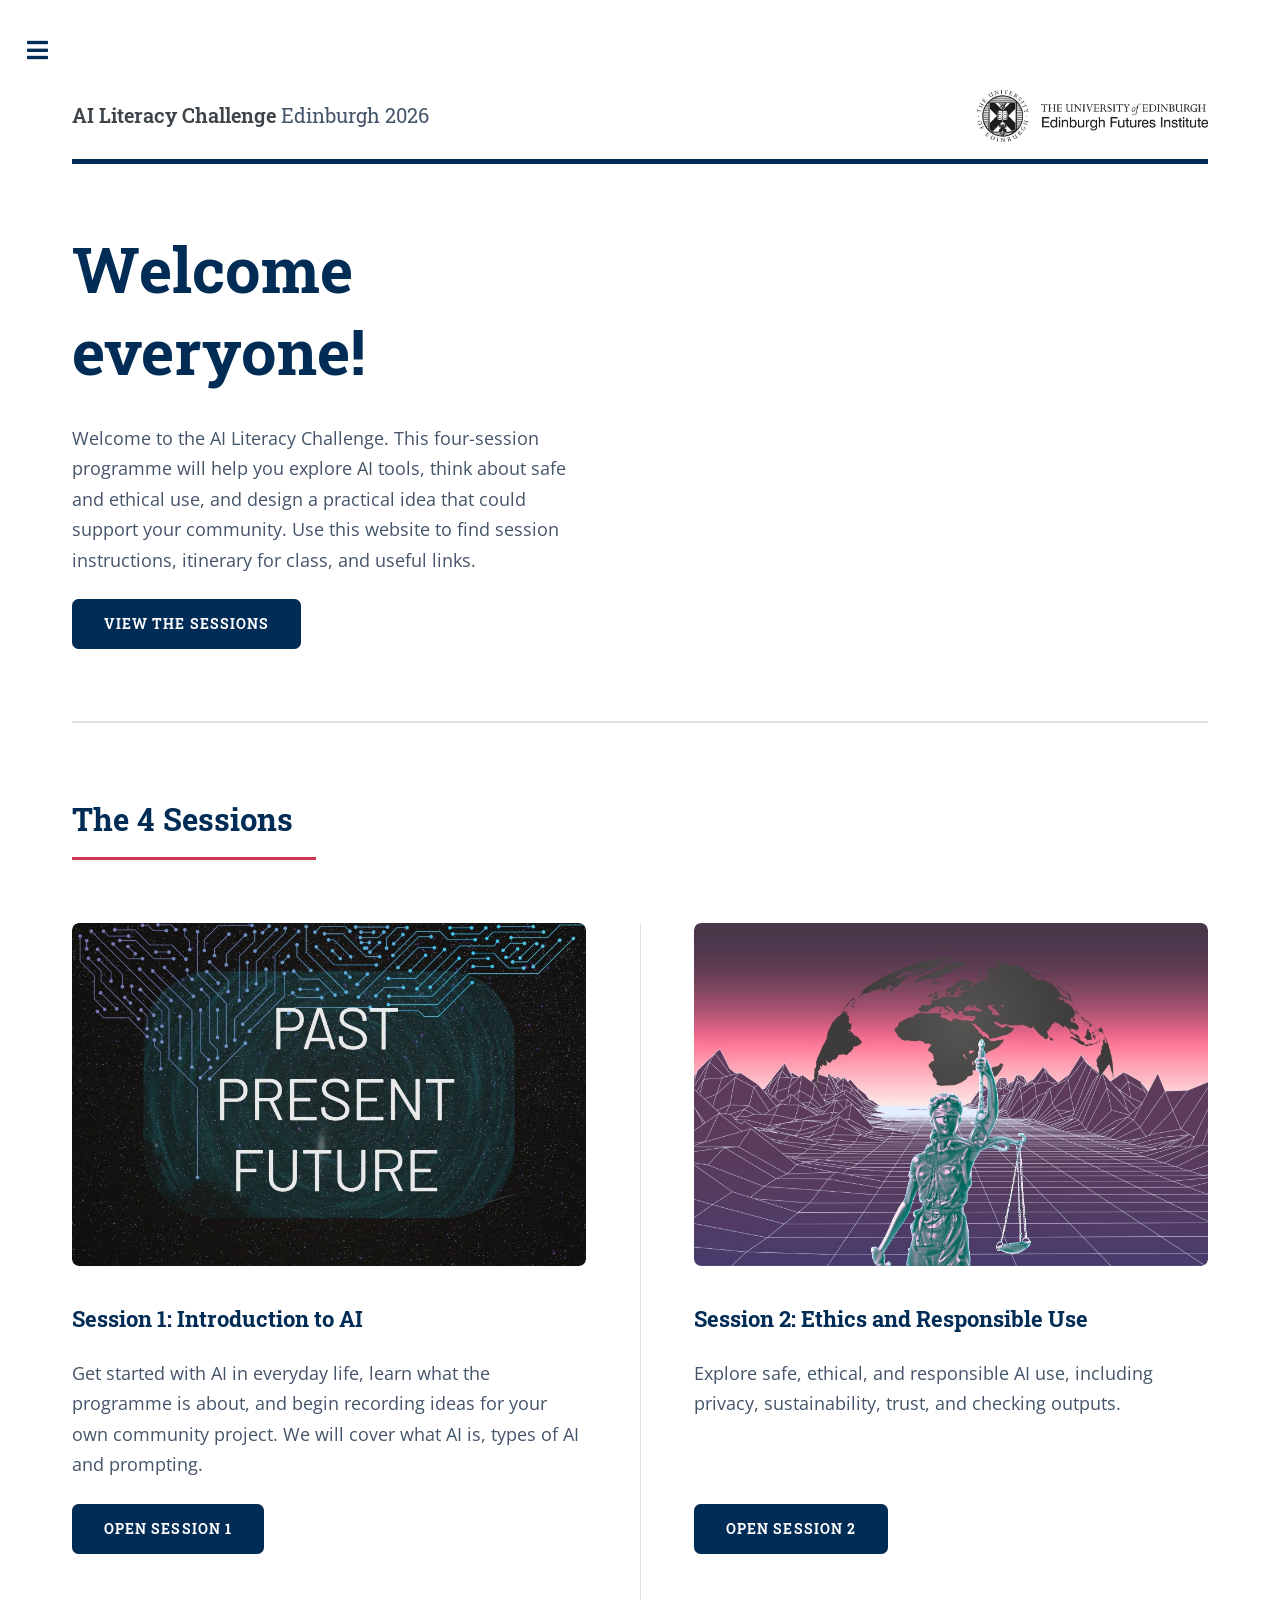
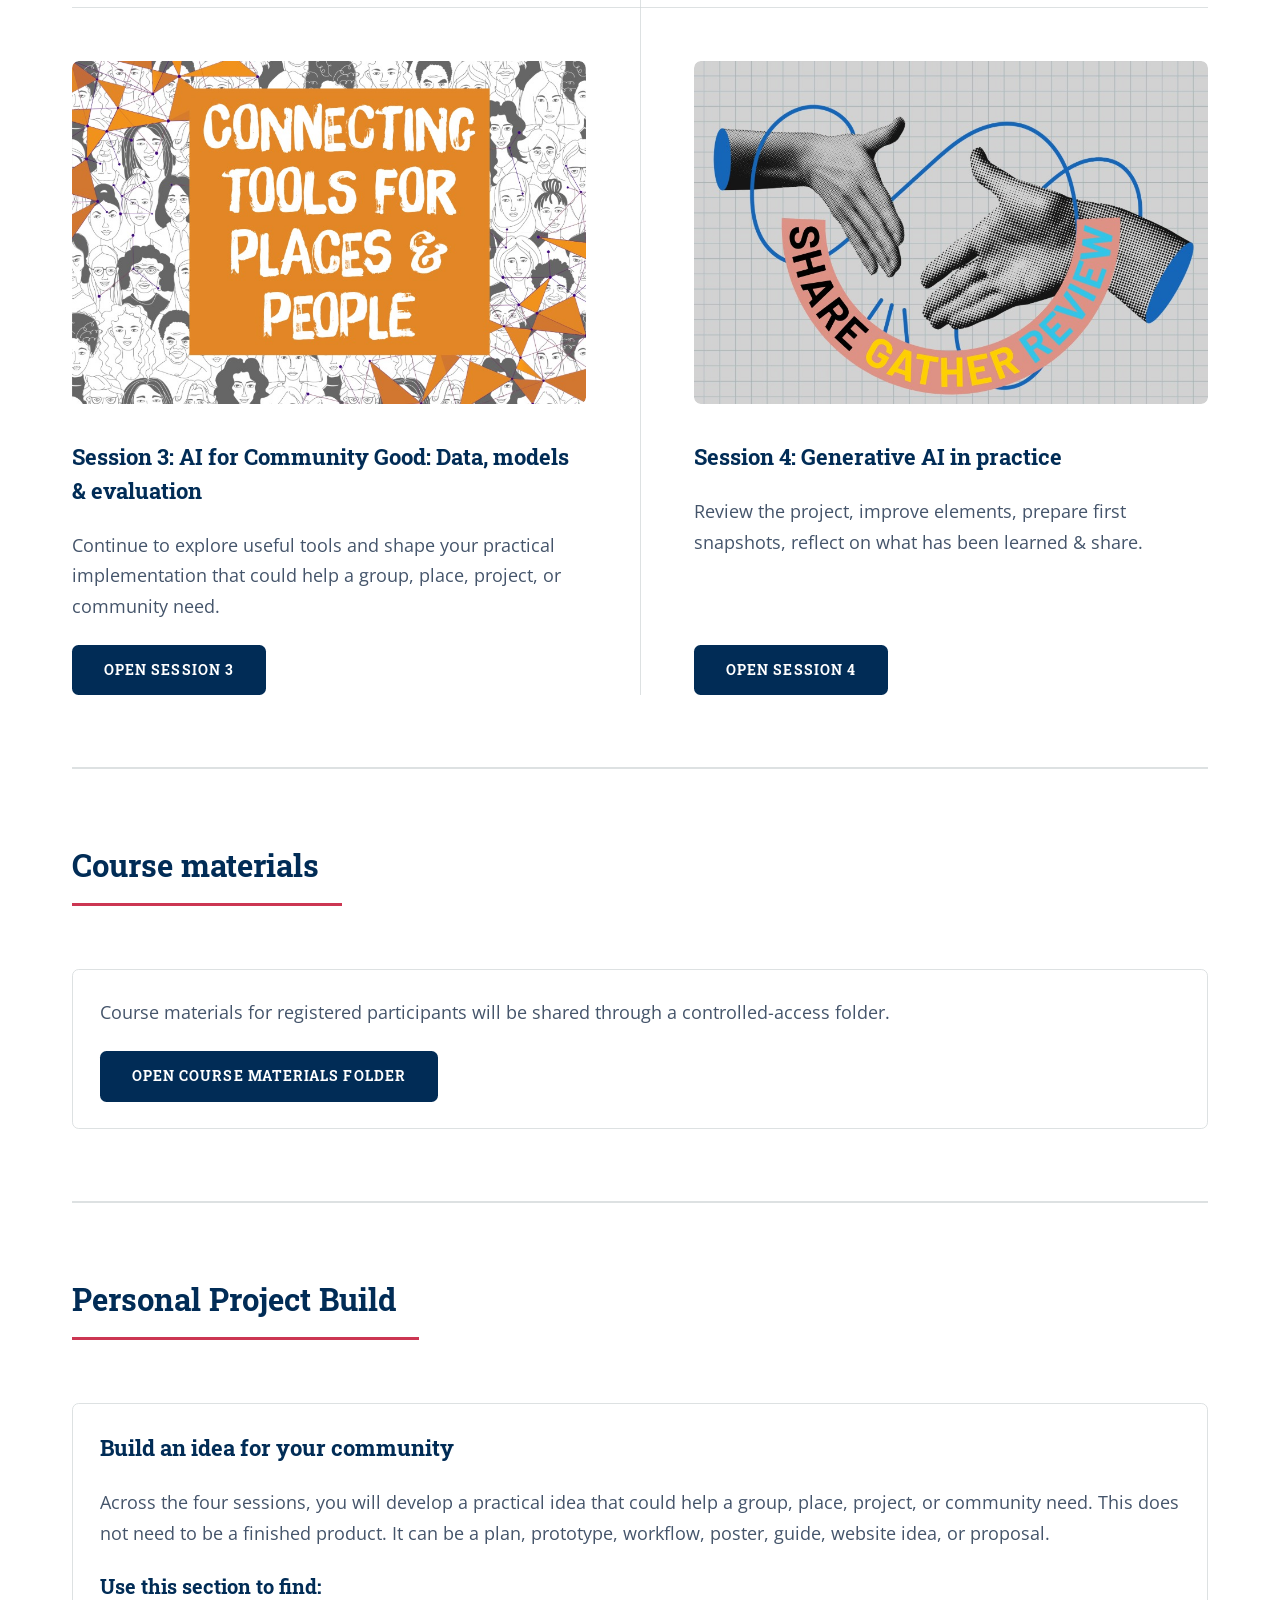
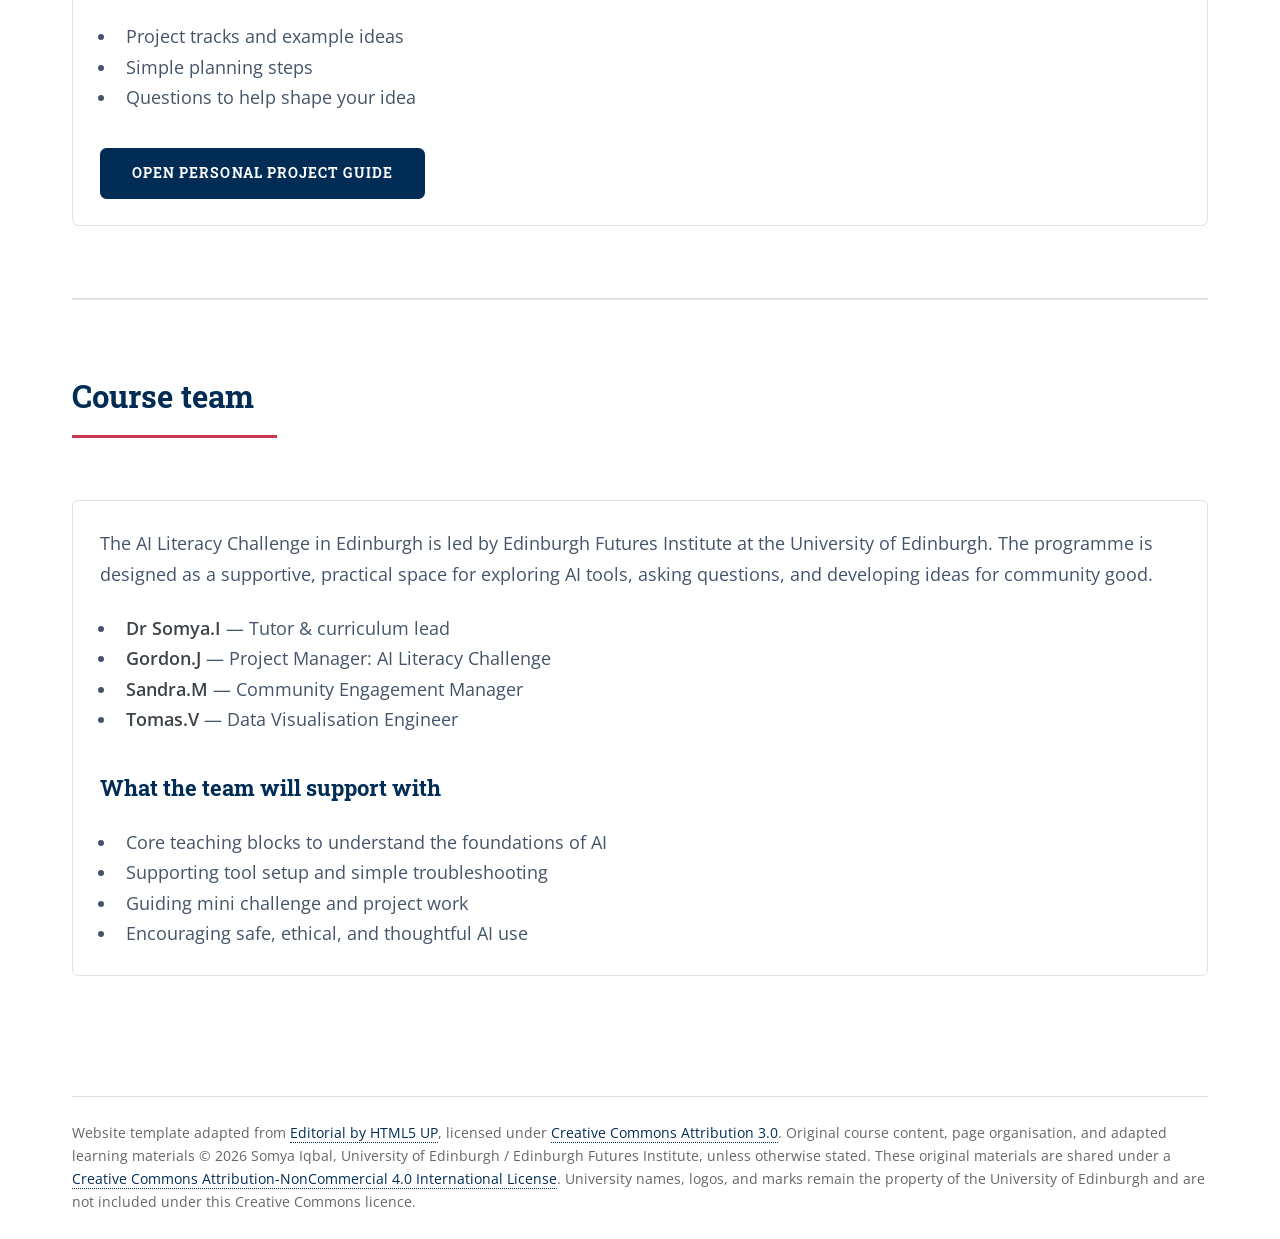
==== index.html @ 382ac235 "Uploading core site files and associated md Locally tested html files with further edits to make in " ====
<!doctype html>
<html>

<head>
  <title>AI Literacy Challenge - Edinburgh University 2026</title>
  <meta charset="utf-8" />
  <meta name="viewport" content="width=device-width, initial-scale=1, user-scalable=no" />
  <link rel="stylesheet" href="assets/css/main.css" />
</head>

<body class="is-preload">
  <!-- Wrapper -->
  <div id="wrapper">
    <!-- Main -->
    <div id="main">
      <div class="inner">
        <!-- Header -->
        <header id="header">
          <a href="index.html" class="logo">
            <strong>AI Literacy Challenge</strong> Edinburgh 2026
          </a>

          <a href="index.html" class="site-logo">
            <img src="images/efi-logo-linear-black.jpg" alt="Edinburgh Futures Institute logo" />
          </a>
        </header>
        <!-- START: Homepage welcome banner -->
        <section id="banner">
          <div class="content">
            <header>
              <h1>Welcome everyone!</h1>

            </header>
            <p>
              Welcome to the AI Literacy Challenge. This four-session
              programme will help you explore AI tools, think about safe and
              ethical use, and design a practical idea that could support your
              community. Use this website to find session instructions, itinerary for class,
              and useful links.
            </p>


            <ul class="actions">
              <li>
                <a href="#sessions" class="button big">View the sessions</a>
              </li>
            </ul>
          </div>

          <span class="image object">
            <video autoplay muted loop playsinline>
              <source src="images/homepage-animation.mp4" type="video/mp4">
              Your browser does not support the video tag.
            </video>
          </span>
        </section>
        <!-- END: Homepage welcome banner -->

        <!-- Section -->
        <section>
          <header class="major">
            <h2 id="sessions">The 4 Sessions</h2>
          </header>
          <div class="posts session-grid">
            <article>
              <a href="session-1.html" class="image"><img src="images/session-1.jpg" alt="Session 1 illustration" /></a>
              <h3>Session 1: Introduction to AI</h3>
              <p>
                Get started with AI in everyday life, learn what the programme
                is about, and begin recording ideas for your own community
                project. We will cover what AI is, types of AI and prompting.
              </p>
              <ul class="actions">
                <li>
                  <a href="session-1.html" class="button">Open Session 1</a>
                </li>
              </ul>
            </article>

            <article>
              <a href="session-2.html" class="image"><img src="images/session-2.jpeg"
                  alt="Session 2 illustration" /></a>
              <h3>Session 2: Ethics and Responsible Use</h3>
              <p>
                Explore safe, ethical, and responsible AI use, including
                privacy, sustainability, trust, and checking outputs.
              </p>
              <ul class="actions">
                <li>
                  <a href="session-2.html" class="button">Open Session 2</a>
                </li>
              </ul>
            </article>

            <article>
              <a href="session-3.html" class="image"><img src="images/session-3.jpeg"
                  alt="Session 3 illustration" /></a>
              <h3>Session 3: AI for Community Good: Data, models & evaluation</h3>
              <p>
                Continue to explore useful tools and shape your practical implementation that
                could help a group, place, project, or community need.
              </p>
              <ul class="actions">
                <li>
                  <a href="session-3.html" class="button">Open Session 3</a>
                </li>
              </ul>
            </article>

            <article>
              <a href="session-4.html" class="image"><img src="images/session-4.jpeg"
                  alt="Session 4 illustration" /></a>
              <h3>Session 4: Generative AI in practice</h3>
              <p>
                Review the project, improve elements, prepare first
                snapshots, reflect on what has been learned & share.
              </p>
              <ul class="actions">
                <li>
                  <a href="session-4.html" class="button">Open Session 4</a>
                </li>
              </ul>
            </article>
          </div>
        </section>

        <!--A button for course materials drive-->
        <!-- START: Course materials section -->
        <section id="course-materials">
          <header class="major">
            <h2>Course materials</h2>
          </header>

          <div class="box">
            <p>
              Course materials for registered participants will be shared through a
              controlled-access folder.
            </p>

            <ul class="actions">
              <li>
                <a href="#" class="button big" target="_blank" rel="noopener noreferrer">
                  Open course materials folder
                </a>
              </li>
            </ul>
          </div>
        </section>
        <!-- Course materials section -->

        <!-- START: Personal project build section -->
        <section id="personal-project">
          <header class="major">
            <h2>Personal Project Build</h2>
          </header>

          <div class="box">
            <h3>Build an idea for your community</h3>

            <p>
              Across the four sessions, you will develop a practical idea that could help
              a group, place, project, or community need. This does not need to be a finished
              product. It can be a plan, prototype, workflow, poster, guide, website idea,
              or proposal.
            </p>

            <h4>Use this section to find:</h4>

            <ul>
              <li>Project tracks and example ideas</li>
              <li>Simple planning steps</li>
              <li>Questions to help shape your idea</li>
            </ul>

            <ul class="actions">
              <li><a href="personal-project.html" class="button">Open Personal Project Guide</a></li>
            </ul>
          </div>
        </section>
        <!-- Personal project build section -->

        <!-- Course team section -->
        <section id="course-team">
          <header class="major">
            <h2>Course team</h2>
          </header>

          <div class="box">
            <p>
              The AI Literacy Challenge in Edinburgh is led by Edinburgh Futures Institute
              at the University of Edinburgh. The programme is designed as a supportive,
              practical space for exploring AI tools, asking questions, and developing ideas
              for community good.
            </p>


            <ul>
              <li><strong>Dr Somya.I</strong> — Tutor & curriculum lead</li>
              <li><strong>Gordon.J</strong> — Project Manager: AI Literacy Challenge</li>
              <li><strong>Sandra.M</strong> — Community Engagement Manager</li>
              <li><strong>Tomas.V</strong> — Data Visualisation Engineer</li>
            </ul>

            <h3>What the team will support with</h3>
            <ul>
              <li>Core teaching blocks to understand the foundations of AI</li>
              <li>Supporting tool setup and simple troubleshooting</li>
              <li>Guiding mini challenge and project work</li>
              <li>Encouraging safe, ethical, and thoughtful AI use</li>
            </ul>
          </div>
        </section>
        <!--Course team section -->

        <!-- Licence and attributions -->
        <p class="attributions">
          Website template adapted from
          <a href="https://html5up.net/editorial">Editorial by HTML5 UP</a>,
          licensed under
          <a href="https://creativecommons.org/licenses/by/3.0/">Creative Commons Attribution 3.0</a>.
          Original course content, page organisation, and adapted learning materials © 2026
          Somya Iqbal, University of Edinburgh / Edinburgh Futures Institute, unless otherwise stated.
          These original materials are shared under a
          <a href="https://creativecommons.org/licenses/by-nc/4.0/">Creative Commons Attribution-NonCommercial 4.0
            International License</a>.
          University names, logos, and marks remain the property of the University of Edinburgh and are not included
          under
          this Creative Commons licence.
        </p>
      </div>
    </div>
    <!-- Sidebar -->
    <div id="sidebar">
      <div class="inner">

        <!--MENU-->
        <nav id="menu">
          <header class="major">
            <h2>Menu</h2>
          </header>

          <ul>
            <li><a href="index.html">Home</a></li>

            <li>
              <span class="opener">Sessions</span>
              <ul>
                <li><a href="session-1.html">Session 1: Introduction to AI</a></li>
                <li><a href="session-2.html">Session 2: Ethics and Responsible Use</a></li>
                <li><a href="session-3.html">Session 3: AI for Community Good</a></li>
                <li><a href="session-4.html">Session 4: Review and Share</a></li>
              </ul>
            </li>

            <li><a href="personal-project.html">Personal Project Build</a></li>
            <li><a href="mini-challenge.html">Mini Challenge</a></li>
            <li><a href="tool-guides.html">Setup Guides & Tools</a></li>
            <li><a href="further_resources.html">Further Resources</a></li>
          </ul>
        </nav>


        <!-- Section -->

        <!--Programme at a glance sidebar section -->
        <section>
          <header class="major">
            <h2>Programme at a glance</h2>
          </header>

          <div class="mini-posts">
            <article>
              <h3>4 sessions</h3>
              <p>Each session is 2 hours long and includes teaching, discussion, hands-on tasks, and project-building
                time.</p>
            </article>

            <article>
              <h3>Practical activities</h3>
              <p>You will try simple AI-supported tasks, mini challenges, and guided design activities.</p>
            </article>

            <article>
              <h3>Community project</h3>
              <p>The course supports you to develop a practical idea that could help a group, place, project, or
                community need.</p>
            </article>
          </div>
        </section>
        <p class="copyright">
          Website adapted from
          <a href="https://html5up.net/editorial">Editorial by HTML5 UP</a>,
          licensed under
          <a href="https://creativecommons.org/licenses/by/3.0/">CC BY 3.0</a>.
          Original course content © 2026 Somya Iqbal, University of Edinburgh / Edinburgh Futures Institute,
          shared under
          <a href="https://creativecommons.org/licenses/by-nc/4.0/">CC BY-NC 4.0</a>,
          unless otherwise stated. University logos and marks are not included under this licence.
        </p>
      </div>
    </div>
  </div>

  <!-- Scripts -->
  <script src="assets/js/jquery.min.js"></script>
  <script src="assets/js/browser.min.js"></script>
  <script src="assets/js/breakpoints.min.js"></script>
  <script src="assets/js/util.js"></script>
  <script src="assets/js/main.js"></script>
</body>

</html>
---- assets/css/main.css ----
@import url(fontawesome-all.min.css);
@import url("https://fonts.googleapis.com/css?family=Open+Sans:400,600,400italic,600italic|Roboto+Slab:400,700");
/*
	Editorial by HTML5 UP
	html5up.net | @ajlkn
	Free for personal and commercial use under the CCA 3.0 license (html5up.net/license)
*/
html, body, div, span, applet, object,
iframe, h1, h2, h3, h4, h5, h6, p, blockquote,
pre, a, abbr, acronym, address, big, cite,
code, del, dfn, em, img, ins, kbd, q, s, samp,
small, strike, strong, sub, sup, tt, var, b,
u, i, center, dl, dt, dd, ol, ul, li, fieldset,
form, label, legend, table, caption, tbody,
tfoot, thead, tr, th, td, article, aside,
canvas, details, embed, figure, figcaption,
footer, header, hgroup, menu, nav, output, ruby,
section, summary, time, mark, audio, video {
  margin: 0;
  padding: 0;
  border: 0;
  font-size: 100%;
  font: inherit;
  vertical-align: baseline; }

article, aside, details, figcaption, figure,
footer, header, hgroup, menu, nav, section {
  display: block; }

body {
  line-height: 1; }

ol, ul {
  list-style: none; }

blockquote, q {
  quotes: none; }
  blockquote:before, blockquote:after, q:before, q:after {
    content: '';
    content: none; }

table {
  border-collapse: collapse;
  border-spacing: 0; }

body {
  -webkit-text-size-adjust: none; }

mark {
  background-color: transparent;
  color: inherit; }

input::-moz-focus-inner {
  border: 0;
  padding: 0; }

input, select, textarea {
  -moz-appearance: none;
  -webkit-appearance: none;
  -ms-appearance: none;
  appearance: none; }

/* Basic */
@-ms-viewport {
  width: device-width; }

body {
  -ms-overflow-style: scrollbar; }

@media screen and (max-width: 480px) {
  html, body {
    min-width: 320px; } }

html {
  box-sizing: border-box; }

*, *:before, *:after {
  box-sizing: inherit; }

body {
  background: #ffffff; }
  body.is-preload *, body.is-preload *:before, body.is-preload *:after, body.is-resizing *, body.is-resizing *:before, body.is-resizing *:after {
    -moz-animation: none !important;
    -webkit-animation: none !important;
    -ms-animation: none !important;
    animation: none !important;
    -moz-transition: none !important;
    -webkit-transition: none !important;
    -ms-transition: none !important;
    transition: none !important; }

/* Type */
body, input, select, textarea {
  color: #7f888f;
  font-family: "Open Sans", sans-serif;
  font-size: 13pt;
  font-weight: 400;
  line-height: 1.65; }
  @media screen and (max-width: 1680px) {
    body, input, select, textarea {
      font-size: 11pt; } }
  @media screen and (max-width: 1280px) {
    body, input, select, textarea {
      font-size: 10pt; } }
  @media screen and (max-width: 360px) {
    body, input, select, textarea {
      font-size: 9pt; } }

a {
  -moz-transition: color 0.2s ease-in-out, border-bottom-color 0.2s ease-in-out;
  -webkit-transition: color 0.2s ease-in-out, border-bottom-color 0.2s ease-in-out;
  -ms-transition: color 0.2s ease-in-out, border-bottom-color 0.2s ease-in-out;
  transition: color 0.2s ease-in-out, border-bottom-color 0.2s ease-in-out;
  border-bottom: dotted 1px;
  color: #f56a6a;
  text-decoration: none; }
  a:hover {
    border-bottom-color: #f56a6a;
    color: #f56a6a !important; }
    a:hover strong {
      color: inherit; }

strong, b {
  color: #3d4449;
  font-weight: 600; }

em, i {
  font-style: italic; }

p {
  margin: 0 0 2em 0; }

h1, h2, h3, h4, h5, h6 {
  color: #3d4449;
  font-family: "Roboto Slab", serif;
  font-weight: 700;
  line-height: 1.5;
  margin: 0 0 1em 0; }
  h1 a, h2 a, h3 a, h4 a, h5 a, h6 a {
    color: inherit;
    text-decoration: none;
    border-bottom: 0; }

h1 {
  font-size: 4em;
  margin: 0 0 0.5em 0;
  line-height: 1.3; }

h2 {
  font-size: 1.75em; }

h3 {
  font-size: 1.25em; }

h4 {
  font-size: 1.1em; }

h5 {
  font-size: 0.9em; }

h6 {
  font-size: 0.7em; }

@media screen and (max-width: 1680px) {
  h1 {
    font-size: 3.5em; } }

@media screen and (max-width: 980px) {
  h1 {
    font-size: 3.25em; } }

@media screen and (max-width: 736px) {
  h1 {
    font-size: 2em;
    line-height: 1.4; }
  h2 {
    font-size: 1.5em; } }

sub {
  font-size: 0.8em;
  position: relative;
  top: 0.5em; }

sup {
  font-size: 0.8em;
  position: relative;
  top: -0.5em; }

blockquote {
  border-left: solid 3px rgba(210, 215, 217, 0.75);
  font-style: italic;
  margin: 0 0 2em 0;
  padding: 0.5em 0 0.5em 2em; }

code {
  background: rgba(230, 235, 237, 0.25);
  border-radius: 0.375em;
  border: solid 1px rgba(210, 215, 217, 0.75);
  font-family: "Courier New", monospace;
  font-size: 0.9em;
  margin: 0 0.25em;
  padding: 0.25em 0.65em; }

pre {
  -webkit-overflow-scrolling: touch;
  font-family: "Courier New", monospace;
  font-size: 0.9em;
  margin: 0 0 2em 0; }
  pre code {
    display: block;
    line-height: 1.75;
    padding: 1em 1.5em;
    overflow-x: auto; }

hr {
  border: 0;
  border-bottom: solid 1px rgba(210, 215, 217, 0.75);
  margin: 2em 0; }
  hr.major {
    margin: 3em 0; }

.align-left {
  text-align: left; }

.align-center {
  text-align: center; }

.align-right {
  text-align: right; }

/* Row */
.row {
  display: flex;
  flex-wrap: wrap;
  box-sizing: border-box;
  align-items: stretch; }
  .row > * {
    box-sizing: border-box; }
  .row.gtr-uniform > * > :last-child {
    margin-bottom: 0; }
  .row.aln-left {
    justify-content: flex-start; }
  .row.aln-center {
    justify-content: center; }
  .row.aln-right {
    justify-content: flex-end; }
  .row.aln-top {
    align-items: flex-start; }
  .row.aln-middle {
    align-items: center; }
  .row.aln-bottom {
    align-items: flex-end; }
  .row > .imp {
    order: -1; }
  .row > .col-1 {
    width: 8.33333%; }
  .row > .off-1 {
    margin-left: 8.33333%; }
  .row > .col-2 {
    width: 16.66667%; }
  .row > .off-2 {
    margin-left: 16.66667%; }
  .row > .col-3 {
    width: 25%; }
  .row > .off-3 {
    margin-left: 25%; }
  .row > .col-4 {
    width: 33.33333%; }
  .row > .off-4 {
    margin-left: 33.33333%; }
  .row > .col-5 {
    width: 41.66667%; }
  .row > .off-5 {
    margin-left: 41.66667%; }
  .row > .col-6 {
    width: 50%; }
  .row > .off-6 {
    margin-left: 50%; }
  .row > .col-7 {
    width: 58.33333%; }
  .row > .off-7 {
    margin-left: 58.33333%; }
  .row > .col-8 {
    width: 66.66667%; }
  .row > .off-8 {
    margin-left: 66.66667%; }
  .row > .col-9 {
    width: 75%; }
  .row > .off-9 {
    margin-left: 75%; }
  .row > .col-10 {
    width: 83.33333%; }
  .row > .off-10 {
    margin-left: 83.33333%; }
  .row > .col-11 {
    width: 91.66667%; }
  .row > .off-11 {
    margin-left: 91.66667%; }
  .row > .col-12 {
    width: 100%; }
  .row > .off-12 {
    margin-left: 100%; }
  .row.gtr-0 {
    margin-top: 0;
    margin-left: 0em; }
    .row.gtr-0 > * {
      padding: 0 0 0 0em; }
    .row.gtr-0.gtr-uniform {
      margin-top: 0em; }
      .row.gtr-0.gtr-uniform > * {
        padding-top: 0em; }
  .row.gtr-25 {
    margin-top: 0;
    margin-left: -0.375em; }
    .row.gtr-25 > * {
      padding: 0 0 0 0.375em; }
    .row.gtr-25.gtr-uniform {
      margin-top: -0.375em; }
      .row.gtr-25.gtr-uniform > * {
        padding-top: 0.375em; }
  .row.gtr-50 {
    margin-top: 0;
    margin-left: -0.75em; }
    .row.gtr-50 > * {
      padding: 0 0 0 0.75em; }
    .row.gtr-50.gtr-uniform {
      margin-top: -0.75em; }
      .row.gtr-50.gtr-uniform > * {
        padding-top: 0.75em; }
  .row {
    margin-top: 0;
    margin-left: -1.5em; }
    .row > * {
      padding: 0 0 0 1.5em; }
    .row.gtr-uniform {
      margin-top: -1.5em; }
      .row.gtr-uniform > * {
        padding-top: 1.5em; }
  .row.gtr-150 {
    margin-top: 0;
    margin-left: -2.25em; }
    .row.gtr-150 > * {
      padding: 0 0 0 2.25em; }
    .row.gtr-150.gtr-uniform {
      margin-top: -2.25em; }
      .row.gtr-150.gtr-uniform > * {
        padding-top: 2.25em; }
  .row.gtr-200 {
    margin-top: 0;
    margin-left: -3em; }
    .row.gtr-200 > * {
      padding: 0 0 0 3em; }
    .row.gtr-200.gtr-uniform {
      margin-top: -3em; }
      .row.gtr-200.gtr-uniform > * {
        padding-top: 3em; }
  @media screen and (max-width: 1680px) {
    .row {
      display: flex;
      flex-wrap: wrap;
      box-sizing: border-box;
      align-items: stretch; }
      .row > * {
        box-sizing: border-box; }
      .row.gtr-uniform > * > :last-child {
        margin-bottom: 0; }
      .row.aln-left {
        justify-content: flex-start; }
      .row.aln-center {
        justify-content: center; }
      .row.aln-right {
        justify-content: flex-end; }
      .row.aln-top {
        align-items: flex-start; }
      .row.aln-middle {
        align-items: center; }
      .row.aln-bottom {
        align-items: flex-end; }
      .row > .imp-xlarge {
        order: -1; }
      .row > .col-1-xlarge {
        width: 8.33333%; }
      .row > .off-1-xlarge {
        margin-left: 8.33333%; }
      .row > .col-2-xlarge {
        width: 16.66667%; }
      .row > .off-2-xlarge {
        margin-left: 16.66667%; }
      .row > .col-3-xlarge {
        width: 25%; }
      .row > .off-3-xlarge {
        margin-left: 25%; }
      .row > .col-4-xlarge {
        width: 33.33333%; }
      .row > .off-4-xlarge {
        margin-left: 33.33333%; }
      .row > .col-5-xlarge {
        width: 41.66667%; }
      .row > .off-5-xlarge {
        margin-left: 41.66667%; }
      .row > .col-6-xlarge {
        width: 50%; }
      .row > .off-6-xlarge {
        margin-left: 50%; }
      .row > .col-7-xlarge {
        width: 58.33333%; }
      .row > .off-7-xlarge {
        margin-left: 58.33333%; }
      .row > .col-8-xlarge {
        width: 66.66667%; }
      .row > .off-8-xlarge {
        margin-left: 66.66667%; }
      .row > .col-9-xlarge {
        width: 75%; }
      .row > .off-9-xlarge {
        margin-left: 75%; }
      .row > .col-10-xlarge {
        width: 83.33333%; }
      .row > .off-10-xlarge {
        margin-left: 83.33333%; }
      .row > .col-11-xlarge {
        width: 91.66667%; }
      .row > .off-11-xlarge {
        margin-left: 91.66667%; }
      .row > .col-12-xlarge {
        width: 100%; }
      .row > .off-12-xlarge {
        margin-left: 100%; }
      .row.gtr-0 {
        margin-top: 0;
        margin-left: 0em; }
        .row.gtr-0 > * {
          padding: 0 0 0 0em; }
        .row.gtr-0.gtr-uniform {
          margin-top: 0em; }
          .row.gtr-0.gtr-uniform > * {
            padding-top: 0em; }
      .row.gtr-25 {
        margin-top: 0;
        margin-left: -0.375em; }
        .row.gtr-25 > * {
          padding: 0 0 0 0.375em; }
        .row.gtr-25.gtr-uniform {
          margin-top: -0.375em; }
          .row.gtr-25.gtr-uniform > * {
            padding-top: 0.375em; }
      .row.gtr-50 {
        margin-top: 0;
        margin-left: -0.75em; }
        .row.gtr-50 > * {
          padding: 0 0 0 0.75em; }
        .row.gtr-50.gtr-uniform {
          margin-top: -0.75em; }
          .row.gtr-50.gtr-uniform > * {
            padding-top: 0.75em; }
      .row {
        margin-top: 0;
        margin-left: -1.5em; }
        .row > * {
          padding: 0 0 0 1.5em; }
        .row.gtr-uniform {
          margin-top: -1.5em; }
          .row.gtr-uniform > * {
            padding-top: 1.5em; }
      .row.gtr-150 {
        margin-top: 0;
        margin-left: -2.25em; }
        .row.gtr-150 > * {
          padding: 0 0 0 2.25em; }
        .row.gtr-150.gtr-uniform {
          margin-top: -2.25em; }
          .row.gtr-150.gtr-uniform > * {
            padding-top: 2.25em; }
      .row.gtr-200 {
        margin-top: 0;
        margin-left: -3em; }
        .row.gtr-200 > * {
          padding: 0 0 0 3em; }
        .row.gtr-200.gtr-uniform {
          margin-top: -3em; }
          .row.gtr-200.gtr-uniform > * {
            padding-top: 3em; } }
  @media screen and (max-width: 1280px) {
    .row {
      display: flex;
      flex-wrap: wrap;
      box-sizing: border-box;
      align-items: stretch; }
      .row > * {
        box-sizing: border-box; }
      .row.gtr-uniform > * > :last-child {
        margin-bottom: 0; }
      .row.aln-left {
        justify-content: flex-start; }
      .row.aln-center {
        justify-content: center; }
      .row.aln-right {
        justify-content: flex-end; }
      .row.aln-top {
        align-items: flex-start; }
      .row.aln-middle {
        align-items: center; }
      .row.aln-bottom {
        align-items: flex-end; }
      .row > .imp-large {
        order: -1; }
      .row > .col-1-large {
        width: 8.33333%; }
      .row > .off-1-large {
        margin-left: 8.33333%; }
      .row > .col-2-large {
        width: 16.66667%; }
      .row > .off-2-large {
        margin-left: 16.66667%; }
      .row > .col-3-large {
        width: 25%; }
      .row > .off-3-large {
        margin-left: 25%; }
      .row > .col-4-large {
        width: 33.33333%; }
      .row > .off-4-large {
        margin-left: 33.33333%; }
      .row > .col-5-large {
        width: 41.66667%; }
      .row > .off-5-large {
        margin-left: 41.66667%; }
      .row > .col-6-large {
        width: 50%; }
      .row > .off-6-large {
        margin-left: 50%; }
      .row > .col-7-large {
        width: 58.33333%; }
      .row > .off-7-large {
        margin-left: 58.33333%; }
      .row > .col-8-large {
        width: 66.66667%; }
      .row > .off-8-large {
        margin-left: 66.66667%; }
      .row > .col-9-large {
        width: 75%; }
      .row > .off-9-large {
        margin-left: 75%; }
      .row > .col-10-large {
        width: 83.33333%; }
      .row > .off-10-large {
        margin-left: 83.33333%; }
      .row > .col-11-large {
        width: 91.66667%; }
      .row > .off-11-large {
        margin-left: 91.66667%; }
      .row > .col-12-large {
        width: 100%; }
      .row > .off-12-large {
        margin-left: 100%; }
      .row.gtr-0 {
        margin-top: 0;
        margin-left: 0em; }
        .row.gtr-0 > * {
          padding: 0 0 0 0em; }
        .row.gtr-0.gtr-uniform {
          margin-top: 0em; }
          .row.gtr-0.gtr-uniform > * {
            padding-top: 0em; }
      .row.gtr-25 {
        margin-top: 0;
        margin-left: -0.375em; }
        .row.gtr-25 > * {
          padding: 0 0 0 0.375em; }
        .row.gtr-25.gtr-uniform {
          margin-top: -0.375em; }
          .row.gtr-25.gtr-uniform > * {
            padding-top: 0.375em; }
      .row.gtr-50 {
        margin-top: 0;
        margin-left: -0.75em; }
        .row.gtr-50 > * {
          padding: 0 0 0 0.75em; }
        .row.gtr-50.gtr-uniform {
          margin-top: -0.75em; }
          .row.gtr-50.gtr-uniform > * {
            padding-top: 0.75em; }
      .row {
        margin-top: 0;
        margin-left: -1.5em; }
        .row > * {
          padding: 0 0 0 1.5em; }
        .row.gtr-uniform {
          margin-top: -1.5em; }
          .row.gtr-uniform > * {
            padding-top: 1.5em; }
      .row.gtr-150 {
        margin-top: 0;
        margin-left: -2.25em; }
        .row.gtr-150 > * {
          padding: 0 0 0 2.25em; }
        .row.gtr-150.gtr-uniform {
          margin-top: -2.25em; }
          .row.gtr-150.gtr-uniform > * {
            padding-top: 2.25em; }
      .row.gtr-200 {
        margin-top: 0;
        margin-left: -3em; }
        .row.gtr-200 > * {
          padding: 0 0 0 3em; }
        .row.gtr-200.gtr-uniform {
          margin-top: -3em; }
          .row.gtr-200.gtr-uniform > * {
            padding-top: 3em; } }
  @media screen and (max-width: 980px) {
    .row {
      display: flex;
      flex-wrap: wrap;
      box-sizing: border-box;
      align-items: stretch; }
      .row > * {
        box-sizing: border-box; }
      .row.gtr-uniform > * > :last-child {
        margin-bottom: 0; }
      .row.aln-left {
        justify-content: flex-start; }
      .row.aln-center {
        justify-content: center; }
      .row.aln-right {
        justify-content: flex-end; }
      .row.aln-top {
        align-items: flex-start; }
      .row.aln-middle {
        align-items: center; }
      .row.aln-bottom {
        align-items: flex-end; }
      .row > .imp-medium {
        order: -1; }
      .row > .col-1-medium {
        width: 8.33333%; }
      .row > .off-1-medium {
        margin-left: 8.33333%; }
      .row > .col-2-medium {
        width: 16.66667%; }
      .row > .off-2-medium {
        margin-left: 16.66667%; }
      .row > .col-3-medium {
        width: 25%; }
      .row > .off-3-medium {
        margin-left: 25%; }
      .row > .col-4-medium {
        width: 33.33333%; }
      .row > .off-4-medium {
        margin-left: 33.33333%; }
      .row > .col-5-medium {
        width: 41.66667%; }
      .row > .off-5-medium {
        margin-left: 41.66667%; }
      .row > .col-6-medium {
        width: 50%; }
      .row > .off-6-medium {
        margin-left: 50%; }
      .row > .col-7-medium {
        width: 58.33333%; }
      .row > .off-7-medium {
        margin-left: 58.33333%; }
      .row > .col-8-medium {
        width: 66.66667%; }
      .row > .off-8-medium {
        margin-left: 66.66667%; }
      .row > .col-9-medium {
        width: 75%; }
      .row > .off-9-medium {
        margin-left: 75%; }
      .row > .col-10-medium {
        width: 83.33333%; }
      .row > .off-10-medium {
        margin-left: 83.33333%; }
      .row > .col-11-medium {
        width: 91.66667%; }
      .row > .off-11-medium {
        margin-left: 91.66667%; }
      .row > .col-12-medium {
        width: 100%; }
      .row > .off-12-medium {
        margin-left: 100%; }
      .row.gtr-0 {
        margin-top: 0;
        margin-left: 0em; }
        .row.gtr-0 > * {
          padding: 0 0 0 0em; }
        .row.gtr-0.gtr-uniform {
          margin-top: 0em; }
          .row.gtr-0.gtr-uniform > * {
            padding-top: 0em; }
      .row.gtr-25 {
        margin-top: 0;
        margin-left: -0.375em; }
        .row.gtr-25 > * {
          padding: 0 0 0 0.375em; }
        .row.gtr-25.gtr-uniform {
          margin-top: -0.375em; }
          .row.gtr-25.gtr-uniform > * {
            padding-top: 0.375em; }
      .row.gtr-50 {
        margin-top: 0;
        margin-left: -0.75em; }
        .row.gtr-50 > * {
          padding: 0 0 0 0.75em; }
        .row.gtr-50.gtr-uniform {
          margin-top: -0.75em; }
          .row.gtr-50.gtr-uniform > * {
            padding-top: 0.75em; }
      .row {
        margin-top: 0;
        margin-left: -1.5em; }
        .row > * {
          padding: 0 0 0 1.5em; }
        .row.gtr-uniform {
          margin-top: -1.5em; }
          .row.gtr-uniform > * {
            padding-top: 1.5em; }
      .row.gtr-150 {
        margin-top: 0;
        margin-left: -2.25em; }
        .row.gtr-150 > * {
          padding: 0 0 0 2.25em; }
        .row.gtr-150.gtr-uniform {
          margin-top: -2.25em; }
          .row.gtr-150.gtr-uniform > * {
            padding-top: 2.25em; }
      .row.gtr-200 {
        margin-top: 0;
        margin-left: -3em; }
        .row.gtr-200 > * {
          padding: 0 0 0 3em; }
        .row.gtr-200.gtr-uniform {
          margin-top: -3em; }
          .row.gtr-200.gtr-uniform > * {
            padding-top: 3em; } }
  @media screen and (max-width: 736px) {
    .row {
      display: flex;
      flex-wrap: wrap;
      box-sizing: border-box;
      align-items: stretch; }
      .row > * {
        box-sizing: border-box; }
      .row.gtr-uniform > * > :last-child {
        margin-bottom: 0; }
      .row.aln-left {
        justify-content: flex-start; }
      .row.aln-center {
        justify-content: center; }
      .row.aln-right {
        justify-content: flex-end; }
      .row.aln-top {
        align-items: flex-start; }
      .row.aln-middle {
        align-items: center; }
      .row.aln-bottom {
        align-items: flex-end; }
      .row > .imp-small {
        order: -1; }
      .row > .col-1-small {
        width: 8.33333%; }
      .row > .off-1-small {
        margin-left: 8.33333%; }
      .row > .col-2-small {
        width: 16.66667%; }
      .row > .off-2-small {
        margin-left: 16.66667%; }
      .row > .col-3-small {
        width: 25%; }
      .row > .off-3-small {
        margin-left: 25%; }
      .row > .col-4-small {
        width: 33.33333%; }
      .row > .off-4-small {
        margin-left: 33.33333%; }
      .row > .col-5-small {
        width: 41.66667%; }
      .row > .off-5-small {
        margin-left: 41.66667%; }
      .row > .col-6-small {
        width: 50%; }
      .row > .off-6-small {
        margin-left: 50%; }
      .row > .col-7-small {
        width: 58.33333%; }
      .row > .off-7-small {
        margin-left: 58.33333%; }
      .row > .col-8-small {
        width: 66.66667%; }
      .row > .off-8-small {
        margin-left: 66.66667%; }
      .row > .col-9-small {
        width: 75%; }
      .row > .off-9-small {
        margin-left: 75%; }
      .row > .col-10-small {
        width: 83.33333%; }
      .row > .off-10-small {
        margin-left: 83.33333%; }
      .row > .col-11-small {
        width: 91.66667%; }
      .row > .off-11-small {
        margin-left: 91.66667%; }
      .row > .col-12-small {
        width: 100%; }
      .row > .off-12-small {
        margin-left: 100%; }
      .row.gtr-0 {
        margin-top: 0;
        margin-left: 0em; }
        .row.gtr-0 > * {
          padding: 0 0 0 0em; }
        .row.gtr-0.gtr-uniform {
          margin-top: 0em; }
          .row.gtr-0.gtr-uniform > * {
            padding-top: 0em; }
      .row.gtr-25 {
        margin-top: 0;
        margin-left: -0.375em; }
        .row.gtr-25 > * {
          padding: 0 0 0 0.375em; }
        .row.gtr-25.gtr-uniform {
          margin-top: -0.375em; }
          .row.gtr-25.gtr-uniform > * {
            padding-top: 0.375em; }
      .row.gtr-50 {
        margin-top: 0;
        margin-left: -0.75em; }
        .row.gtr-50 > * {
          padding: 0 0 0 0.75em; }
        .row.gtr-50.gtr-uniform {
          margin-top: -0.75em; }
          .row.gtr-50.gtr-uniform > * {
            padding-top: 0.75em; }
      .row {
        margin-top: 0;
        margin-left: -1.5em; }
        .row > * {
          padding: 0 0 0 1.5em; }
        .row.gtr-uniform {
          margin-top: -1.5em; }
          .row.gtr-uniform > * {
            padding-top: 1.5em; }
      .row.gtr-150 {
        margin-top: 0;
        margin-left: -2.25em; }
        .row.gtr-150 > * {
          padding: 0 0 0 2.25em; }
        .row.gtr-150.gtr-uniform {
          margin-top: -2.25em; }
          .row.gtr-150.gtr-uniform > * {
            padding-top: 2.25em; }
      .row.gtr-200 {
        margin-top: 0;
        margin-left: -3em; }
        .row.gtr-200 > * {
          padding: 0 0 0 3em; }
        .row.gtr-200.gtr-uniform {
          margin-top: -3em; }
          .row.gtr-200.gtr-uniform > * {
            padding-top: 3em; } }
  @media screen and (max-width: 480px) {
    .row {
      display: flex;
      flex-wrap: wrap;
      box-sizing: border-box;
      align-items: stretch; }
      .row > * {
        box-sizing: border-box; }
      .row.gtr-uniform > * > :last-child {
        margin-bottom: 0; }
      .row.aln-left {
        justify-content: flex-start; }
      .row.aln-center {
        justify-content: center; }
      .row.aln-right {
        justify-content: flex-end; }
      .row.aln-top {
        align-items: flex-start; }
      .row.aln-middle {
        align-items: center; }
      .row.aln-bottom {
        align-items: flex-end; }
      .row > .imp-xsmall {
        order: -1; }
      .row > .col-1-xsmall {
        width: 8.33333%; }
      .row > .off-1-xsmall {
        margin-left: 8.33333%; }
      .row > .col-2-xsmall {
        width: 16.66667%; }
      .row > .off-2-xsmall {
        margin-left: 16.66667%; }
      .row > .col-3-xsmall {
        width: 25%; }
      .row > .off-3-xsmall {
        margin-left: 25%; }
      .row > .col-4-xsmall {
        width: 33.33333%; }
      .row > .off-4-xsmall {
        margin-left: 33.33333%; }
      .row > .col-5-xsmall {
        width: 41.66667%; }
      .row > .off-5-xsmall {
        margin-left: 41.66667%; }
      .row > .col-6-xsmall {
        width: 50%; }
      .row > .off-6-xsmall {
        margin-left: 50%; }
      .row > .col-7-xsmall {
        width: 58.33333%; }
      .row > .off-7-xsmall {
        margin-left: 58.33333%; }
      .row > .col-8-xsmall {
        width: 66.66667%; }
      .row > .off-8-xsmall {
        margin-left: 66.66667%; }
      .row > .col-9-xsmall {
        width: 75%; }
      .row > .off-9-xsmall {
        margin-left: 75%; }
      .row > .col-10-xsmall {
        width: 83.33333%; }
      .row > .off-10-xsmall {
        margin-left: 83.33333%; }
      .row > .col-11-xsmall {
        width: 91.66667%; }
      .row > .off-11-xsmall {
        margin-left: 91.66667%; }
      .row > .col-12-xsmall {
        width: 100%; }
      .row > .off-12-xsmall {
        margin-left: 100%; }
      .row.gtr-0 {
        margin-top: 0;
        margin-left: 0em; }
        .row.gtr-0 > * {
          padding: 0 0 0 0em; }
        .row.gtr-0.gtr-uniform {
          margin-top: 0em; }
          .row.gtr-0.gtr-uniform > * {
            padding-top: 0em; }
      .row.gtr-25 {
        margin-top: 0;
        margin-left: -0.375em; }
        .row.gtr-25 > * {
          padding: 0 0 0 0.375em; }
        .row.gtr-25.gtr-uniform {
          margin-top: -0.375em; }
          .row.gtr-25.gtr-uniform > * {
            padding-top: 0.375em; }
      .row.gtr-50 {
        margin-top: 0;
        margin-left: -0.75em; }
        .row.gtr-50 > * {
          padding: 0 0 0 0.75em; }
        .row.gtr-50.gtr-uniform {
          margin-top: -0.75em; }
          .row.gtr-50.gtr-uniform > * {
            padding-top: 0.75em; }
      .row {
        margin-top: 0;
        margin-left: -1.5em; }
        .row > * {
          padding: 0 0 0 1.5em; }
        .row.gtr-uniform {
          margin-top: -1.5em; }
          .row.gtr-uniform > * {
            padding-top: 1.5em; }
      .row.gtr-150 {
        margin-top: 0;
        margin-left: -2.25em; }
        .row.gtr-150 > * {
          padding: 0 0 0 2.25em; }
        .row.gtr-150.gtr-uniform {
          margin-top: -2.25em; }
          .row.gtr-150.gtr-uniform > * {
            padding-top: 2.25em; }
      .row.gtr-200 {
        margin-top: 0;
        margin-left: -3em; }
        .row.gtr-200 > * {
          padding: 0 0 0 3em; }
        .row.gtr-200.gtr-uniform {
          margin-top: -3em; }
          .row.gtr-200.gtr-uniform > * {
            padding-top: 3em; } }

/* Section/Article */
section.special, article.special {
  text-align: center; }

header p {
  font-family: "Roboto Slab", serif;
  font-size: 1em;
  font-weight: 400;
  letter-spacing: 0.075em;
  margin-top: -0.5em;
  text-transform: uppercase; }

header.major > :last-child {
  border-bottom: solid 3px #f56a6a;
  display: inline-block;
  margin: 0 0 2em 0;
  padding: 0 0.75em 0.5em 0; }

header.main > :last-child {
  margin: 0 0 1em 0; }

/* Form */
form {
  margin: 0 0 2em 0; }

label {
  color: #3d4449;
  display: block;
  font-size: 0.9em;
  font-weight: 600;
  margin: 0 0 1em 0; }

input[type="text"],
input[type="password"],
input[type="email"],
input[type="tel"],
input[type="search"],
input[type="url"],
select,
textarea {
  -moz-appearance: none;
  -webkit-appearance: none;
  -ms-appearance: none;
  appearance: none;
  background: #ffffff;
  border-radius: 0.375em;
  border: none;
  border: solid 1px rgba(210, 215, 217, 0.75);
  color: inherit;
  display: block;
  outline: 0;
  padding: 0 1em;
  text-decoration: none;
  width: 100%; }
  input[type="text"]:invalid,
  input[type="password"]:invalid,
  input[type="email"]:invalid,
  input[type="tel"]:invalid,
  input[type="search"]:invalid,
  input[type="url"]:invalid,
  select:invalid,
  textarea:invalid {
    box-shadow: none; }
  input[type="text"]:focus,
  input[type="password"]:focus,
  input[type="email"]:focus,
  input[type="tel"]:focus,
  input[type="search"]:focus,
  input[type="url"]:focus,
  select:focus,
  textarea:focus {
    border-color: #f56a6a;
    box-shadow: 0 0 0 1px #f56a6a; }

select {
  background-image: url("data:image/svg+xml;charset=utf8,%3Csvg xmlns='http://www.w3.org/2000/svg' width='40' height='40' preserveAspectRatio='none' viewBox='0 0 40 40'%3E%3Cpath d='M9.4,12.3l10.4,10.4l10.4-10.4c0.2-0.2,0.5-0.4,0.9-0.4c0.3,0,0.6,0.1,0.9,0.4l3.3,3.3c0.2,0.2,0.4,0.5,0.4,0.9 c0,0.4-0.1,0.6-0.4,0.9L20.7,31.9c-0.2,0.2-0.5,0.4-0.9,0.4c-0.3,0-0.6-0.1-0.9-0.4L4.3,17.3c-0.2-0.2-0.4-0.5-0.4-0.9 c0-0.4,0.1-0.6,0.4-0.9l3.3-3.3c0.2-0.2,0.5-0.4,0.9-0.4S9.1,12.1,9.4,12.3z' fill='rgba(210, 215, 217, 0.75)' /%3E%3C/svg%3E");
  background-size: 1.25em;
  background-repeat: no-repeat;
  background-position: calc(100% - 1em) center;
  height: 2.75em;
  padding-right: 2.75em;
  text-overflow: ellipsis; }
  select option {
    color: #3d4449;
    background: #ffffff; }
  select:focus::-ms-value {
    background-color: transparent; }
  select::-ms-expand {
    display: none; }

input[type="text"],
input[type="password"],
input[type="email"],
input[type="tel"],
input[type="search"],
input[type="url"],
select {
  height: 2.75em; }

textarea {
  padding: 0.75em 1em; }

input[type="checkbox"],
input[type="radio"] {
  -moz-appearance: none;
  -webkit-appearance: none;
  -ms-appearance: none;
  appearance: none;
  display: block;
  float: left;
  margin-right: -2em;
  opacity: 0;
  width: 1em;
  z-index: -1; }
  input[type="checkbox"] + label,
  input[type="radio"] + label {
    text-decoration: none;
    color: #7f888f;
    cursor: pointer;
    display: inline-block;
    font-size: 1em;
    font-weight: 400;
    padding-left: 2.4em;
    padding-right: 0.75em;
    position: relative; }
    input[type="checkbox"] + label:before,
    input[type="radio"] + label:before {
      -moz-osx-font-smoothing: grayscale;
      -webkit-font-smoothing: antialiased;
      display: inline-block;
      font-style: normal;
      font-variant: normal;
      text-rendering: auto;
      line-height: 1;
      text-transform: none !important;
      font-family: 'Font Awesome 5 Free';
      font-weight: 900; }
    input[type="checkbox"] + label:before,
    input[type="radio"] + label:before {
      background: #ffffff;
      border-radius: 0.375em;
      border: solid 1px rgba(210, 215, 217, 0.75);
      content: '';
      display: inline-block;
      font-size: 0.8em;
      height: 2.0625em;
      left: 0;
      line-height: 2.0625em;
      position: absolute;
      text-align: center;
      top: 0;
      width: 2.0625em; }
  input[type="checkbox"]:checked + label:before,
  input[type="radio"]:checked + label:before {
    background: #3d4449;
    border-color: #3d4449;
    color: #ffffff;
    content: '\f00c'; }
  input[type="checkbox"]:focus + label:before,
  input[type="radio"]:focus + label:before {
    border-color: #f56a6a;
    box-shadow: 0 0 0 1px #f56a6a; }

input[type="checkbox"] + label:before {
  border-radius: 0.375em; }

input[type="radio"] + label:before {
  border-radius: 100%; }

::-webkit-input-placeholder {
  color: #9fa3a6 !important;
  opacity: 1.0; }

:-moz-placeholder {
  color: #9fa3a6 !important;
  opacity: 1.0; }

::-moz-placeholder {
  color: #9fa3a6 !important;
  opacity: 1.0; }

:-ms-input-placeholder {
  color: #9fa3a6 !important;
  opacity: 1.0; }

/* Box */
.box {
  border-radius: 0.375em;
  border: solid 1px rgba(210, 215, 217, 0.75);
  margin-bottom: 2em;
  padding: 1.5em; }
  .box > :last-child,
  .box > :last-child > :last-child,
  .box > :last-child > :last-child > :last-child {
    margin-bottom: 0; }
  .box.alt {
    border: 0;
    border-radius: 0;
    padding: 0; }

/* Icon */
.icon {
  text-decoration: none;
  border-bottom: none;
  position: relative; }
  .icon:before {
    -moz-osx-font-smoothing: grayscale;
    -webkit-font-smoothing: antialiased;
    display: inline-block;
    font-style: normal;
    font-variant: normal;
    text-rendering: auto;
    line-height: 1;
    text-transform: none !important;
    font-family: 'Font Awesome 5 Free';
    font-weight: 400; }
  .icon > .label {
    display: none; }
  .icon:before {
    line-height: inherit; }
  .icon.solid:before {
    font-weight: 900; }
  .icon.brands:before {
    font-family: 'Font Awesome 5 Brands'; }

/* Image */
.image {
  border-radius: 0.375em;
  border: 0;
  display: inline-block;
  position: relative; }
  .image img {
    border-radius: 0.375em;
    display: block; }
  .image.left, .image.right {
    max-width: 40%; }
    .image.left img, .image.right img {
      width: 100%; }
  .image.left {
    float: left;
    padding: 0 1.5em 1em 0;
    top: 0.25em; }
  .image.right {
    float: right;
    padding: 0 0 1em 1.5em;
    top: 0.25em; }
  .image.fit {
    display: block;
    margin: 0 0 2em 0;
    width: 100%; }
    .image.fit img {
      width: 100%; }
  .image.main {
    display: block;
    margin: 0 0 3em 0;
    width: 100%; }
    .image.main img {
      width: 100%; }

a.image {
  overflow: hidden; }
  a.image img {
    -moz-transition: -moz-transform 0.2s ease;
    -webkit-transition: -webkit-transform 0.2s ease;
    -ms-transition: -ms-transform 0.2s ease;
    transition: transform 0.2s ease; }
  a.image:hover img {
    -moz-transform: scale(1.075);
    -webkit-transform: scale(1.075);
    -ms-transform: scale(1.075);
    transform: scale(1.075); }

/* List */
ol {
  list-style: decimal;
  margin: 0 0 2em 0;
  padding-left: 1.25em; }
  ol li {
    padding-left: 0.25em; }

ul {
  list-style: disc;
  margin: 0 0 2em 0;
  padding-left: 1em; }
  ul li {
    padding-left: 0.5em; }
  ul.alt {
    list-style: none;
    padding-left: 0; }
    ul.alt li {
      border-top: solid 1px rgba(210, 215, 217, 0.75);
      padding: 0.5em 0; }
      ul.alt li:first-child {
        border-top: 0;
        padding-top: 0; }

dl {
  margin: 0 0 2em 0; }
  dl dt {
    display: block;
    font-weight: 600;
    margin: 0 0 1em 0; }
  dl dd {
    margin-left: 2em; }

/* Actions */
ul.actions {
  display: -moz-flex;
  display: -webkit-flex;
  display: -ms-flex;
  display: flex;
  cursor: default;
  list-style: none;
  margin-left: -1em;
  padding-left: 0; }
  ul.actions li {
    padding: 0 0 0 1em;
    vertical-align: middle; }
  ul.actions.special {
    -moz-justify-content: center;
    -webkit-justify-content: center;
    -ms-justify-content: center;
    justify-content: center;
    width: 100%;
    margin-left: 0; }
    ul.actions.special li:first-child {
      padding-left: 0; }
  ul.actions.stacked {
    -moz-flex-direction: column;
    -webkit-flex-direction: column;
    -ms-flex-direction: column;
    flex-direction: column;
    margin-left: 0; }
    ul.actions.stacked li {
      padding: 1.3em 0 0 0; }
      ul.actions.stacked li:first-child {
        padding-top: 0; }
  ul.actions.fit {
    width: calc(100% + 1em); }
    ul.actions.fit li {
      -moz-flex-grow: 1;
      -webkit-flex-grow: 1;
      -ms-flex-grow: 1;
      flex-grow: 1;
      -moz-flex-shrink: 1;
      -webkit-flex-shrink: 1;
      -ms-flex-shrink: 1;
      flex-shrink: 1;
      width: 100%; }
      ul.actions.fit li > * {
        width: 100%; }
    ul.actions.fit.stacked {
      width: 100%; }

/* Icons */
ul.icons {
  cursor: default;
  list-style: none;
  padding-left: 0; }
  ul.icons li {
    display: inline-block;
    padding: 0 1em 0 0; }
    ul.icons li:last-child {
      padding-right: 0; }
    ul.icons li .icon {
      color: inherit; }
      ul.icons li .icon:before {
        font-size: 1.25em; }

/* Contact */
ul.contact {
  list-style: none;
  padding: 0; }
  ul.contact li {
    text-decoration: none;
    border-top: solid 1px rgba(210, 215, 217, 0.75);
    margin: 1.5em 0 0 0;
    padding: 1.5em 0 0 3em;
    position: relative; }
    ul.contact li:before {
      -moz-osx-font-smoothing: grayscale;
      -webkit-font-smoothing: antialiased;
      display: inline-block;
      font-style: normal;
      font-variant: normal;
      text-rendering: auto;
      line-height: 1;
      text-transform: none !important;
      font-family: 'Font Awesome 5 Free';
      font-weight: 400; }
    ul.contact li:before {
      color: #f56a6a;
      display: inline-block;
      font-size: 1.5em;
      height: 1.125em;
      left: 0;
      line-height: 1.125em;
      position: absolute;
      text-align: center;
      top: 1em;
      width: 1.5em; }
    ul.contact li:first-child {
      border-top: 0;
      margin-top: 0;
      padding-top: 0; }
      ul.contact li:first-child:before {
        top: 0; }
    ul.contact li a {
      color: inherit; }

/* Pagination */
ul.pagination {
  cursor: default;
  list-style: none;
  padding-left: 0; }
  ul.pagination li {
    display: inline-block;
    padding-left: 0;
    vertical-align: middle; }
    ul.pagination li > .page {
      -moz-transition: background-color 0.2s ease-in-out, color 0.2s ease-in-out;
      -webkit-transition: background-color 0.2s ease-in-out, color 0.2s ease-in-out;
      -ms-transition: background-color 0.2s ease-in-out, color 0.2s ease-in-out;
      transition: background-color 0.2s ease-in-out, color 0.2s ease-in-out;
      border-bottom: 0;
      border-radius: 0.375em;
      display: inline-block;
      font-size: 0.8em;
      font-weight: 600;
      height: 2em;
      line-height: 2em;
      margin: 0 0.125em;
      min-width: 2em;
      padding: 0 0.5em;
      text-align: center; }
      ul.pagination li > .page.active {
        background-color: #f56a6a;
        color: #ffffff !important; }
        ul.pagination li > .page.active:hover {
          background-color: #f67878; }
        ul.pagination li > .page.active:active {
          background-color: #f45c5c; }
    ul.pagination li:first-child {
      padding-right: 0.75em; }
    ul.pagination li:last-child {
      padding-left: 0.75em; }
  @media screen and (max-width: 480px) {
    ul.pagination li:nth-child(n+2):nth-last-child(n+2) {
      display: none; }
    ul.pagination li:first-child {
      padding-right: 0; } }

/* Table */
.table-wrapper {
  -webkit-overflow-scrolling: touch;
  overflow-x: auto; }

table {
  margin: 0 0 2em 0;
  width: 100%; }
  table tbody tr {
    border: solid 1px rgba(210, 215, 217, 0.75);
    border-left: 0;
    border-right: 0; }
    table tbody tr:nth-child(2n + 1) {
      background-color: rgba(230, 235, 237, 0.25); }
  table td {
    padding: 0.75em 0.75em; }
  table th {
    color: #3d4449;
    font-size: 0.9em;
    font-weight: 600;
    padding: 0 0.75em 0.75em 0.75em;
    text-align: left; }
  table thead {
    border-bottom: solid 2px rgba(210, 215, 217, 0.75); }
  table tfoot {
    border-top: solid 2px rgba(210, 215, 217, 0.75); }
  table.alt {
    border-collapse: separate; }
    table.alt tbody tr td {
      border: solid 1px rgba(210, 215, 217, 0.75);
      border-left-width: 0;
      border-top-width: 0; }
      table.alt tbody tr td:first-child {
        border-left-width: 1px; }
    table.alt tbody tr:first-child td {
      border-top-width: 1px; }
    table.alt thead {
      border-bottom: 0; }
    table.alt tfoot {
      border-top: 0; }

/* Button */
input[type="submit"],
input[type="reset"],
input[type="button"],
button,
.button {
  -moz-appearance: none;
  -webkit-appearance: none;
  -ms-appearance: none;
  appearance: none;
  -moz-transition: background-color 0.2s ease-in-out, color 0.2s ease-in-out;
  -webkit-transition: background-color 0.2s ease-in-out, color 0.2s ease-in-out;
  -ms-transition: background-color 0.2s ease-in-out, color 0.2s ease-in-out;
  transition: background-color 0.2s ease-in-out, color 0.2s ease-in-out;
  background-color: transparent;
  border-radius: 0.375em;
  border: 0;
  box-shadow: inset 0 0 0 2px #f56a6a;
  color: #f56a6a !important;
  cursor: pointer;
  display: inline-block;
  font-family: "Roboto Slab", serif;
  font-size: 0.8em;
  font-weight: 700;
  height: 3.5em;
  letter-spacing: 0.075em;
  line-height: 3.5em;
  padding: 0 2.25em;
  text-align: center;
  text-decoration: none;
  text-transform: uppercase;
  white-space: nowrap; }
  input[type="submit"]:hover,
  input[type="reset"]:hover,
  input[type="button"]:hover,
  button:hover,
  .button:hover {
    background-color: rgba(245, 106, 106, 0.05); }
  input[type="submit"]:active,
  input[type="reset"]:active,
  input[type="button"]:active,
  button:active,
  .button:active {
    background-color: rgba(245, 106, 106, 0.15); }
  input[type="submit"].icon:before,
  input[type="reset"].icon:before,
  input[type="button"].icon:before,
  button.icon:before,
  .button.icon:before {
    margin-right: 0.5em; }
  input[type="submit"].fit,
  input[type="reset"].fit,
  input[type="button"].fit,
  button.fit,
  .button.fit {
    width: 100%; }
  input[type="submit"].small,
  input[type="reset"].small,
  input[type="button"].small,
  button.small,
  .button.small {
    font-size: 0.6em; }
  input[type="submit"].large,
  input[type="reset"].large,
  input[type="button"].large,
  button.large,
  .button.large {
    font-size: 1em;
    height: 3.65em;
    line-height: 3.65em; }
  input[type="submit"].primary,
  input[type="reset"].primary,
  input[type="button"].primary,
  button.primary,
  .button.primary {
    background-color: #f56a6a;
    box-shadow: none;
    color: #ffffff !important; }
    input[type="submit"].primary:hover,
    input[type="reset"].primary:hover,
    input[type="button"].primary:hover,
    button.primary:hover,
    .button.primary:hover {
      background-color: #f67878; }
    input[type="submit"].primary:active,
    input[type="reset"].primary:active,
    input[type="button"].primary:active,
    button.primary:active,
    .button.primary:active {
      background-color: #f45c5c; }
  input[type="submit"].disabled, input[type="submit"]:disabled,
  input[type="reset"].disabled,
  input[type="reset"]:disabled,
  input[type="button"].disabled,
  input[type="button"]:disabled,
  button.disabled,
  button:disabled,
  .button.disabled,
  .button:disabled {
    pointer-events: none;
    opacity: 0.25; }

/* Mini Posts */
.mini-posts article {
  border-top: solid 1px rgba(210, 215, 217, 0.75);
  margin-top: 2em;
  padding-top: 2em; }
  .mini-posts article .image {
    display: block;
    margin: 0 0 1.5em 0; }
    .mini-posts article .image img {
      display: block;
      width: 100%; }
  .mini-posts article:first-child {
    border-top: 0;
    margin-top: 0;
    padding-top: 0; }

/* Features */
.features {
  display: -moz-flex;
  display: -webkit-flex;
  display: -ms-flex;
  display: flex;
  -moz-flex-wrap: wrap;
  -webkit-flex-wrap: wrap;
  -ms-flex-wrap: wrap;
  flex-wrap: wrap;
  margin: 0 0 2em -3em;
  width: calc(100% + 3em); }
  .features article {
    -moz-align-items: center;
    -webkit-align-items: center;
    -ms-align-items: center;
    align-items: center;
    display: -moz-flex;
    display: -webkit-flex;
    display: -ms-flex;
    display: flex;
    margin: 0 0 3em 3em;
    position: relative;
    width: calc(50% - 3em); }
    .features article:nth-child(2n - 1) {
      margin-right: 1.5em; }
    .features article:nth-child(2n) {
      margin-left: 1.5em; }
    .features article:nth-last-child(1), .features article:nth-last-child(2) {
      margin-bottom: 0; }
    .features article .icon {
      -moz-flex-grow: 0;
      -webkit-flex-grow: 0;
      -ms-flex-grow: 0;
      flex-grow: 0;
      -moz-flex-shrink: 0;
      -webkit-flex-shrink: 0;
      -ms-flex-shrink: 0;
      flex-shrink: 0;
      display: block;
      height: 10em;
      line-height: 10em;
      margin: 0 2em 0 0;
      text-align: center;
      width: 10em; }
      .features article .icon:before {
        color: #f56a6a;
        font-size: 2.75rem;
        position: relative;
        top: 0.05em; }
      .features article .icon:after {
        -moz-transform: rotate(45deg);
        -webkit-transform: rotate(45deg);
        -ms-transform: rotate(45deg);
        transform: rotate(45deg);
        border-radius: 0.25rem;
        border: solid 2px rgba(210, 215, 217, 0.75);
        content: '';
        display: block;
        height: 7em;
        left: 50%;
        margin: -3.5em 0 0 -3.5em;
        position: absolute;
        top: 50%;
        width: 7em; }
    .features article .content {
      -moz-flex-grow: 1;
      -webkit-flex-grow: 1;
      -ms-flex-grow: 1;
      flex-grow: 1;
      -moz-flex-shrink: 1;
      -webkit-flex-shrink: 1;
      -ms-flex-shrink: 1;
      flex-shrink: 1;
      width: 100%; }
      .features article .content > :last-child {
        margin-bottom: 0; }
  @media screen and (max-width: 980px) {
    .features {
      margin: 0 0 2em 0;
      width: 100%; }
      .features article {
        margin: 0 0 3em 0;
        width: 100%; }
        .features article:nth-child(2n - 1) {
          margin-right: 0; }
        .features article:nth-child(2n) {
          margin-left: 0; }
        .features article:nth-last-child(1), .features article:nth-last-child(2) {
          margin-bottom: 3em; }
        .features article:last-child {
          margin-bottom: 0; }
        .features article .icon {
          height: 8em;
          line-height: 8em;
          width: 8em; }
          .features article .icon:before {
            font-size: 2.25rem; }
          .features article .icon:after {
            height: 6em;
            margin: -3em 0 0 -3em;
            width: 6em; } }
  @media screen and (max-width: 480px) {
    .features article {
      -moz-flex-direction: column;
      -webkit-flex-direction: column;
      -ms-flex-direction: column;
      flex-direction: column;
      -moz-align-items: -moz-flex-start;
      -webkit-align-items: -webkit-flex-start;
      -ms-align-items: -ms-flex-start;
      align-items: flex-start; }
      .features article .icon {
        height: 6em;
        line-height: 6em;
        margin: 0 0 1.5em 0;
        width: 6em; }
        .features article .icon:before {
          font-size: 1.5rem; }
        .features article .icon:after {
          height: 4em;
          margin: -2em 0 0 -2em;
          width: 4em; } }
  @media screen and (max-width: 480px) {
    .features article .icon:before {
      font-size: 1.25rem; } }

/* Posts */
.posts {
  display: -moz-flex;
  display: -webkit-flex;
  display: -ms-flex;
  display: flex;
  -moz-flex-wrap: wrap;
  -webkit-flex-wrap: wrap;
  -ms-flex-wrap: wrap;
  flex-wrap: wrap;
  margin: 0 0 2em -6em;
  width: calc(100% + 6em); }
  .posts article {
    -moz-flex-grow: 0;
    -webkit-flex-grow: 0;
    -ms-flex-grow: 0;
    flex-grow: 0;
    -moz-flex-shrink: 1;
    -webkit-flex-shrink: 1;
    -ms-flex-shrink: 1;
    flex-shrink: 1;
    margin: 0 0 6em 6em;
    position: relative;
    width: calc(33.33333% - 6em); }
    .posts article:before {
      background: rgba(210, 215, 217, 0.75);
      content: '';
      display: block;
      height: calc(100% + 6em);
      left: -3em;
      position: absolute;
      top: 0;
      width: 1px; }
    .posts article:after {
      background: rgba(210, 215, 217, 0.75);
      bottom: -3em;
      content: '';
      display: block;
      height: 1px;
      position: absolute;
      right: 0;
      width: calc(100% + 6em); }
    .posts article > :last-child {
      margin-bottom: 0; }
    .posts article .image {
      display: block;
      margin: 0 0 2em 0; }
      .posts article .image img {
        display: block;
        width: 100%; }
  @media screen and (min-width: 1681px) {
    .posts article:nth-child(3n + 1):before {
      display: none; }
    .posts article:nth-child(3n + 1):after {
      width: 100%; }
    .posts article:nth-last-child(1), .posts article:nth-last-child(2), .posts article:nth-last-child(3) {
      margin-bottom: 0; }
      .posts article:nth-last-child(1):before, .posts article:nth-last-child(2):before, .posts article:nth-last-child(3):before {
        height: 100%; }
      .posts article:nth-last-child(1):after, .posts article:nth-last-child(2):after, .posts article:nth-last-child(3):after {
        display: none; } }
  @media screen and (max-width: 1680px) {
    .posts article {
      width: calc(50% - 6em); }
      .posts article:nth-last-child(3) {
        margin-bottom: 6em; } }
  @media screen and (min-width: 481px) and (max-width: 1680px) {
    .posts article:nth-child(2n + 1):before {
      display: none; }
    .posts article:nth-child(2n + 1):after {
      width: 100%; }
    .posts article:nth-last-child(1), .posts article:nth-last-child(2) {
      margin-bottom: 0; }
      .posts article:nth-last-child(1):before, .posts article:nth-last-child(2):before {
        height: 100%; }
      .posts article:nth-last-child(1):after, .posts article:nth-last-child(2):after {
        display: none; } }
  @media screen and (max-width: 736px) {
    .posts {
      margin: 0 0 2em -4.5em;
      width: calc(100% + 4.5em); }
      .posts article {
        margin: 0 0 4.5em 4.5em;
        width: calc(50% - 4.5em); }
        .posts article:before {
          height: calc(100% + 4.5em);
          left: -2.25em; }
        .posts article:after {
          bottom: -2.25em;
          width: calc(100% + 4.5em); }
        .posts article:nth-last-child(3) {
          margin-bottom: 4.5em; } }
  @media screen and (max-width: 480px) {
    .posts {
      margin: 0 0 2em 0;
      width: 100%; }
      .posts article {
        margin: 0 0 4.5em 0;
        width: 100%; }
        .posts article:before {
          display: none; }
        .posts article:after {
          width: 100%; }
        .posts article:last-child {
          margin-bottom: 0; }
          .posts article:last-child:after {
            display: none; } }

/* Wrapper */
#wrapper {
  display: -moz-flex;
  display: -webkit-flex;
  display: -ms-flex;
  display: flex;
  -moz-flex-direction: row-reverse;
  -webkit-flex-direction: row-reverse;
  -ms-flex-direction: row-reverse;
  flex-direction: row-reverse;
  min-height: 100vh; }

/* Main */
#main {
  -moz-flex-grow: 1;
  -webkit-flex-grow: 1;
  -ms-flex-grow: 1;
  flex-grow: 1;
  -moz-flex-shrink: 1;
  -webkit-flex-shrink: 1;
  -ms-flex-shrink: 1;
  flex-shrink: 1;
  width: 100%; }
  #main > .inner {
    padding: 0 6em 0.1em 6em ;
    margin: 0 auto;
    max-width: 110em; }
    #main > .inner > section {
      padding: 6em 0 4em 0 ;
      border-top: solid 2px rgba(210, 215, 217, 0.75); }
      #main > .inner > section:first-of-type {
        border-top: 0 !important; }
  @media screen and (max-width: 1680px) {
    #main > .inner {
      padding: 0 5em 0.1em 5em ; }
      #main > .inner > section {
        padding: 5em 0 3em 0 ; } }
  @media screen and (max-width: 1280px) {
    #main > .inner {
      padding: 0 4em 0.1em 4em ; }
      #main > .inner > section {
        padding: 4em 0 2em 0 ; } }
  @media screen and (max-width: 736px) {
    #main > .inner {
      padding: 0 2em 0.1em 2em ; }
      #main > .inner > section {
        padding: 3em 0 1em 0 ; } }

/* Sidebar */
#search form {
  text-decoration: none;
  position: relative; }
  #search form:before {
    -moz-osx-font-smoothing: grayscale;
    -webkit-font-smoothing: antialiased;
    display: inline-block;
    font-style: normal;
    font-variant: normal;
    text-rendering: auto;
    line-height: 1;
    text-transform: none !important;
    font-family: 'Font Awesome 5 Free';
    font-weight: 900; }
  #search form:before {
    -moz-transform: scaleX(-1);
    -webkit-transform: scaleX(-1);
    -ms-transform: scaleX(-1);
    transform: scaleX(-1);
    color: #7f888f;
    content: '\f002';
    cursor: default;
    display: block;
    font-size: 1.5em;
    height: 2em;
    line-height: 2em;
    opacity: 0.325;
    position: absolute;
    right: 0;
    text-align: center;
    top: 0;
    width: 2em; }
  #search form input[type="text"] {
    padding-right: 2.75em; }

#sidebar {
  -moz-flex-grow: 0;
  -webkit-flex-grow: 0;
  -ms-flex-grow: 0;
  flex-grow: 0;
  -moz-flex-shrink: 0;
  -webkit-flex-shrink: 0;
  -ms-flex-shrink: 0;
  flex-shrink: 0;
  -moz-transition: margin-left 0.5s ease, box-shadow 0.5s ease;
  -webkit-transition: margin-left 0.5s ease, box-shadow 0.5s ease;
  -ms-transition: margin-left 0.5s ease, box-shadow 0.5s ease;
  transition: margin-left 0.5s ease, box-shadow 0.5s ease;
  background-color: #f5f6f7;
  font-size: 0.9em;
  position: relative;
  width: 26em; }
  #sidebar h2 {
    font-size: 1.38889em; }
  #sidebar > .inner {
    padding: 2.22222em 2.22222em 2.44444em 2.22222em ;
    position: relative;
    width: 26em; }
    #sidebar > .inner > * {
      border-bottom: solid 2px rgba(210, 215, 217, 0.75);
      margin: 0 0 3.5em 0;
      padding: 0 0 3.5em 0; }
      #sidebar > .inner > * > :last-child {
        margin-bottom: 0; }
      #sidebar > .inner > *:last-child {
        border-bottom: 0;
        margin-bottom: 0;
        padding-bottom: 0; }
    #sidebar > .inner > .alt {
      background-color: #eff1f2;
      border-bottom: 0;
      margin: -2.22222em 0 4.44444em -2.22222em;
      padding: 2.22222em;
      width: calc(100% + 4.44444em); }
  #sidebar .toggle {
    text-decoration: none;
    -moz-transition: left 0.5s ease;
    -webkit-transition: left 0.5s ease;
    -ms-transition: left 0.5s ease;
    transition: left 0.5s ease;
    -webkit-tap-highlight-color: rgba(255, 255, 255, 0);
    border: 0;
    display: block;
    height: 7.5em;
    left: 26em;
    line-height: 7.5em;
    outline: 0;
    overflow: hidden;
    position: absolute;
    text-align: center;
    text-indent: -15em;
    white-space: nowrap;
    top: 0;
    width: 6em;
    z-index: 10000; }
    #sidebar .toggle:before {
      -moz-osx-font-smoothing: grayscale;
      -webkit-font-smoothing: antialiased;
      display: inline-block;
      font-style: normal;
      font-variant: normal;
      text-rendering: auto;
      line-height: 1;
      text-transform: none !important;
      font-family: 'Font Awesome 5 Free';
      font-weight: 900; }
    #sidebar .toggle:before {
      content: '\f0c9';
      font-size: 2rem;
      height: inherit;
      left: 0;
      line-height: inherit;
      position: absolute;
      text-indent: 0;
      top: 0;
      width: inherit; }
  #sidebar.inactive {
    margin-left: -26em; }
  @media screen and (max-width: 1680px) {
    #sidebar {
      width: 24em; }
      #sidebar > .inner {
        padding: 1.66667em 1.66667em 1.33333em 1.66667em ;
        width: 24em; }
        #sidebar > .inner > .alt {
          margin: -1.66667em 0 3.33333em -1.66667em;
          padding: 1.66667em;
          width: calc(100% + 3.33333em); }
      #sidebar .toggle {
        height: 6.25em;
        left: 24em;
        line-height: 6.25em;
        text-indent: 5em;
        width: 5em; }
        #sidebar .toggle:before {
          font-size: 1.5rem; }
      #sidebar.inactive {
        margin-left: -24em; } }
  @media screen and (max-width: 1280px) {
    #sidebar {
      box-shadow: 0 0 5em 0 rgba(0, 0, 0, 0.175);
      height: 100%;
      left: 0;
      position: fixed;
      top: 0;
      z-index: 10000; }
      #sidebar.inactive {
        box-shadow: none; }
      #sidebar > .inner {
        -webkit-overflow-scrolling: touch;
        height: 100%;
        left: 0;
        overflow-x: hidden;
        overflow-y: auto;
        position: absolute;
        top: 0; }
        #sidebar > .inner:after {
          content: '';
          display: block;
          height: 4em;
          width: 100%; }
      #sidebar .toggle {
        text-indent: 6em;
        width: 6em; }
        #sidebar .toggle:before {
          font-size: 1.5rem;
          margin-left: -0.4375em; }
      body.is-preload #sidebar {
        display: none; } }
  @media screen and (max-width: 736px) {
    #sidebar .toggle {
      text-indent: 7.25em;
      width: 7.25em; }
      #sidebar .toggle:before {
        color: #7f888f;
        margin-left: -0.0625em;
        margin-top: -0.25em;
        font-size: 1.1rem;
        z-index: 1; }
      #sidebar .toggle:after {
        background: rgba(222, 225, 226, 0.75);
        border-radius: 0.375em;
        content: '';
        height: 3.5em;
        left: 1em;
        position: absolute;
        top: 1em;
        width: 5em; } }

/* Header */
#header {
  display: -moz-flex;
  display: -webkit-flex;
  display: -ms-flex;
  display: flex;
  border-bottom: solid 5px #f56a6a;
  padding: 6em 0 1em 0;
  position: relative; }
  #header > * {
    -moz-flex: 1;
    -webkit-flex: 1;
    -ms-flex: 1;
    flex: 1;
    margin-bottom: 0; }
  #header .logo {
    border-bottom: 0;
    color: inherit;
    font-family: "Roboto Slab", serif;
    font-size: 1.125em; }
  #header .icons {
    text-align: right; }
  @media screen and (max-width: 1680px) {
    #header {
      padding-top: 5em; } }
  @media screen and (max-width: 736px) {
    #header {
      padding-top: 6.5em; }
      #header .logo {
        font-size: 1.25em;
        margin: 0; }
      #header .icons {
        height: 5em;
        line-height: 5em;
        position: absolute;
        right: -0.5em;
        top: 0; } }

/* Banner */
#banner {
  padding: 6em 0 4em 0 ;
  display: -moz-flex;
  display: -webkit-flex;
  display: -ms-flex;
  display: flex; }
  #banner h1 {
    margin-top: -0.125em; }
  #banner .content {
    -moz-flex-grow: 1;
    -webkit-flex-grow: 1;
    -ms-flex-grow: 1;
    flex-grow: 1;
    -moz-flex-shrink: 1;
    -webkit-flex-shrink: 1;
    -ms-flex-shrink: 1;
    flex-shrink: 1;
    width: 50%; }
  #banner .image {
    -moz-flex-grow: 0;
    -webkit-flex-grow: 0;
    -ms-flex-grow: 0;
    flex-grow: 0;
    -moz-flex-shrink: 0;
    -webkit-flex-shrink: 0;
    -ms-flex-shrink: 0;
    flex-shrink: 0;
    display: block;
    margin: 0 0 2em 4em;
    width: 50%; }
    #banner .image img {
      height: 100%;
      -moz-object-fit: cover;
      -webkit-object-fit: cover;
      -ms-object-fit: cover;
      object-fit: cover;
      -moz-object-position: center;
      -webkit-object-position: center;
      -ms-object-position: center;
      object-position: center;
      width: 100%; }
  @media screen and (orientation: portrait) {
    #banner {
      -moz-flex-direction: column-reverse;
      -webkit-flex-direction: column-reverse;
      -ms-flex-direction: column-reverse;
      flex-direction: column-reverse; }
      #banner h1 br {
        display: none; }
      #banner .content {
        -moz-flex-grow: 0;
        -webkit-flex-grow: 0;
        -ms-flex-grow: 0;
        flex-grow: 0;
        -moz-flex-shrink: 0;
        -webkit-flex-shrink: 0;
        -ms-flex-shrink: 0;
        flex-shrink: 0;
        width: 100%; }
      #banner .image {
        -moz-flex-grow: 0;
        -webkit-flex-grow: 0;
        -ms-flex-grow: 0;
        flex-grow: 0;
        -moz-flex-shrink: 0;
        -webkit-flex-shrink: 0;
        -ms-flex-shrink: 0;
        flex-shrink: 0;
        margin: 0 0 4em 0;
        height: 25em;
        max-height: 50vh;
        min-height: 18em;
        width: 100%; } }
  @media screen and (orientation: portrait) and (max-width: 480px) {
    #banner .image {
      max-height: 35vh; } }

/* Footer */
#footer .copyright {
  color: #9fa3a6;
  font-size: 0.9em; }
  #footer .copyright a {
    color: inherit; }

/* Menu */
#menu ul {
  -moz-user-select: none;
  -webkit-user-select: none;
  -ms-user-select: none;
  user-select: none;
  color: #3d4449;
  font-family: "Roboto Slab", serif;
  font-weight: 400;
  letter-spacing: 0.075em;
  list-style: none;
  margin-bottom: 0;
  padding: 0;
  text-transform: uppercase; }
  #menu ul a, #menu ul span {
    border-bottom: 0;
    color: inherit;
    cursor: pointer;
    display: block;
    font-size: 0.9em;
    padding: 0.625em 0; }
    #menu ul a:hover, #menu ul span:hover {
      color: #f56a6a; }
    #menu ul a.opener, #menu ul span.opener {
      -moz-transition: color 0.2s ease-in-out;
      -webkit-transition: color 0.2s ease-in-out;
      -ms-transition: color 0.2s ease-in-out;
      transition: color 0.2s ease-in-out;
      text-decoration: none;
      -webkit-tap-highlight-color: rgba(255, 255, 255, 0);
      position: relative; }
      #menu ul a.opener:before, #menu ul span.opener:before {
        -moz-osx-font-smoothing: grayscale;
        -webkit-font-smoothing: antialiased;
        display: inline-block;
        font-style: normal;
        font-variant: normal;
        text-rendering: auto;
        line-height: 1;
        text-transform: none !important;
        font-family: 'Font Awesome 5 Free';
        font-weight: 900; }
      #menu ul a.opener:before, #menu ul span.opener:before {
        -moz-transition: color 0.2s ease-in-out, -moz-transform 0.2s ease-in-out;
        -webkit-transition: color 0.2s ease-in-out, -webkit-transform 0.2s ease-in-out;
        -ms-transition: color 0.2s ease-in-out, -ms-transform 0.2s ease-in-out;
        transition: color 0.2s ease-in-out, transform 0.2s ease-in-out;
        color: #9fa3a6;
        content: '\f078';
        position: absolute;
        right: 0; }
      #menu ul a.opener:hover:before, #menu ul span.opener:hover:before {
        color: #f56a6a; }
      #menu ul a.opener.active + ul, #menu ul span.opener.active + ul {
        display: block; }
      #menu ul a.opener.active:before, #menu ul span.opener.active:before {
        -moz-transform: rotate(-180deg);
        -webkit-transform: rotate(-180deg);
        -ms-transform: rotate(-180deg);
        transform: rotate(-180deg); }

#menu > ul > li {
  border-top: solid 1px rgba(210, 215, 217, 0.75);
  margin: 0.5em 0 0 0;
  padding: 0.5em 0 0 0; }
  #menu > ul > li > ul {
    color: #9fa3a6;
    display: none;
    margin: 0.5em 0 1.5em 0;
    padding-left: 1em; }
    #menu > ul > li > ul a, #menu > ul > li > ul span {
      font-size: 0.8em; }
    #menu > ul > li > ul > li {
      margin: 0.125em 0 0 0;
      padding: 0.125em 0 0 0; }
  #menu > ul > li:first-child {
    border-top: 0;
    margin-top: 0;
    padding-top: 0; }

/*ADDITIONS ADDED BY SI FROM THIS POINT FORWARD TO THE MAIN TEMPLATE*/

/* =========================================================
   AI Literacy Challenge custom theme
   EFI-brand colour palette
   ========================================================= */

:root {
	--efi-blue: #012c56;
	--efi-rose: #cc3652;
	--efi-mint: #70be9a;
	--efi-orange: #f1831f;
	--efi-sky: #6ac0df;
	--efi-soft-grey: #f8f8f8;
	--efi-charcoal: #44546a;
	--efi-white: #ffffff;
}

/* Main page accents */
body {
	background: var(--efi-white);
	color: var(--efi-charcoal);
}

h1,
h2,
h3,
h4 {
	color: var(--efi-blue);
}

header.major > :last-child {
	border-bottom-color: var(--efi-rose);
}

#header {
	border-bottom-color: var(--efi-blue);
}

a {
	color: var(--efi-blue);
}

a:hover {
	color: var(--efi-rose) !important;
}

/* Buttons: style template links/buttons */
.button,
input[type="submit"],
input[type="reset"],
input[type="button"] {
	background-color: var(--efi-blue);
	box-shadow: none !important;
	color: var(--efi-white) !important;
	border-radius: 0.45em;
}

.button:hover,
input[type="submit"]:hover,
input[type="reset"]:hover,
input[type="button"]:hover {
	background-color: var(--efi-mint);
	color: #000000 !important;
}

/* Primary buttons */
.button.primary,
input[type="submit"].primary,
input[type="reset"].primary,
input[type="button"].primary {
	background-color: var(--efi-rose);
	color: var(--efi-white) !important;
}

/* Session card layout: keep homepage session buttons aligned */
.posts.session-grid {
	align-items: stretch;
}

.posts.session-grid article {
	display: flex;
	flex-direction: column;
}

.posts.session-grid article p {
	flex-grow: 1;
}

.posts.session-grid article .actions {
	margin-top: auto;
}

/* =========================================================
   AI Literacy Challenge session page colour accents
   ========================================================= */

.session-page {
	--session-accent: var(--efi-blue);
	--session-accent-soft: var(--efi-soft-grey);
	--session-accent-text: var(--efi-white);
}

/* Session-specific accent colours */
.session-one {
	--session-accent: var(--efi-rose);
	--session-accent-text: var(--efi-white);
}

.session-two {
	--session-accent: var(--efi-mint);
	--session-accent-text: #000000;
}

.session-three {
	--session-accent: var(--efi-orange);
	--session-accent-text: #000000;
}

.session-four {
	--session-accent: var(--efi-sky);
	--session-accent-text: #000000;
}

/* Apply session accent styling */
.session-page header.main h1 {
	border-bottom: 0.18em solid var(--session-accent);
	padding-bottom: 0.35em;
}

.session-page h2 {
	color: var(--session-accent);
}

.session-page .box {
	border-color: var(--session-accent);
	background: var(--session-accent-soft);
}

.session-page .button {
	background-color: var(--session-accent);
	color: var(--session-accent-text) !important;
	box-shadow: none !important;
}

.session-page .button:hover {
	background-color: var(--efi-blue);
	color: var(--efi-white) !important;
}

.session-page table thead {
	background: var(--session-accent);
	color: var(--session-accent-text);
}

.session-page table thead th {
	color: var(--session-accent-text);
}

/* Homepage banner video */
#banner .image.object video {
	width: 100%;
	height: 100%;
	object-fit: cover;
	border-radius: 0.375em;
	display: block;
}

/* =========================================================
   AI Literacy Challenge vocabulary flip cards
   apply session page colour automatically/and source link structure
   ========================================================= */

.session-page {
	--vocab-front-border: var(--session-accent);
	--vocab-back-border: var(--session-accent);
	--vocab-heading: var(--session-accent);
	--vocab-text: var(--efi-charcoal);
	--vocab-front-bg: #ffffff;
	--vocab-back-bg: var(--session-accent-soft);
	--vocab-focus: var(--session-accent);
}

/* Vocabulary section spacing */

.vocabulary-section {
	margin-top: 3rem;
}

.vocab-grid {
	display: grid;
	grid-template-columns: repeat(auto-fit, minmax(280px, 1fr));
	gap: 1.5rem;
	margin: 2rem 0;
}

/* Card container.*/

.vocab-card {
	all: unset;
	display: block !important;
	width: 100% !important;
	height: 300px !important;
	min-height: 300px !important;
	box-sizing: border-box !important;
	cursor: pointer;
	perspective: 1000px;
	white-space: normal !important;
	text-transform: none !important;
	letter-spacing: normal !important;
	line-height: normal !important;
	color: inherit;
}

/* Remove inherited HTML5 UP button decorations */

.vocab-card::before,
.vocab-card::after {
	display: none !important;
	content: none !important;
}

/* Keep text readable and prevent template button styles from interfering */

.vocab-card *,
.vocab-card h3,
.vocab-card p,
.vocab-card-front,
.vocab-card-back {
	box-sizing: border-box !important;
	white-space: normal !important;
	text-transform: none !important;
	letter-spacing: normal !important;
	overflow-wrap: break-word !important;
	word-break: normal !important;
}

/* Inner flip structure */

.vocab-card-inner {
	position: relative;
	display: block;
	width: 100%;
	height: 100%;
	transform-style: preserve-3d;
	transition: transform 0.6s ease;
}

.vocab-card.is-flipped .vocab-card-inner {
	transform: rotateY(180deg);
}

/* Front and back faces */

.vocab-card-front,
.vocab-card-back {
	position: absolute;
	inset: 0;
	display: flex;
	flex-direction: column;
	justify-content: flex-start;
	align-items: flex-start;
	padding: 1.25rem;
	border: 2px solid var(--vocab-front-border);
	border-radius: 0.75rem;
	background: var(--vocab-front-bg);
	backface-visibility: hidden;
	box-shadow: 0 0.25rem 0.75rem rgba(4, 30, 66, 0.08);
	overflow-y: auto;
}

.vocab-card-back {
	transform: rotateY(180deg);
	border-color: var(--vocab-back-border);
	background: var(--vocab-back-bg);
}

/* Card headings */

.vocab-card-front h3,
.vocab-card-back h3 {
	margin: 0 0 0.75rem 0 !important;
	color: var(--vocab-heading);
	font-size: 1rem !important;
	line-height: 1.3 !important;
	font-weight: 700;
}

/* Card paragraph text */

.vocab-card-front p,
.vocab-card-back p {
	margin: 0 !important;
	color: var(--vocab-text);
	font-size: 0.95rem !important;
	line-height: 1.5 !important;
}

/* Add spacing if a definition needs more than one paragraph */

.vocab-card-back p + p:not(.vocab-source) {
	margin-top: 0.75rem !important;
}

/* Source line at base of card */

.vocab-card-back .vocab-source {
	margin-top: auto !important;
	padding-top: 0.75rem;
	width: 100%;
	border-top: 1px solid rgba(68, 84, 106, 0.25);
	color: var(--vocab-text);
	font-size: 0.78rem !important;
	line-height: 1.35 !important;
	opacity: 0.9;
}

/* Linked source text */

.vocab-card-back .vocab-source a {
	color: inherit;
	text-decoration: underline;
	border-bottom: 0;
}

.vocab-card-back .vocab-source a:hover {
	opacity: 1;
}

/* 
   Source links should only be reachable once the card is flipped.
   linked sources are inside the card backs.
*/

.vocab-card:not(.is-flipped) .vocab-card-back a {
	visibility: hidden;
}

.vocab-card.is-flipped .vocab-card-back a {
	visibility: visible;
}

/* Keyboard focus state */

.vocab-card:focus-visible .vocab-card-front,
.vocab-card:focus-visible .vocab-card-back {
	outline: 3px solid var(--vocab-focus);
	outline-offset: 4px;
}

/* Slightly smaller cards on very small screens */

@media screen and (max-width: 480px) {
	.vocab-card {
		height: 320px !important;
		min-height: 320px !important;
	}

	.vocab-card-front,
	.vocab-card-back {
		padding: 1rem;
	}
}

/* =========================================================
   AI Literacy Challenge accessible typography
   Global readable text settings
   ========================================================= */

body,
input,
select,
textarea {
	font-size: 1.12rem !important;
	line-height: 1.7 !important;
}

p,
li,
details,
summary {
	font-size: 1.12rem;
	line-height: 1.7;
}

p {
	margin-bottom: 1.5rem;
}

/* Keep text readable on smaller screens without shrinking too much */
@media screen and (max-width: 736px) {
	body,
	input,
	select,
	textarea,
	p,
	li,
	details,
	summary {
		font-size: 1rem !important;
		line-height: 1.65 !important;
	}
}

/* Header, adding logo to top right */
/* Header logo alignment */

#header {
  display: flex;
  align-items: center;
  justify-content: space-between;
  width: 100%;
}

#header > .logo {
  display: block;
  margin: 0;
  padding: 0;
  border-bottom: 0;
  flex: 1 1 auto;
}

#header > .site-logo {
  display: flex;
  align-items: center;
  justify-content: flex-end;
  margin: 0 0 0 auto;
  padding: 0;
  border-bottom: 0;
  text-decoration: none;
  flex: 0 0 auto;
}

#header > .site-logo img {
  display: block;
  width: auto;
  max-width: 260px;
  max-height: 52px;
  object-fit: contain;
}

@media screen and (max-width: 736px) {
  #header {
    flex-direction: column;
    align-items: flex-start;
  }

  #header > .site-logo {
    margin: 1rem 0 0 0;
    justify-content: flex-start;
  }

  #header > .site-logo img {
    max-width: 220px;
    max-height: 45px;
  }
}

/* main page attributions */

.attributions {
  margin-top: 3rem;
  padding-top: 1.5rem;
  border-top: 1px solid #ddd;
  font-size: 0.9rem;
  line-height: 1.6;
  color: #666;
}
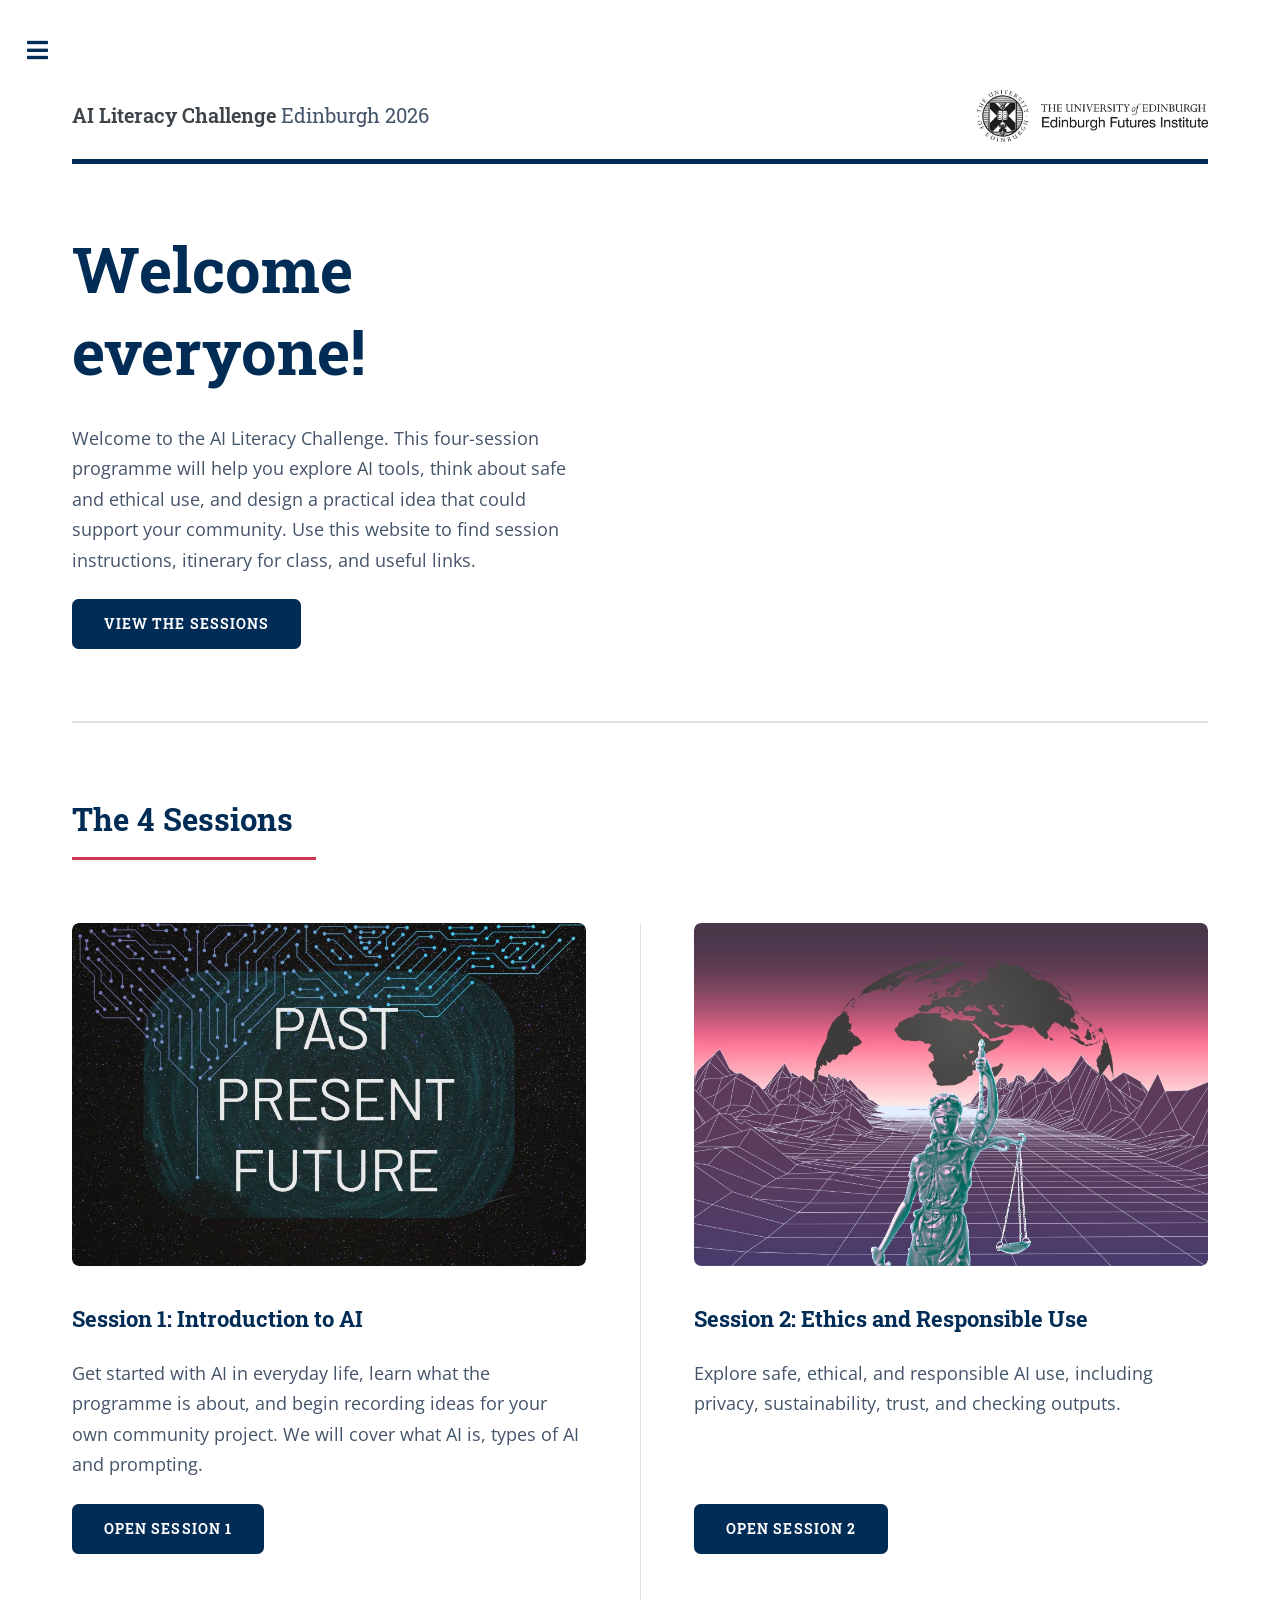
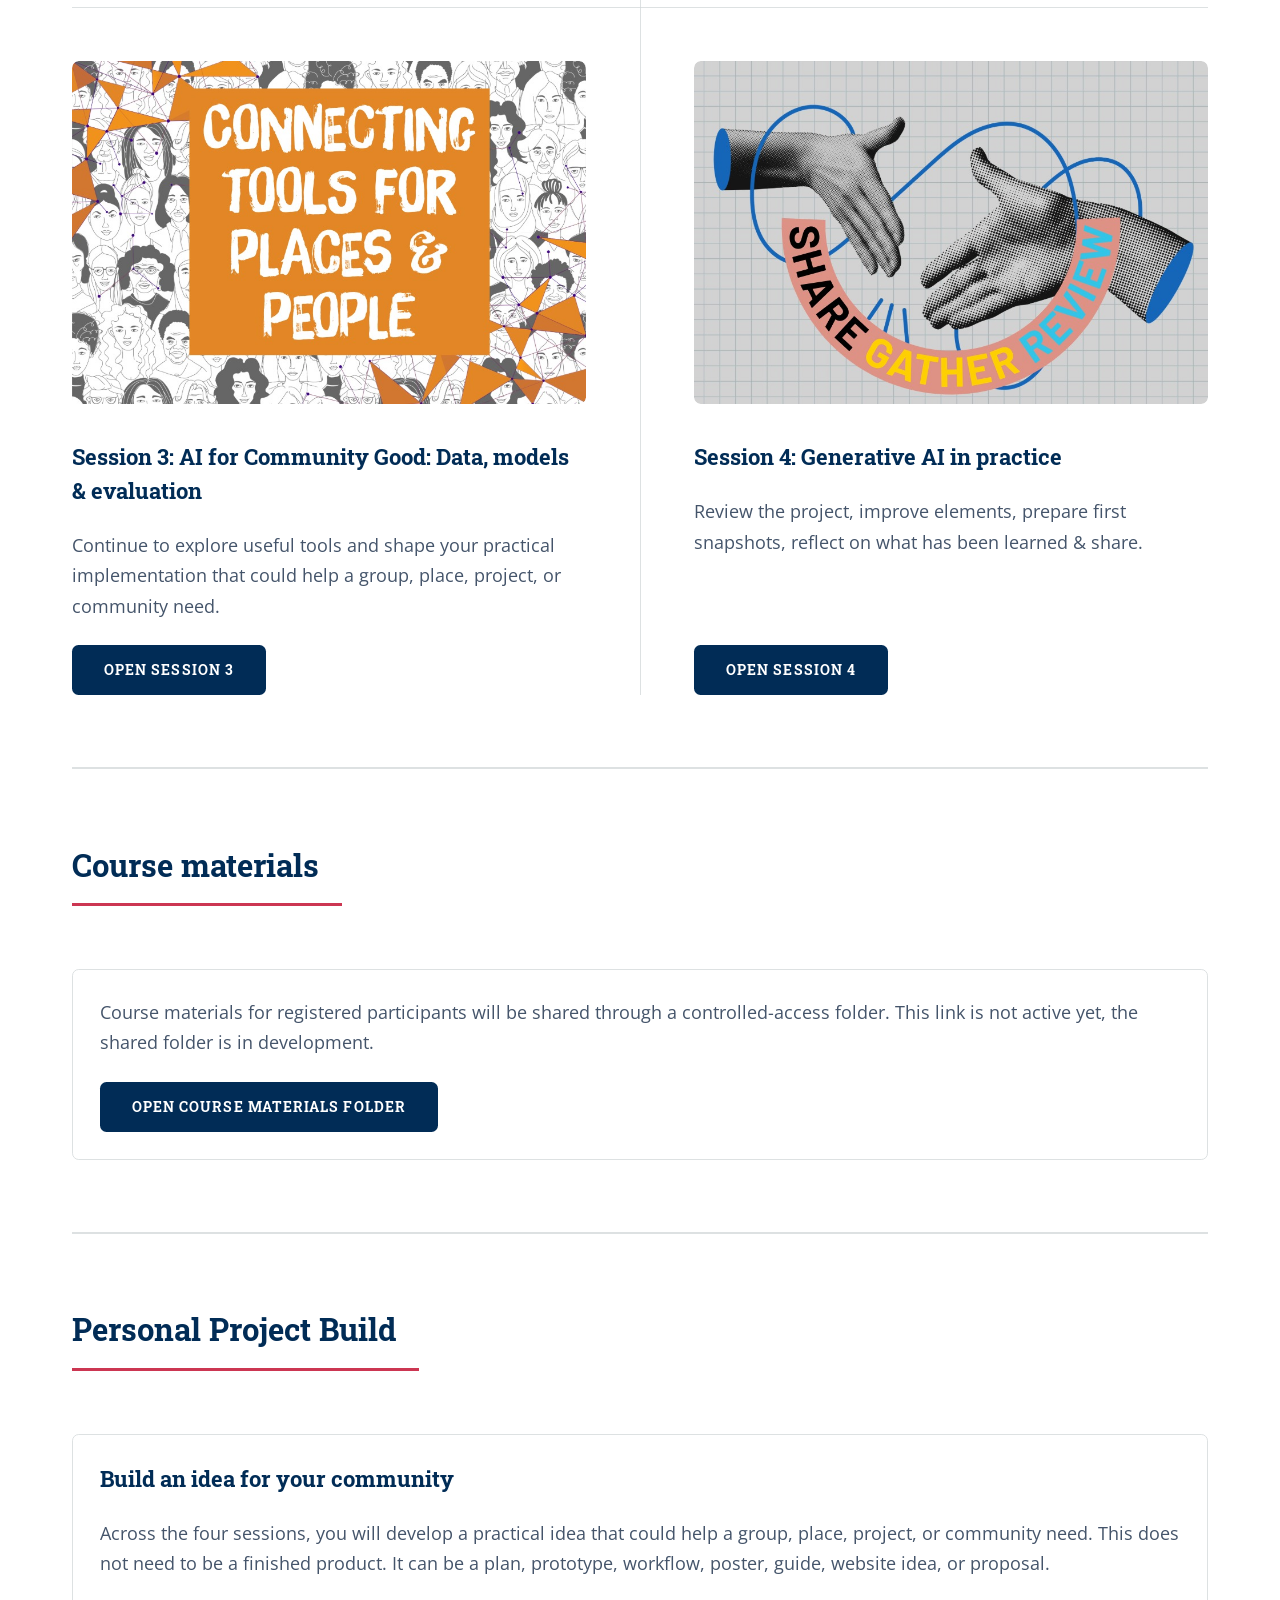
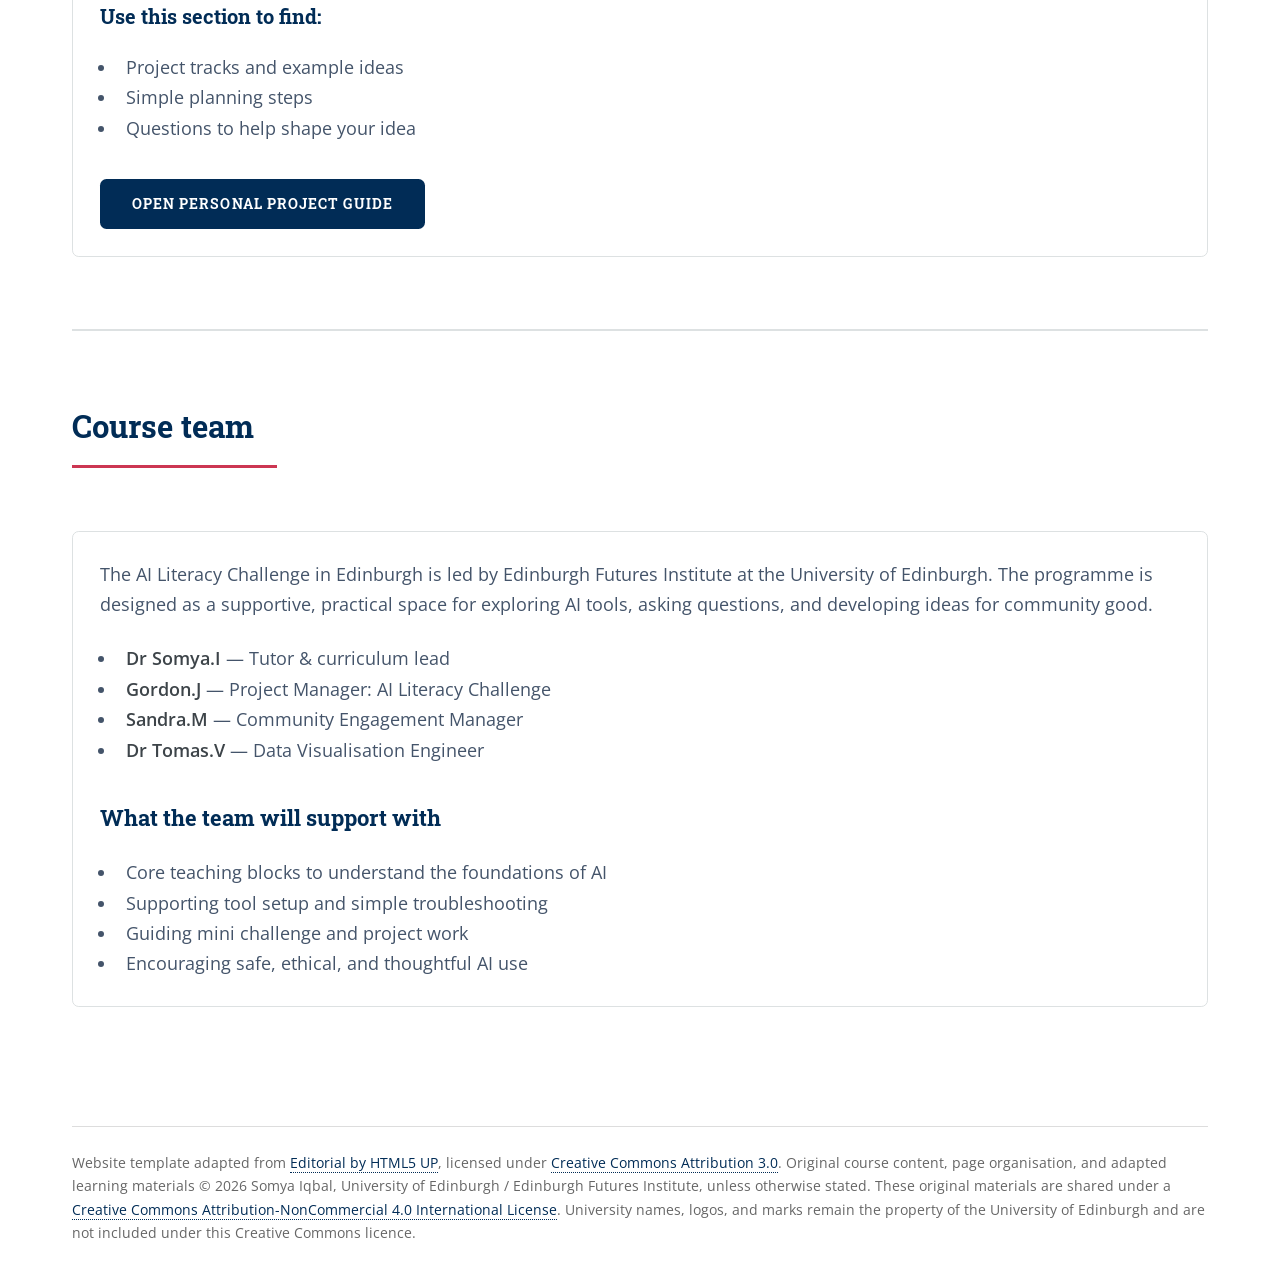
==== commit fc2bb394: "Descriptors and tidying up sections Descriptions were enhanced for tasks and web page sections. Furt" ====
--- a/index.html
+++ b/index.html
@@ -50,7 +50,6 @@
           <span class="image object">
             <video autoplay muted loop playsinline>
               <source src="images/homepage-animation.mp4" type="video/mp4">
-              Your browser does not support the video tag.
             </video>
           </span>
         </section>
@@ -134,12 +133,13 @@
           <div class="box">
             <p>
               Course materials for registered participants will be shared through a
-              controlled-access folder.
+              controlled-access folder. This link is not active yet, the shared folder is in development.
             </p>
 
             <ul class="actions">
               <li>
-                <a href="#" class="button big" target="_blank" rel="noopener noreferrer">
+                <a href="https://uoe-my.sharepoint.com/:f:/r/personal/siqbal5_ed_ac_uk/Documents/AI_Literacy_SharedDrive_ForCohorts?csf=1&web=1&e=eMbV5M"
+                  class="button big" target="_blank" rel="noopener noreferrer">
                   Open course materials folder
                 </a>
               </li>
@@ -198,7 +198,7 @@
               <li><strong>Dr Somya.I</strong> — Tutor & curriculum lead</li>
               <li><strong>Gordon.J</strong> — Project Manager: AI Literacy Challenge</li>
               <li><strong>Sandra.M</strong> — Community Engagement Manager</li>
-              <li><strong>Tomas.V</strong> — Data Visualisation Engineer</li>
+              <li><strong>Dr Tomas.V</strong> — Data Visualisation Engineer</li>
             </ul>
 
             <h3>What the team will support with</h3>
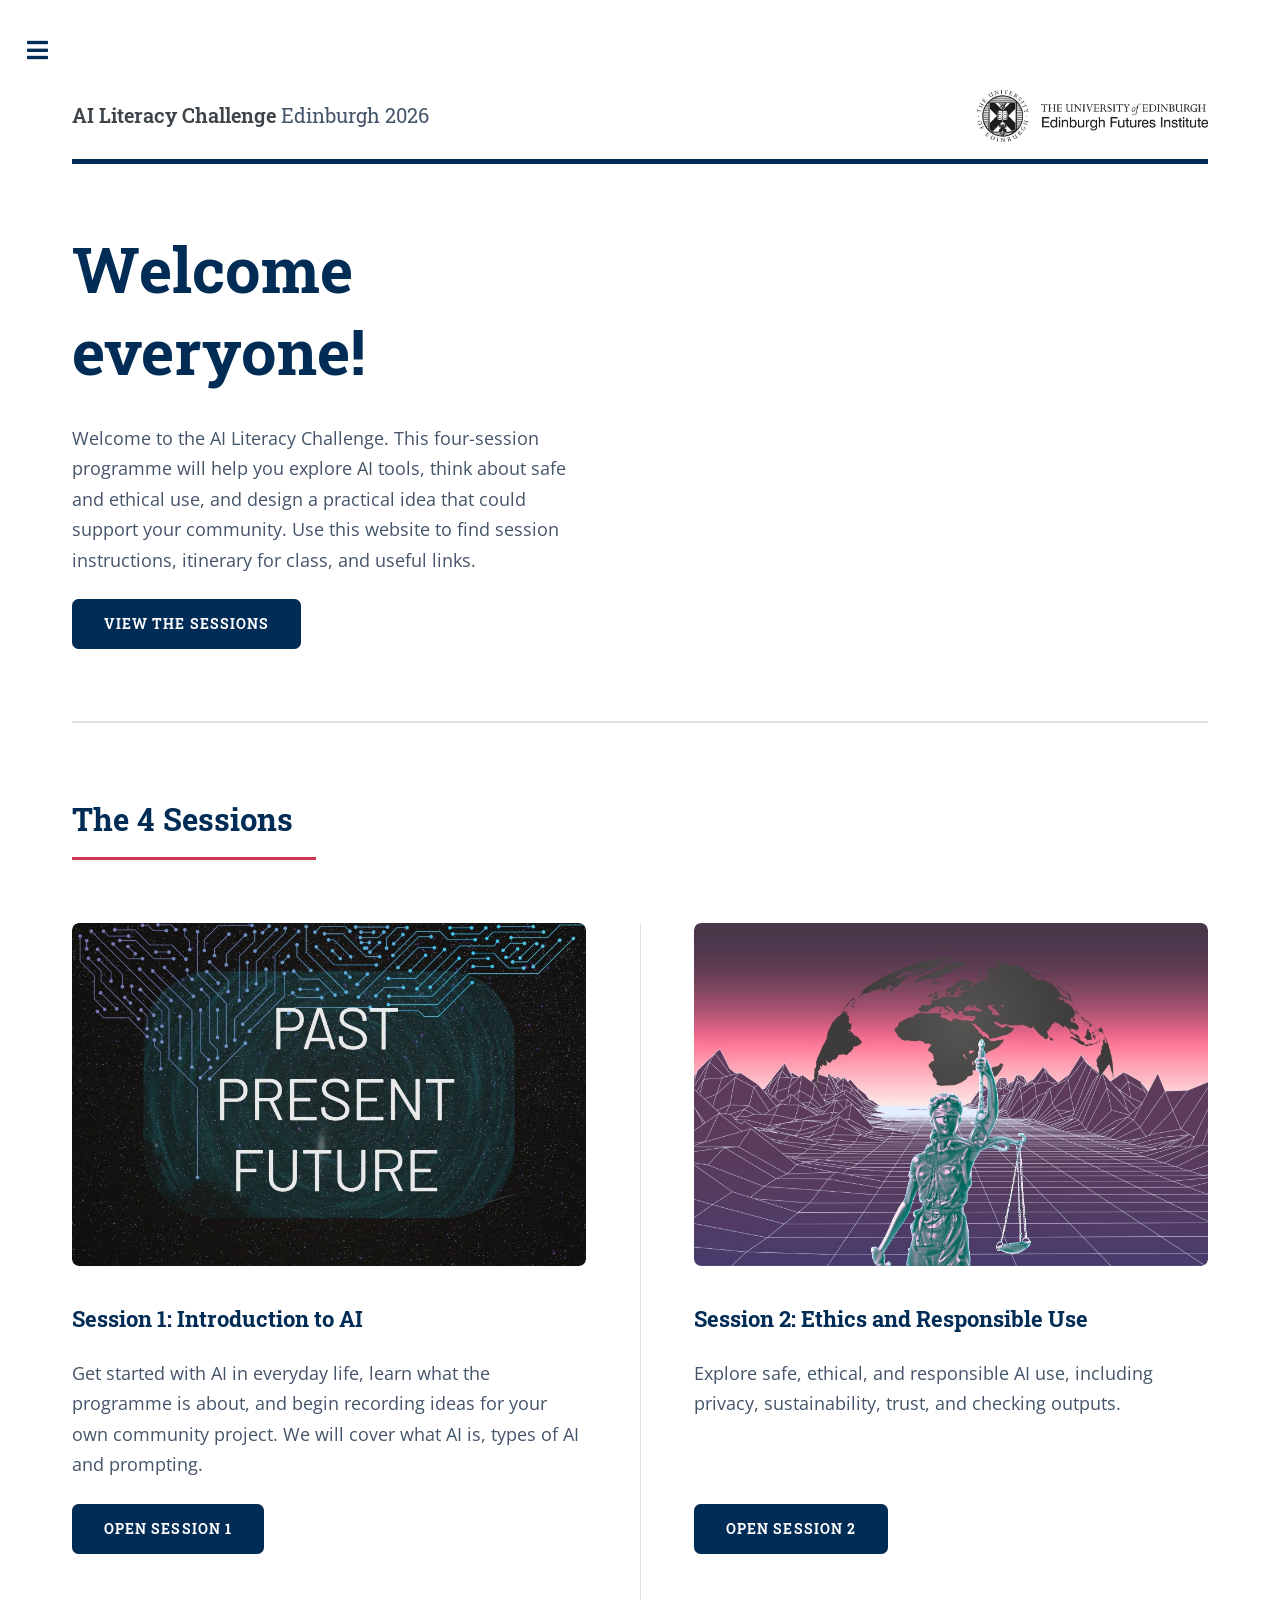
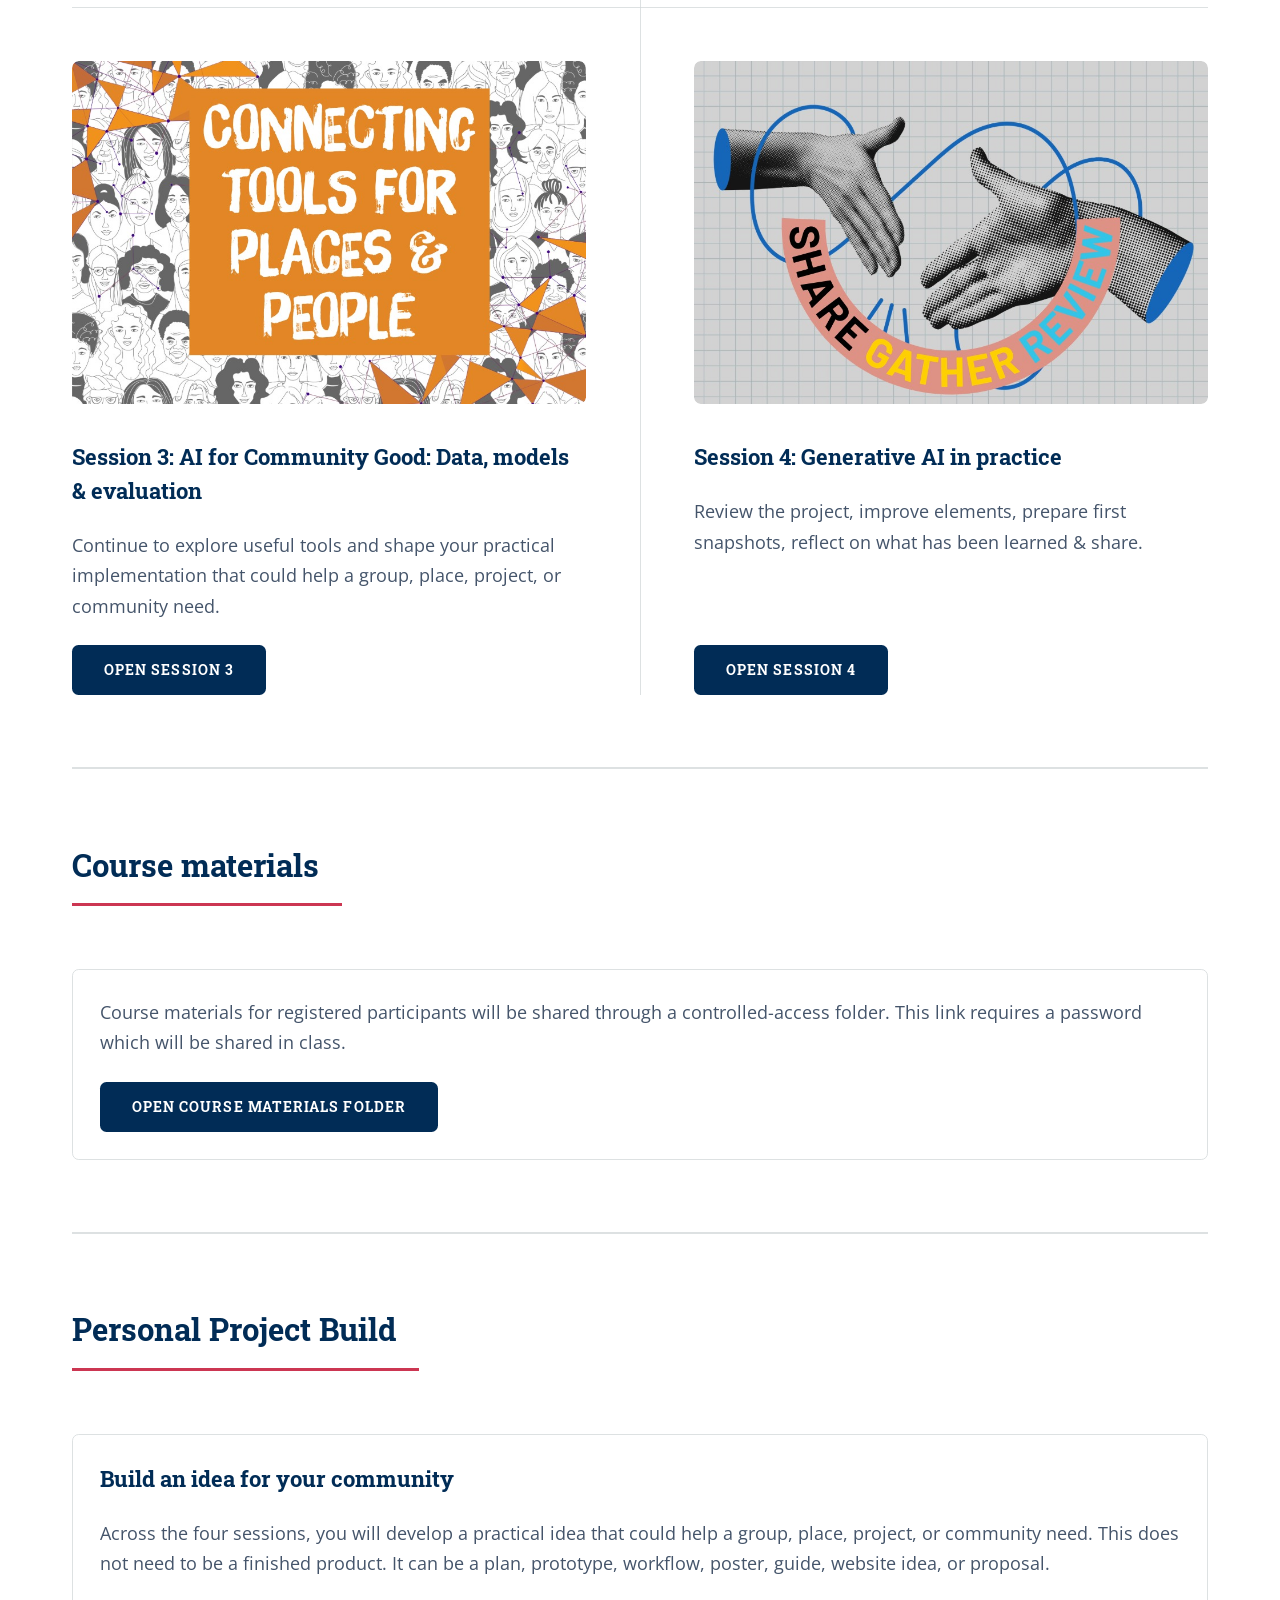
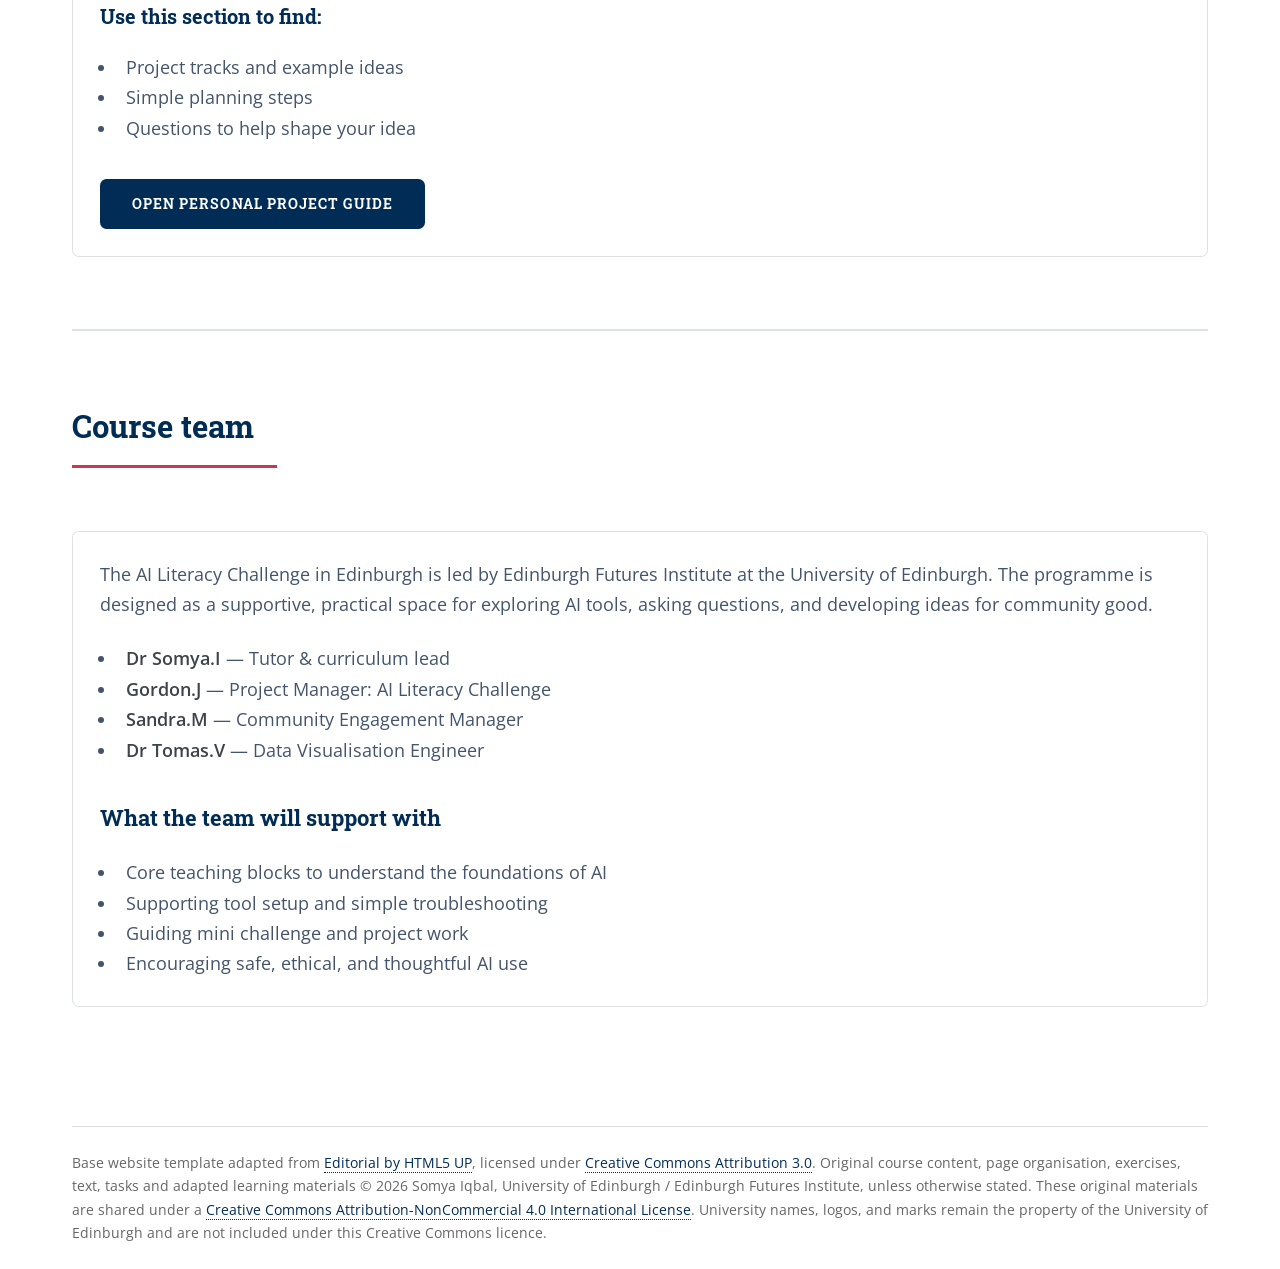
==== commit efac5546: "Added content Added recaps for session 1 and 2 Added understanding checks for session 1 and 2 Checke" ====
--- a/index.html
+++ b/index.html
@@ -124,7 +124,7 @@
         </section>
 
         <!--A button for course materials drive-->
-        <!-- START: Course materials section -->
+        <!-- Course materials section -->
         <section id="course-materials">
           <header class="major">
             <h2>Course materials</h2>
@@ -133,13 +133,13 @@
           <div class="box">
             <p>
               Course materials for registered participants will be shared through a
-              controlled-access folder. This link is not active yet, the shared folder is in development.
+              controlled-access folder. This link requires a password which will be shared in class.
             </p>
 
             <ul class="actions">
               <li>
-                <a href="https://uoe-my.sharepoint.com/:f:/r/personal/siqbal5_ed_ac_uk/Documents/AI_Literacy_SharedDrive_ForCohorts?csf=1&web=1&e=eMbV5M"
-                  class="button big" target="_blank" rel="noopener noreferrer">
+                <a href="https://drive.proton.me/urls/N15CDH332M#2qokHwo0hTEg" class="button big" target="_blank"
+                  rel="noopener noreferrer">
                   Open course materials folder
                 </a>
               </li>
@@ -148,7 +148,7 @@
         </section>
         <!-- Course materials section -->
 
-        <!-- START: Personal project build section -->
+        <!--Personal project build section -->
         <section id="personal-project">
           <header class="major">
             <h2>Personal Project Build</h2>
@@ -214,11 +214,11 @@
 
         <!-- Licence and attributions -->
         <p class="attributions">
-          Website template adapted from
+          Base website template adapted from
           <a href="https://html5up.net/editorial">Editorial by HTML5 UP</a>,
           licensed under
           <a href="https://creativecommons.org/licenses/by/3.0/">Creative Commons Attribution 3.0</a>.
-          Original course content, page organisation, and adapted learning materials © 2026
+          Original course content, page organisation, exercises, text, tasks and adapted learning materials © 2026
           Somya Iqbal, University of Edinburgh / Edinburgh Futures Institute, unless otherwise stated.
           These original materials are shared under a
           <a href="https://creativecommons.org/licenses/by-nc/4.0/">Creative Commons Attribution-NonCommercial 4.0
@@ -288,7 +288,7 @@
           </div>
         </section>
         <p class="copyright">
-          Website adapted from
+          Base website template adapted from
           <a href="https://html5up.net/editorial">Editorial by HTML5 UP</a>,
           licensed under
           <a href="https://creativecommons.org/licenses/by/3.0/">CC BY 3.0</a>.
--- a/assets/css/main.css
+++ b/assets/css/main.css
@@ -2739,4 +2739,841 @@
   font-size: 0.9rem;
   line-height: 1.6;
   color: #666;
+}
+
+/* ---------------------------------------------------------
+   AI Pedagogy Project comparison activity
+   --------------------------------------------------------- */
+
+.external-activity {
+	margin-top: 3em;
+}
+
+.activity-guidance,
+.activity-reflection {
+	margin-bottom: 2em;
+}
+
+.iframe-wrapper {
+	width: 100%;
+	margin: 2em 0;
+	overflow: hidden;
+	background: #ffffff;
+	border: 1px solid rgba(210, 215, 217, 0.75);
+	border-radius: 0.375em;
+}
+
+.iframe-wrapper iframe {
+	display: block;
+	width: 100%;
+	height: 1050px;
+	border: 0;
+	background: #ffffff;
+}
+
+.iframe-fallback {
+	margin-bottom: 1em;
+}
+
+.external-activity-credit {
+	margin-top: 2em;
+	padding-top: 1.5em;
+	border-top: 1px solid rgba(210, 215, 217, 0.75);
+	font-size: 0.95em;
+}
+
+.external-activity-note {
+	font-size: 0.9em;
+}
+
+/* Allow more vertical room when the embedded tool stacks on small screens. */
+@media screen and (max-width: 736px) {
+	.iframe-wrapper iframe {
+		height: 1250px;
+	}
+}
+
+/* FUrther resource page styless */
+	
+
+		.resource-list {
+			display: grid;
+			grid-template-columns: minmax(0, 1fr);
+			gap: 1.5em;
+			margin-top: 1.5em;
+		}
+
+		.resource-card {
+			margin: 0;
+		}
+
+		.resource-type {
+			display: inline-block;
+			margin: 0 0 0.75em 0;
+			font-size: 0.8em;
+			font-weight: 700;
+			letter-spacing: 0.08em;
+			line-height: 1.4;
+			text-transform: uppercase;
+		}
+
+		.resource-action {
+			margin-bottom: 0;
+		}
+
+		.new-tab-note {
+			display: block;
+			margin-top: 0.45em;
+			font-size: 0.9em;
+		}
+
+		.resource-section {
+			scroll-margin-top: 1em;
+		}
+
+		.visually-hidden {
+			position: absolute;
+			width: 1px;
+			height: 1px;
+			padding: 0;
+			margin: -1px;
+			overflow: hidden;
+			clip: rect(0, 0, 0, 0);
+			white-space: nowrap;
+			border: 0;
+		}
+
+		@media screen and (max-width: 736px) {
+			.resource-card {
+				padding: 1.25em;
+			}
+		}
+	
+/* ---------------------------------------------------------
+   Interactive knowledge checks
+
+   Shared component for Session 1 and future session pages.
+
+   JavaScript state classes:
+   - .is-correct
+   - .is-incorrect
+   - .shows-correct-answer
+   --------------------------------------------------------- */
+
+.knowledge-check {
+	/* Neutral component colours */
+	--knowledge-text: #2f3437;
+	--knowledge-heading: #1f2326;
+	--knowledge-border: #70787d;
+	--knowledge-border-light: #c9ced1;
+	--knowledge-background: #ffffff;
+	--knowledge-background-soft: #f5f6f6;
+	--knowledge-background-hover: #eceeef;
+	--knowledge-focus: #1f2326;
+
+	/* Correct-answer colours */
+	--knowledge-correct-background: #edf7f1;
+	--knowledge-correct-border: #2f6b4f;
+	--knowledge-correct-text: #234f3b;
+
+	/* Incorrect-answer colours */
+	--knowledge-incorrect-background: #fff1f4;
+	--knowledge-incorrect-border: #8a2940;
+	--knowledge-incorrect-text: #6f2034;
+
+	width: 100%;
+	max-width: 100%;
+	min-width: 0;
+	margin-top: 2em;
+
+	color: var(--knowledge-text);
+
+	box-sizing: border-box;
+}
+
+
+/* ---------------------------------------------------------
+   Activity heading
+   --------------------------------------------------------- */
+
+.knowledge-check header.major > :last-child::after {
+	background-color: var(--knowledge-heading);
+}
+
+.knowledge-check h2,
+.knowledge-check h3 {
+	color: var(--knowledge-heading);
+}
+
+
+/* ---------------------------------------------------------
+   One question and its answers
+   --------------------------------------------------------- */
+
+.knowledge-check .knowledge-card {
+	width: 100%;
+	max-width: 100%;
+	min-width: 0;
+
+	margin: 0 0 2em 0;
+	padding: 1.5em;
+
+	background-color: var(--knowledge-background);
+	border: 1px solid var(--knowledge-border-light);
+	border-radius: 0.4em;
+
+	box-sizing: border-box;
+	overflow: visible;
+}
+
+.knowledge-check .knowledge-card h3 {
+	max-width: 100%;
+	margin: 0 0 1em 0;
+
+	color: var(--knowledge-heading);
+	line-height: 1.45;
+
+	white-space: normal;
+	overflow-wrap: break-word;
+}
+
+
+/* ---------------------------------------------------------
+   Answer-choice layout
+   --------------------------------------------------------- */
+
+.knowledge-check .knowledge-options {
+	display: grid;
+	grid-template-columns: minmax(0, 1fr);
+	gap: 0.75em;
+
+	width: 100%;
+	max-width: 100%;
+	min-width: 0;
+
+	box-sizing: border-box;
+}
+
+
+/*
+   These declarations override the HTML5 UP template's
+   fixed-height, single-line button presentation.
+*/
+
+.knowledge-check button.knowledge-option {
+	-webkit-appearance: none;
+	appearance: none;
+
+	display: flex;
+	align-items: center;
+	justify-content: flex-start;
+
+	width: 100%;
+	max-width: 100%;
+	min-width: 0;
+
+	height: auto !important;
+	min-height: 3.5em;
+
+	margin: 0;
+	padding: 0.9em 1em;
+
+	background-color: var(--knowledge-background);
+	color: var(--knowledge-text) !important;
+
+	border: 2px solid var(--knowledge-border);
+	border-radius: 0.35em;
+
+	box-shadow: none !important;
+
+	font-family: inherit;
+	font-size: inherit;
+	font-weight: 600;
+
+	line-height: 1.45 !important;
+	letter-spacing: normal !important;
+	text-align: left;
+	text-decoration: none;
+	text-transform: none !important;
+
+	white-space: normal !important;
+	overflow: visible;
+	overflow-wrap: break-word;
+	word-break: normal;
+	text-overflow: clip;
+
+	cursor: pointer;
+
+	box-sizing: border-box;
+
+	transition:
+		background-color 0.15s ease,
+		border-color 0.15s ease,
+		color 0.15s ease;
+}
+
+
+/* ---------------------------------------------------------
+   Neutral answer states
+   --------------------------------------------------------- */
+
+.knowledge-check button.knowledge-option:hover:not(:disabled) {
+	background-color: var(--knowledge-background-hover);
+	border-color: var(--knowledge-heading);
+	color: var(--knowledge-heading) !important;
+}
+
+.knowledge-check button.knowledge-option:focus,
+.knowledge-check button.knowledge-option:focus-visible {
+	outline: 3px solid var(--knowledge-focus);
+	outline-offset: 3px;
+}
+
+/*
+   The script disables the choices once an answer is selected.
+   Keep disabled answers fully readable.
+*/
+
+.knowledge-check button.knowledge-option:disabled {
+	opacity: 1;
+	cursor: default;
+
+	-webkit-text-fill-color: currentColor;
+}
+
+
+/* ---------------------------------------------------------
+   Correct and incorrect answer states
+
+   These selectors are deliberately more specific than the
+   neutral answer rule above, so the state colours remain
+   visible after JavaScript disables the buttons.
+   --------------------------------------------------------- */
+
+.knowledge-check button.knowledge-option.is-correct,
+.knowledge-check button.knowledge-option.shows-correct-answer {
+	background-color: var(--knowledge-correct-background);
+	border-color: var(--knowledge-correct-border);
+	color: var(--knowledge-correct-text) !important;
+}
+
+.knowledge-check button.knowledge-option.is-incorrect {
+	background-color: var(--knowledge-incorrect-background);
+	border-color: var(--knowledge-incorrect-border);
+	color: var(--knowledge-incorrect-text) !important;
+}
+
+
+/* ---------------------------------------------------------
+   Feedback panel
+   --------------------------------------------------------- */
+
+.knowledge-check .knowledge-feedback {
+	width: 100%;
+	max-width: 100%;
+	min-width: 0;
+
+	margin-top: 1.25em;
+	padding: 1.25em;
+
+	background-color: var(--knowledge-background-soft);
+	color: var(--knowledge-text);
+
+	border-left: 0.4em solid var(--knowledge-heading);
+	border-radius: 0.25em;
+
+	white-space: normal;
+	overflow: visible;
+	overflow-wrap: break-word;
+
+	box-sizing: border-box;
+}
+
+
+/* Make sure the HTML hidden attribute is respected */
+
+.knowledge-check .knowledge-feedback[hidden],
+.knowledge-check .feedback-correct[hidden],
+.knowledge-check .feedback-incorrect[hidden] {
+	display: none !important;
+}
+
+
+/* Correct feedback */
+
+.knowledge-check .knowledge-feedback.is-correct {
+	background-color: var(--knowledge-correct-background);
+	border-left-color: var(--knowledge-correct-border);
+	color: var(--knowledge-correct-text);
+}
+
+
+/* Incorrect feedback */
+
+.knowledge-check .knowledge-feedback.is-incorrect {
+	background-color: var(--knowledge-incorrect-background);
+	border-left-color: var(--knowledge-incorrect-border);
+	color: var(--knowledge-incorrect-text);
+}
+
+
+/* Feedback text */
+
+.knowledge-check .knowledge-feedback h4 {
+	max-width: 100%;
+	margin: 0 0 0.5em 0;
+
+	color: inherit !important;
+	line-height: 1.4;
+
+	white-space: normal;
+	overflow-wrap: break-word;
+}
+
+.knowledge-check .knowledge-feedback p {
+	max-width: 100%;
+	margin: 0 0 1em 0;
+
+	color: inherit;
+	line-height: 1.6;
+
+	white-space: normal;
+	overflow-wrap: break-word;
+}
+
+.knowledge-check .knowledge-feedback p:last-of-type {
+	margin-bottom: 1em;
+}
+
+
+/* ---------------------------------------------------------
+   Individual reset button
+   --------------------------------------------------------- */
+
+.knowledge-check button.knowledge-reset {
+	-webkit-appearance: none;
+	appearance: none;
+
+	display: inline-flex;
+	align-items: center;
+	justify-content: center;
+
+	width: auto;
+	max-width: 100%;
+	min-width: 0;
+
+	height: auto !important;
+	min-height: 2.75em;
+
+	margin: 0;
+	padding: 0.7em 1.1em;
+
+	background-color: var(--knowledge-background);
+	color: var(--knowledge-heading) !important;
+
+	border: 2px solid var(--knowledge-heading);
+	border-radius: 0.3em;
+
+	box-shadow: none !important;
+
+	font-family: inherit;
+	font-size: inherit;
+	font-weight: 700;
+
+	line-height: 1.35 !important;
+	letter-spacing: normal !important;
+	text-align: center;
+	text-transform: none !important;
+
+	white-space: normal !important;
+	overflow: visible;
+	overflow-wrap: break-word;
+	text-overflow: clip;
+
+	cursor: pointer;
+
+	box-sizing: border-box;
+
+	transition:
+		background-color 0.15s ease,
+		border-color 0.15s ease,
+		color 0.15s ease;
+}
+
+.knowledge-check button.knowledge-reset:hover {
+	background-color: var(--knowledge-background-hover);
+	border-color: var(--knowledge-heading);
+	color: var(--knowledge-heading) !important;
+}
+
+.knowledge-check button.knowledge-reset:focus,
+.knowledge-check button.knowledge-reset:focus-visible {
+	outline: 3px solid var(--knowledge-focus);
+	outline-offset: 3px;
+}
+
+
+/* ---------------------------------------------------------
+   Tablet and mobile adjustments
+   --------------------------------------------------------- */
+
+@media screen and (max-width: 736px) {
+
+	.knowledge-check {
+		margin-top: 1.5em;
+	}
+
+	.knowledge-check .knowledge-card {
+		margin-bottom: 1.5em;
+		padding: 1.1em;
+	}
+
+	.knowledge-check button.knowledge-option {
+		min-height: 3.5em;
+		padding: 0.85em;
+	}
+
+	.knowledge-check .knowledge-feedback {
+		padding: 1em;
+	}
+
+	.knowledge-check button.knowledge-reset {
+		display: flex;
+		width: 100%;
+	}
+
+}
+
+
+/* ---------------------------------------------------------
+   Very narrow screens
+   --------------------------------------------------------- */
+
+@media screen and (max-width: 480px) {
+
+	.knowledge-check .knowledge-card {
+		padding: 1em;
+	}
+
+	.knowledge-check .knowledge-card h3 {
+		font-size: 1em;
+	}
+
+	.knowledge-check button.knowledge-option {
+		padding: 0.8em;
+		font-size: 0.95em;
+	}
+
+	.knowledge-check .knowledge-feedback {
+		padding: 0.9em;
+	}
+
+}
+
+
+/* ---------------------------------------------------------
+   Reduced-motion preference
+   --------------------------------------------------------- */
+
+@media (prefers-reduced-motion: reduce) {
+
+	.knowledge-check button.knowledge-option,
+	.knowledge-check button.knowledge-reset {
+		transition: none;
+	}
+
+}
+
+/* ---------------------------------------------------------
+   Evidence sorting activity
+   Used for Session 2 and reusable on other pages
+   --------------------------------------------------------- */
+
+.evidence-sort {
+	--evidence-text: #2f3437;
+	--evidence-heading: #1f2326;
+	--evidence-border: #c9ced1;
+	--evidence-border-dark: #687077;
+	--evidence-background: #ffffff;
+	--evidence-background-soft: #f5f6f6;
+	--evidence-hover: #eceeef;
+	--evidence-correct: #2f6b4f;
+	--evidence-correct-dark: #234f3b;
+	--evidence-correct-soft: #edf7f1;
+	--evidence-incorrect: #8a2940;
+	--evidence-incorrect-dark: #6f2034;
+	--evidence-incorrect-soft: #fff1f4;
+
+	width: 100%;
+	max-width: 100%;
+	min-width: 0;
+
+	color: var(--evidence-text);
+}
+
+.evidence-sort-guide {
+	margin-bottom: 2em;
+}
+
+.evidence-sort-guide dl {
+	margin-bottom: 0;
+}
+
+.evidence-sort-guide dt {
+	margin-top: 1em;
+	color: var(--evidence-heading);
+	font-weight: 700;
+}
+
+.evidence-sort-guide dt:first-child {
+	margin-top: 0;
+}
+
+.evidence-sort-guide dd {
+	margin-left: 0;
+}
+
+.evidence-progress {
+	margin: 1.5em 0;
+	font-weight: 700;
+}
+
+.evidence-bank {
+	display: grid;
+	grid-template-columns: minmax(0, 1fr);
+	gap: 1.25em;
+
+	width: 100%;
+	max-width: 100%;
+	min-width: 0;
+
+	margin-bottom: 2.5em;
+}
+
+.evidence-card {
+	width: 100%;
+	max-width: 100%;
+	min-width: 0;
+
+	margin: 0;
+	padding: 1.35em;
+
+	background: var(--evidence-background);
+	border: 1px solid var(--evidence-border);
+	border-radius: 0.4em;
+
+	box-sizing: border-box;
+}
+
+.evidence-card h4 {
+	margin: 0 0 0.8em 0;
+	color: var(--evidence-heading);
+	line-height: 1.45;
+	overflow-wrap: break-word;
+}
+
+.evidence-card-prompt {
+	margin-bottom: 0.75em;
+	font-weight: 600;
+}
+
+.evidence-actions {
+	display: grid;
+	grid-template-columns: repeat(3, minmax(0, 1fr));
+	gap: 0.65em;
+
+	width: 100%;
+	min-width: 0;
+}
+
+.evidence-sort button.evidence-choice,
+.evidence-sort button.evidence-reset {
+	-webkit-appearance: none;
+	appearance: none;
+
+	height: auto !important;
+	min-height: 3.25em;
+
+	margin: 0;
+	padding: 0.8em 0.9em;
+
+	background: var(--evidence-background);
+	color: var(--evidence-text) !important;
+
+	border: 2px solid var(--evidence-border-dark);
+	border-radius: 0.35em;
+	box-shadow: none !important;
+
+	font: inherit;
+	font-weight: 700;
+	line-height: 1.4 !important;
+	letter-spacing: normal !important;
+	text-transform: none !important;
+	white-space: normal !important;
+	overflow-wrap: break-word;
+
+	cursor: pointer;
+	box-sizing: border-box;
+}
+
+.evidence-sort button.evidence-choice:hover:not(:disabled),
+.evidence-sort button.evidence-reset:hover {
+	background: var(--evidence-hover);
+	border-color: var(--evidence-heading);
+	color: var(--evidence-heading) !important;
+}
+
+.evidence-sort button.evidence-choice:focus,
+.evidence-sort button.evidence-choice:focus-visible,
+.evidence-sort button.evidence-reset:focus,
+.evidence-sort button.evidence-reset:focus-visible {
+	outline: 3px solid var(--evidence-heading);
+	outline-offset: 3px;
+}
+
+.evidence-sort button.evidence-choice.is-incorrect {
+	background: var(--evidence-incorrect-soft);
+	border-color: var(--evidence-incorrect);
+	color: var(--evidence-incorrect-dark) !important;
+}
+
+.evidence-sort button.evidence-choice.is-correct {
+	background: var(--evidence-correct-soft);
+	border-color: var(--evidence-correct);
+	color: var(--evidence-correct-dark) !important;
+}
+
+.evidence-placement {
+	display: inline-block;
+	margin: 0 0 0.75em 0;
+	padding: 0.3em 0.65em;
+
+	background: var(--evidence-correct-soft);
+	color: var(--evidence-correct-dark);
+
+	border: 1px solid var(--evidence-correct);
+	border-radius: 0.25em;
+
+	font-size: 0.9em;
+	font-weight: 700;
+}
+
+.evidence-placement[hidden] {
+	display: none !important;
+}
+
+.evidence-feedback {
+	margin-top: 1em;
+	padding: 1em;
+
+	background: var(--evidence-background-soft);
+	border-left: 0.35em solid var(--evidence-heading);
+	border-radius: 0.25em;
+
+	overflow-wrap: break-word;
+}
+
+.evidence-feedback[hidden],
+.evidence-hint[hidden],
+.evidence-explanation[hidden] {
+	display: none !important;
+}
+
+.evidence-feedback.is-correct {
+	background: var(--evidence-correct-soft);
+	border-left-color: var(--evidence-correct);
+	color: var(--evidence-correct-dark);
+}
+
+.evidence-feedback.is-incorrect {
+	background: var(--evidence-incorrect-soft);
+	border-left-color: var(--evidence-incorrect);
+	color: var(--evidence-incorrect-dark);
+}
+
+.evidence-feedback p:last-child {
+	margin-bottom: 0;
+}
+
+.evidence-piles {
+	display: grid;
+	grid-template-columns: repeat(3, minmax(0, 1fr));
+	gap: 1em;
+
+	width: 100%;
+	min-width: 0;
+}
+
+.evidence-pile {
+	min-width: 0;
+	padding: 1.1em;
+
+	background: var(--evidence-background-soft);
+	border: 1px solid var(--evidence-border);
+	border-top: 0.35em solid var(--evidence-heading);
+	border-radius: 0.35em;
+
+	box-sizing: border-box;
+}
+
+.evidence-pile h4 {
+	margin-bottom: 0.65em;
+	color: var(--evidence-heading);
+	line-height: 1.4;
+}
+
+.evidence-pile-empty {
+	font-style: italic;
+}
+
+.evidence-pile-empty[hidden] {
+	display: none !important;
+}
+
+.evidence-pile-items {
+	display: grid;
+	grid-template-columns: minmax(0, 1fr);
+	gap: 1em;
+}
+
+.evidence-pile .evidence-card {
+	padding: 1em;
+	border-color: var(--evidence-correct);
+}
+
+.evidence-sort-footer {
+	margin-top: 1.5em;
+}
+
+.evidence-complete {
+	margin-top: 1.5em;
+}
+
+.evidence-complete[hidden] {
+	display: none !important;
+}
+
+@media screen and (max-width: 980px) {
+	.evidence-actions,
+	.evidence-piles {
+		grid-template-columns: minmax(0, 1fr);
+	}
+}
+
+@media screen and (max-width: 736px) {
+	.evidence-card,
+	.evidence-pile {
+		padding: 1em;
+	}
+
+	.evidence-sort button.evidence-reset {
+		width: 100%;
+	}
+}
+
+@media (prefers-reduced-motion: reduce) {
+	.evidence-sort button.evidence-choice,
+	.evidence-sort button.evidence-reset {
+		transition: none !important;
+	}
 }
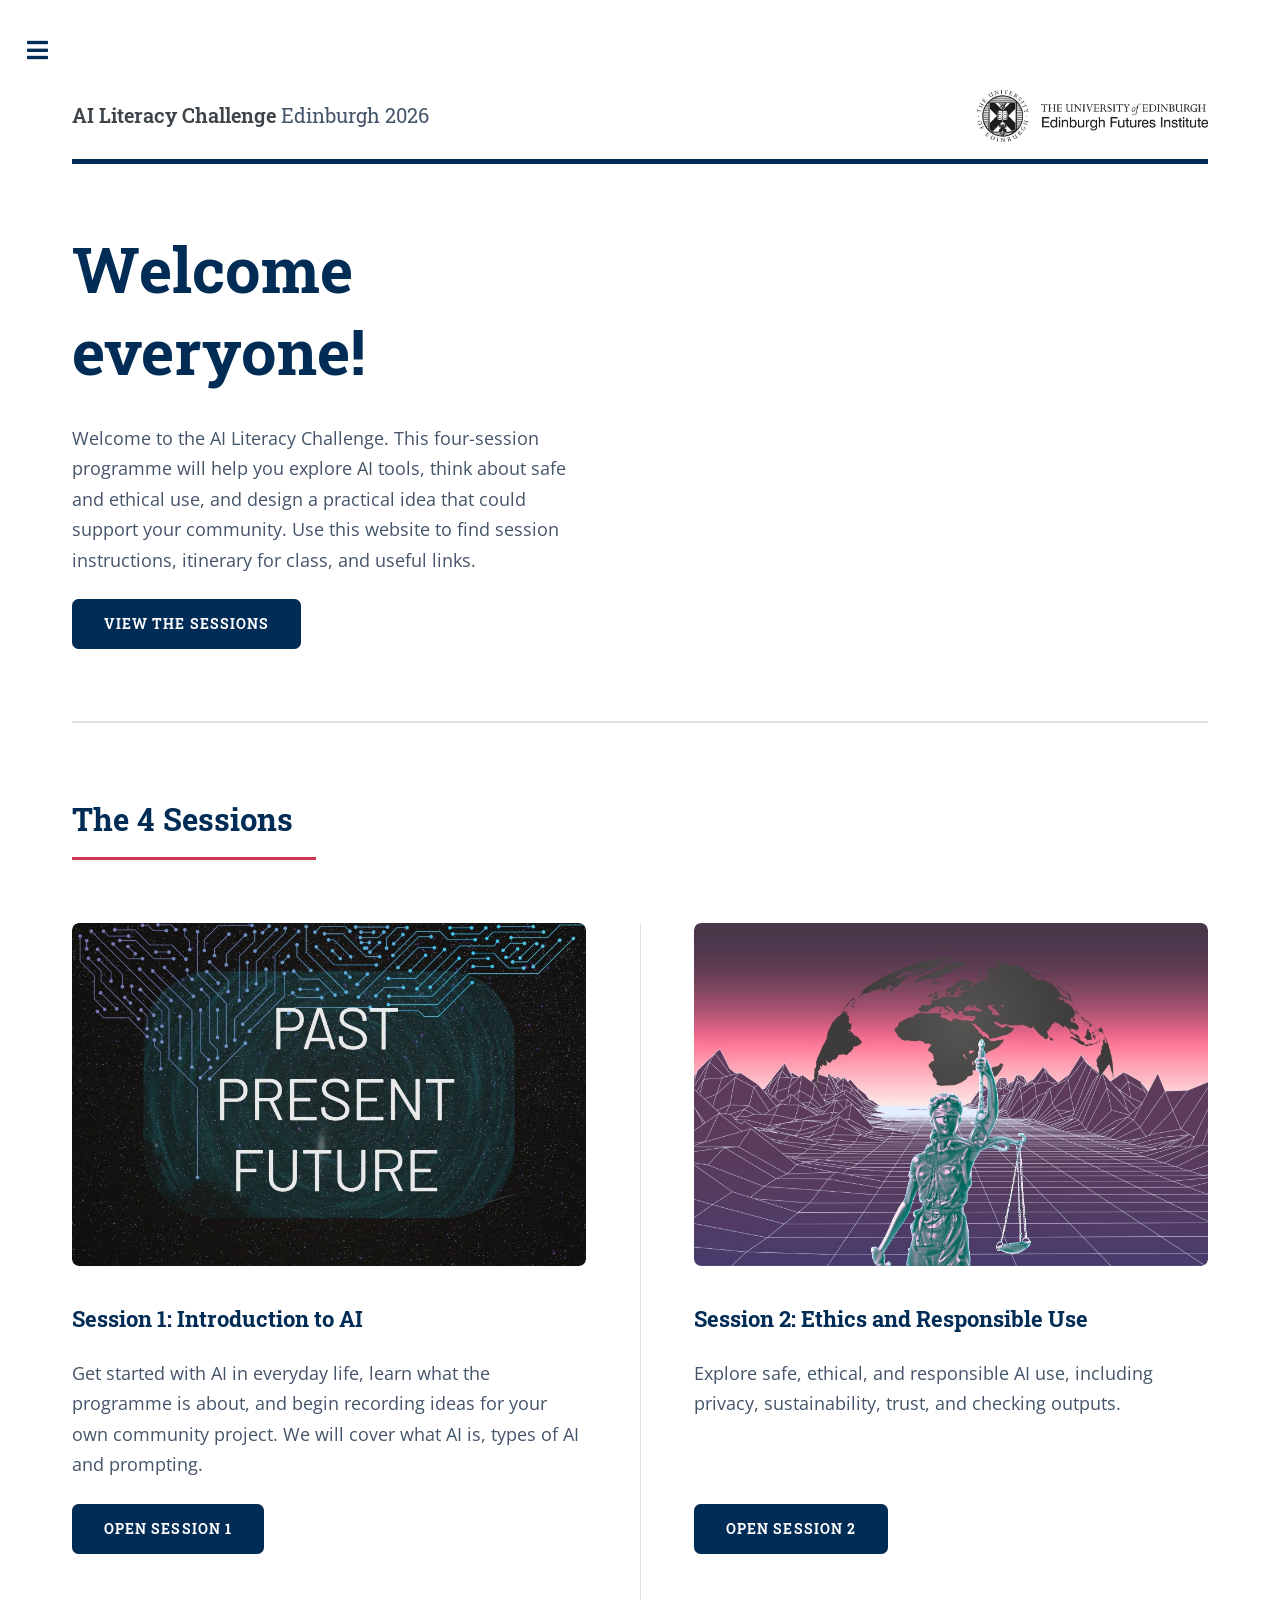
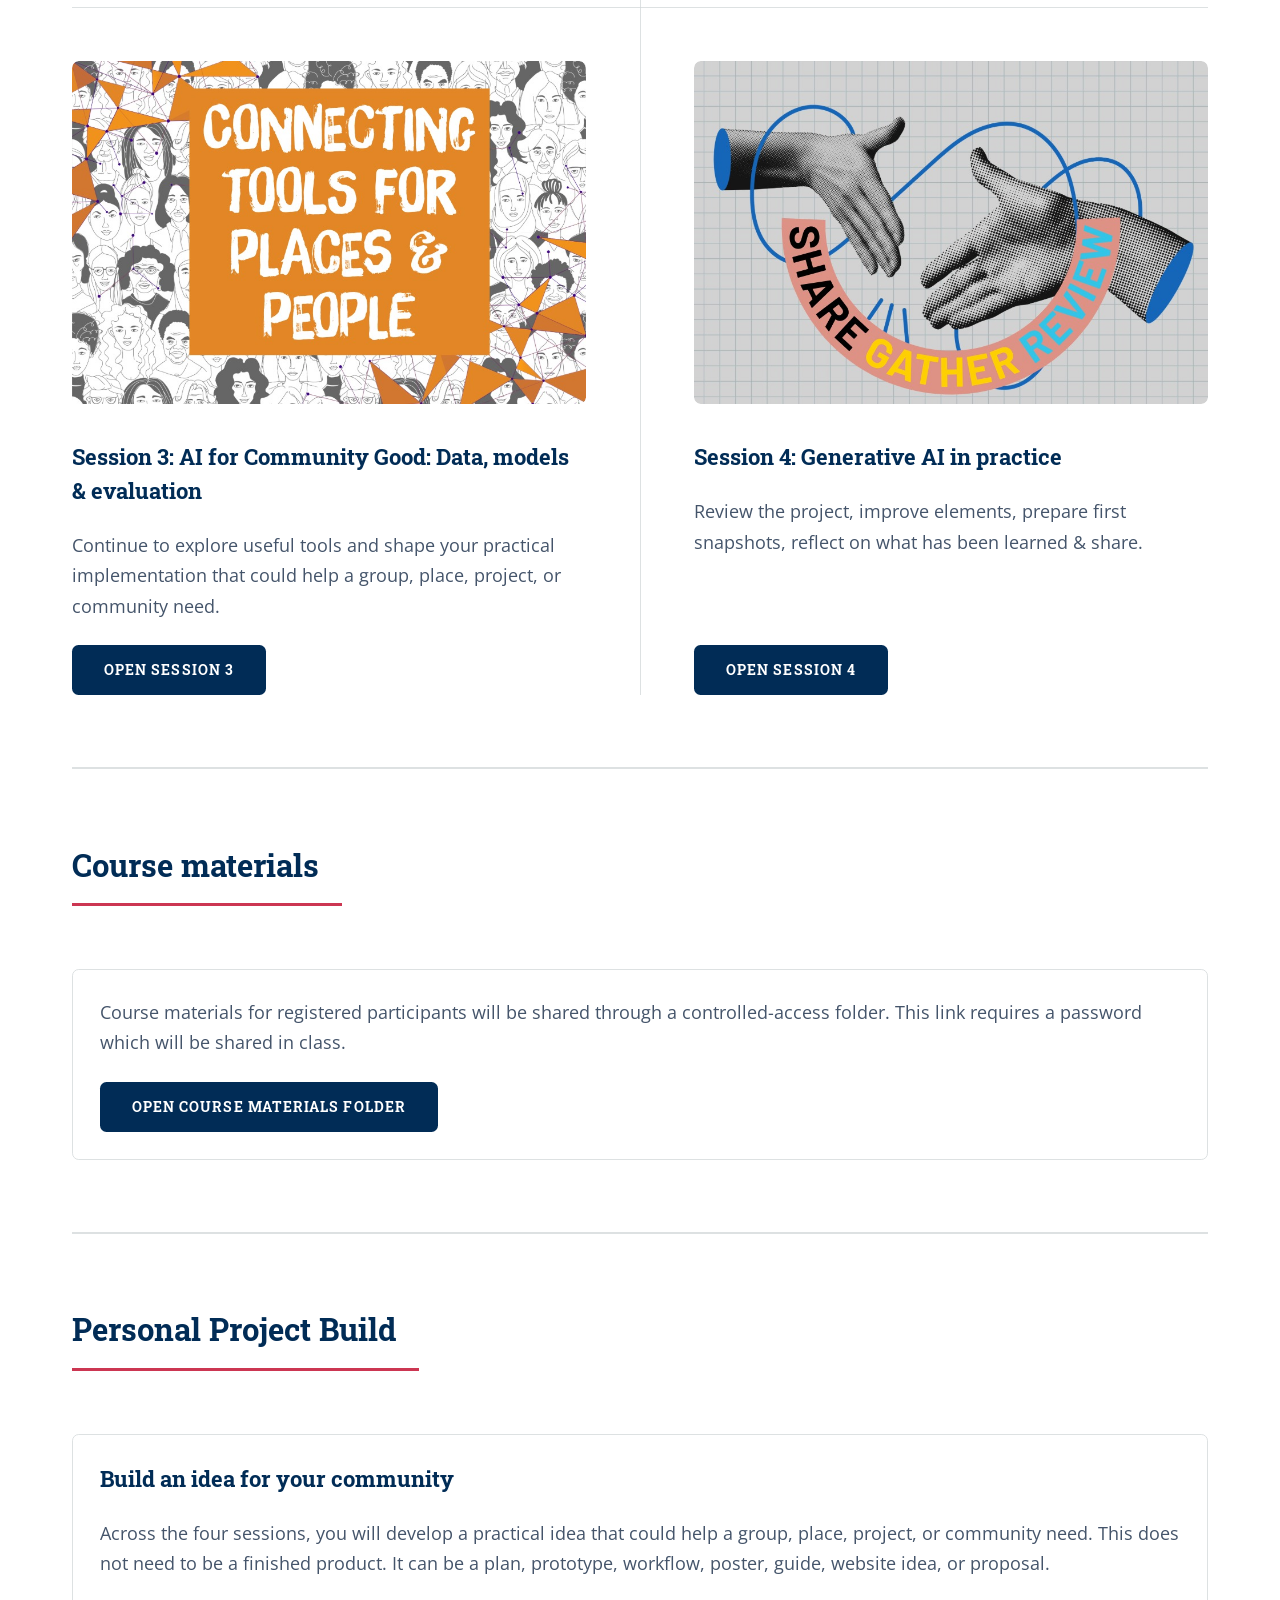
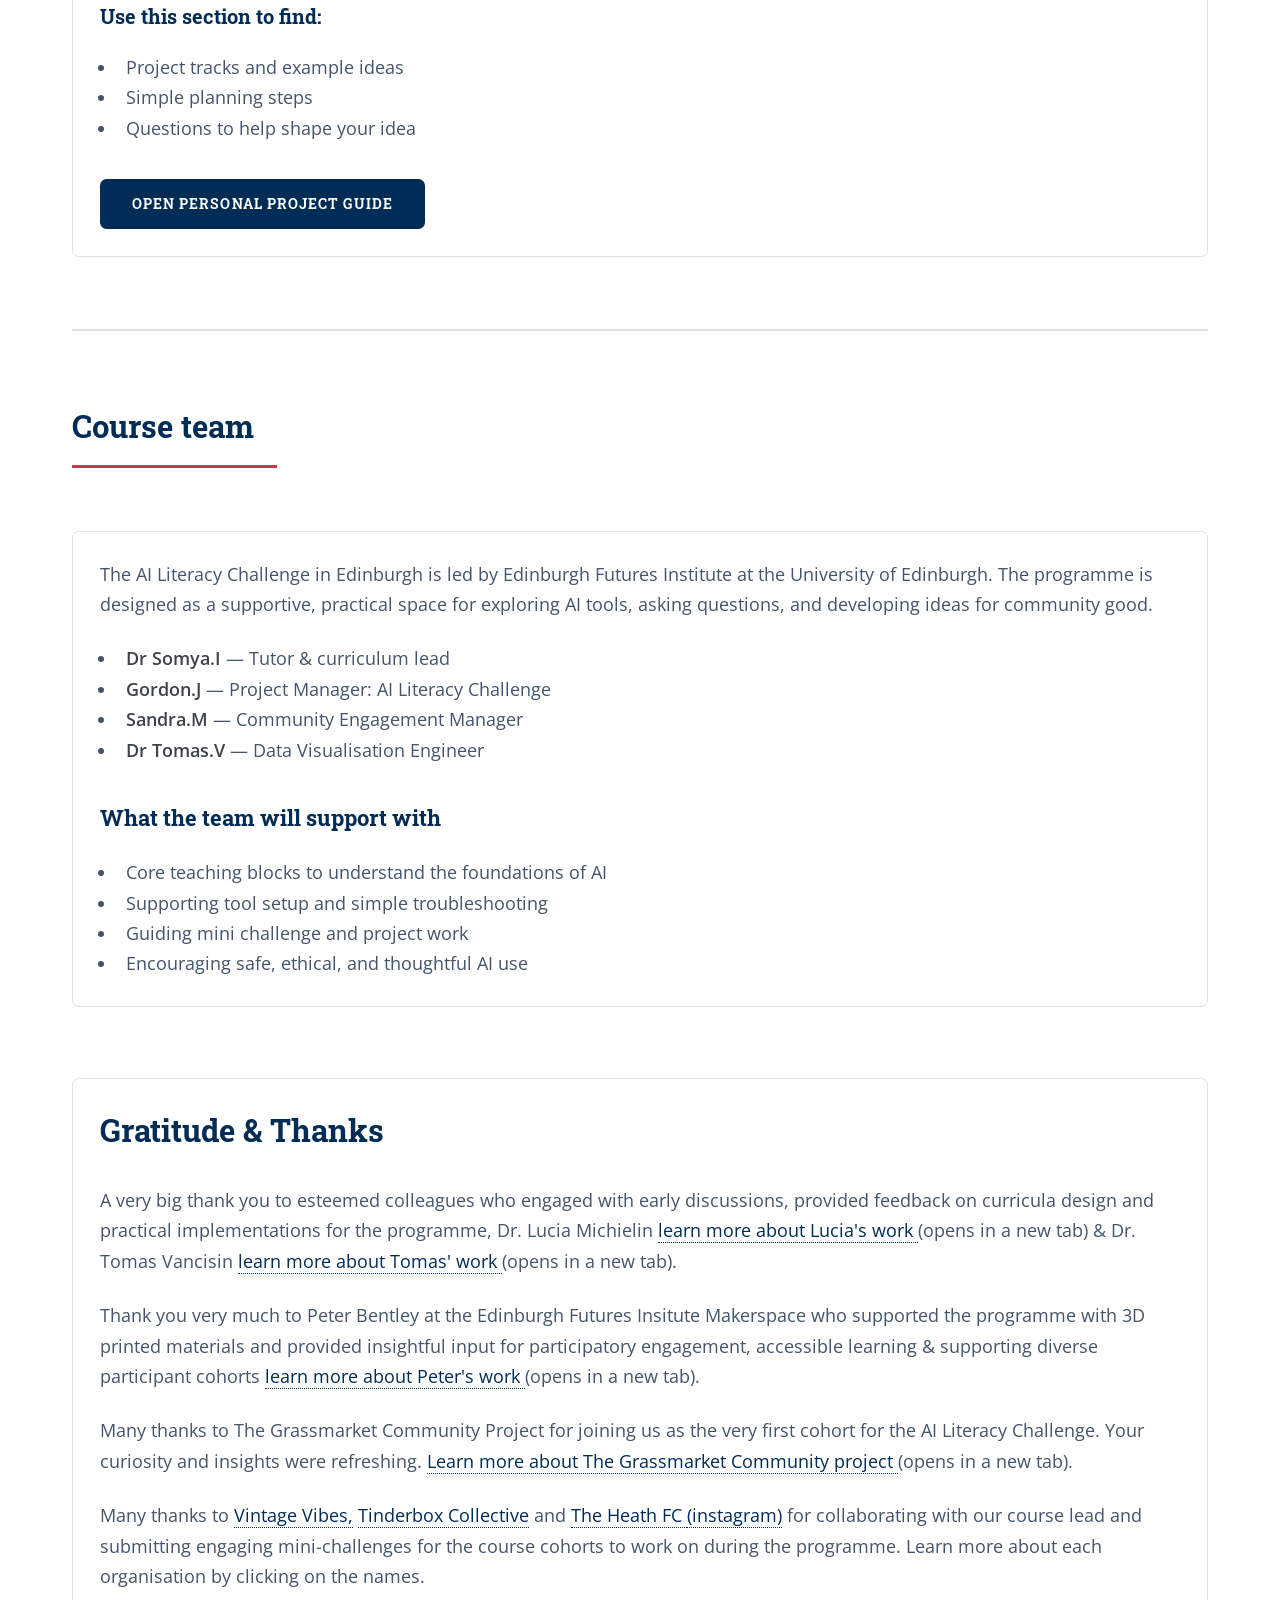
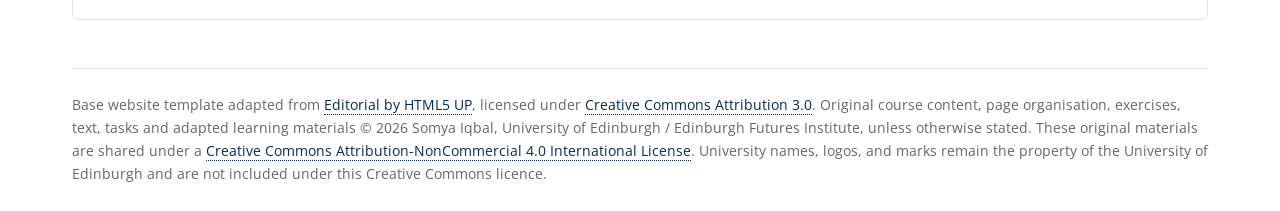
==== commit 13359979: "links, poll & recap for session 3 Adding further material (links), recap for session 3, an interacti" ====
--- a/index.html
+++ b/index.html
@@ -24,7 +24,7 @@
             <img src="images/efi-logo-linear-black.jpg" alt="Edinburgh Futures Institute logo" />
           </a>
         </header>
-        <!-- START: Homepage welcome banner -->
+        <!--Homepage welcome banner -->
         <section id="banner">
           <div class="content">
             <header>
@@ -53,7 +53,7 @@
             </video>
           </span>
         </section>
-        <!-- END: Homepage welcome banner -->
+        <!-- Homepage welcome banner done -->
 
         <!-- Section -->
         <section>
@@ -123,7 +123,7 @@
           </div>
         </section>
 
-        <!--A button for course materials drive-->
+        
         <!-- Course materials section -->
         <section id="course-materials">
           <header class="major">
@@ -208,6 +208,36 @@
               <li>Guiding mini challenge and project work</li>
               <li>Encouraging safe, ethical, and thoughtful AI use</li>
             </ul>
+          </div>
+        </section>
+        <!--Course team section -->
+
+        <div class="box">
+           <h2>Gratitude & Thanks</h2>
+            <p>
+            A very big thank you to esteemed colleagues who engaged with early discussions, provided feedback on curricula design and practical implementations for the programme, Dr. Lucia Michielin <a href="https://efi.ed.ac.uk/people/lucia-michielin/" target="_blank" rel="noopener noreferrer">
+							learn more about Lucia's work
+            </a>
+							<span class="new-tab-text">(opens in a new tab)</span>
+            & Dr. Tomas Vancisin <a href="https://tomasvancisin.co.uk/" target="_blank" rel="noopener noreferrer">
+							learn more about Tomas' work
+            </a>
+							<span class="new-tab-text">(opens in a new tab).</span>
+            
+            <p>Thank you very much to Peter Bentley at the Edinburgh Futures Insitute Makerspace who
+            supported the programme with 3D printed materials and provided insightful input for participatory engagement, accessible learning & supporting diverse participant cohorts <a href="https://efi.ed.ac.uk/people/peter-bentley/" target="_blank" rel="noopener noreferrer">
+							learn more about Peter's work
+            </a>
+							<span class="new-tab-text">(opens in a new tab).</span>
+            </p>
+
+            <p> Many thanks to The Grassmarket Community Project for joining us as the very first cohort for the AI Literacy Challenge. Your curiosity and insights were refreshing.
+            <a href="https://grassmarket.org/" target="_blank" rel="noopener noreferrer">
+							Learn more about The Grassmarket Community project
+            </a>
+							<span class="new-tab-text">(opens in a new tab).</span>
+
+            <p> Many thanks to <a href="https://vintagevibes.org.uk/" target="_blank" rel="noopener noreferrer"> Vintage Vibes,</a> <a href="https://tinderboxcollective.org/" target="_blank" rel="noopener noreferrer"> Tinderbox Collective</a> and <a href= "https://www.englandfootball.com/articles/2026/Apr/24/Amy-Dowden-MBE-Just-Play" target="_blank" rel="noopener noreferrer"> The Heath FC </a><a href= "https://www.instagram.com/ldn.heath/">(instagram)</a> for collaborating with our course lead and submitting engaging mini-challenges for the course cohorts to work on during the programme. Learn more about each organisation by clicking on the names.</p>
           </div>
         </section>
         <!--Course team section -->
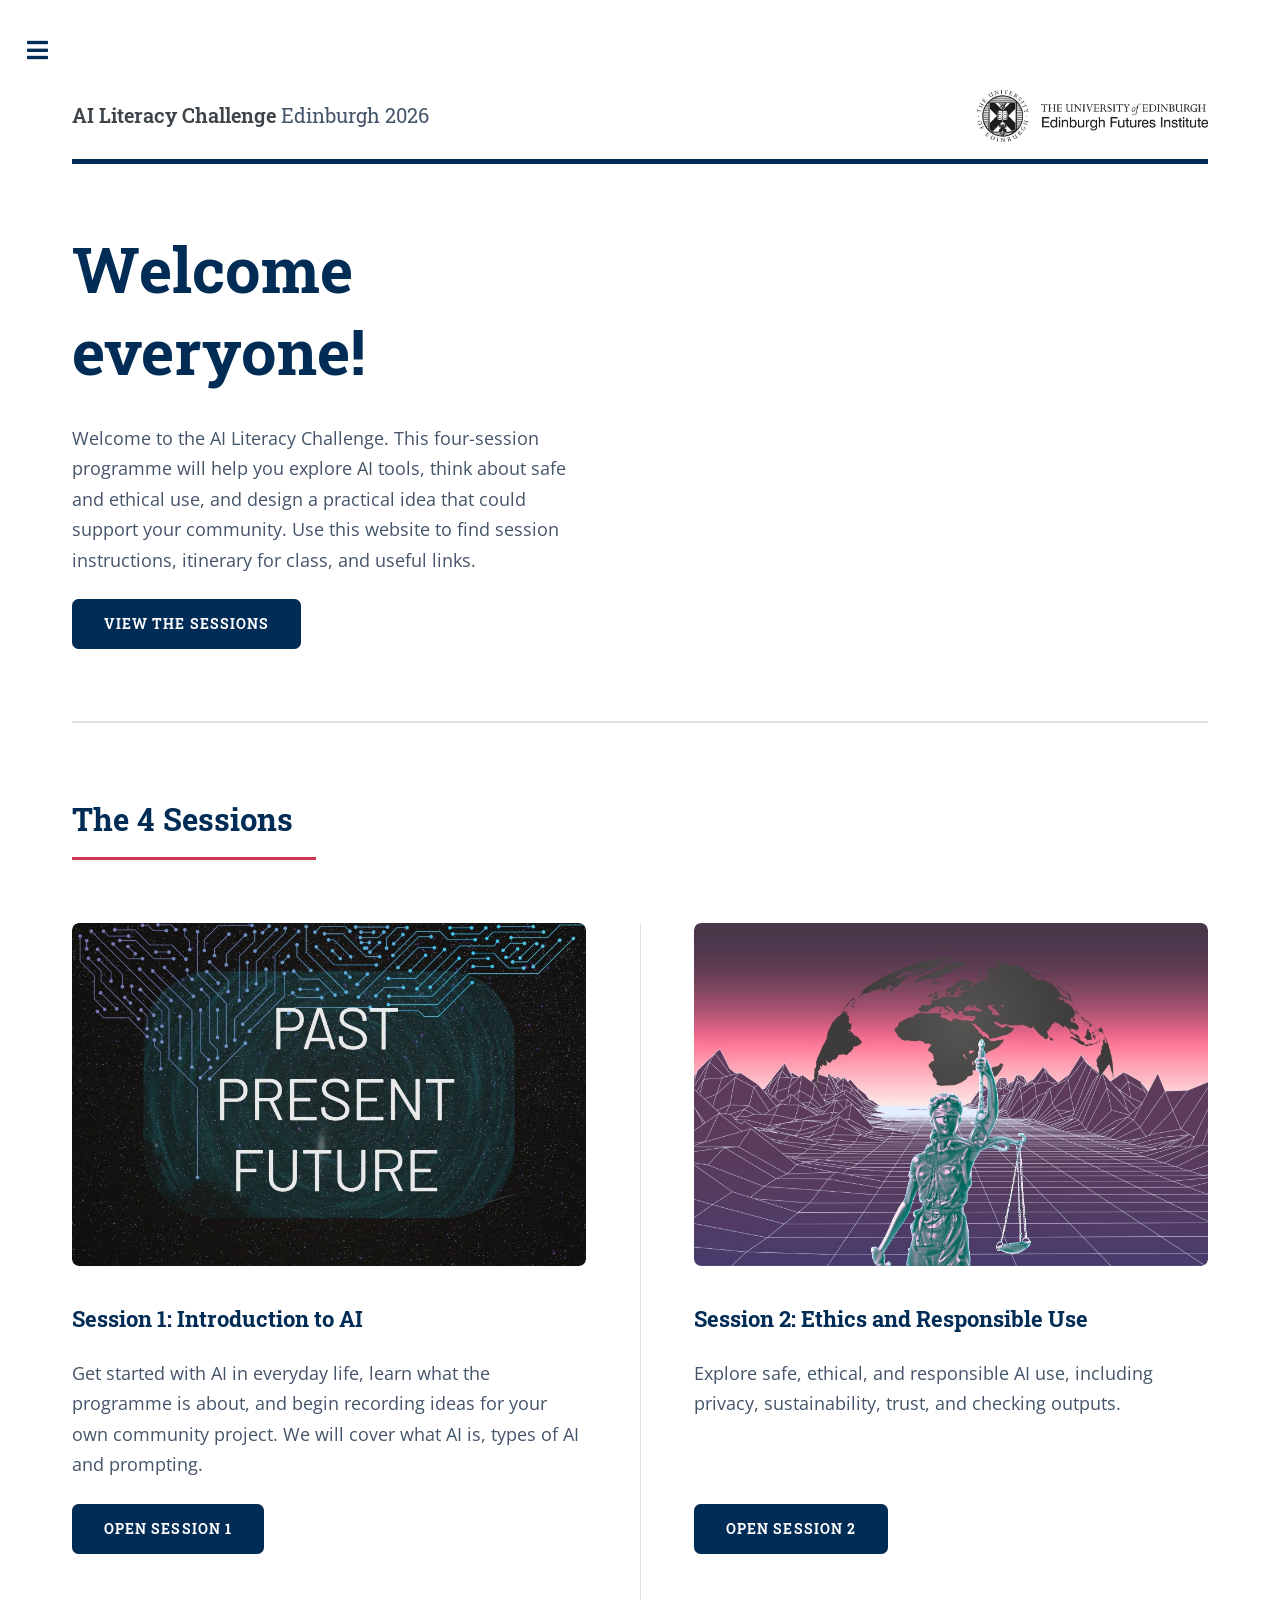
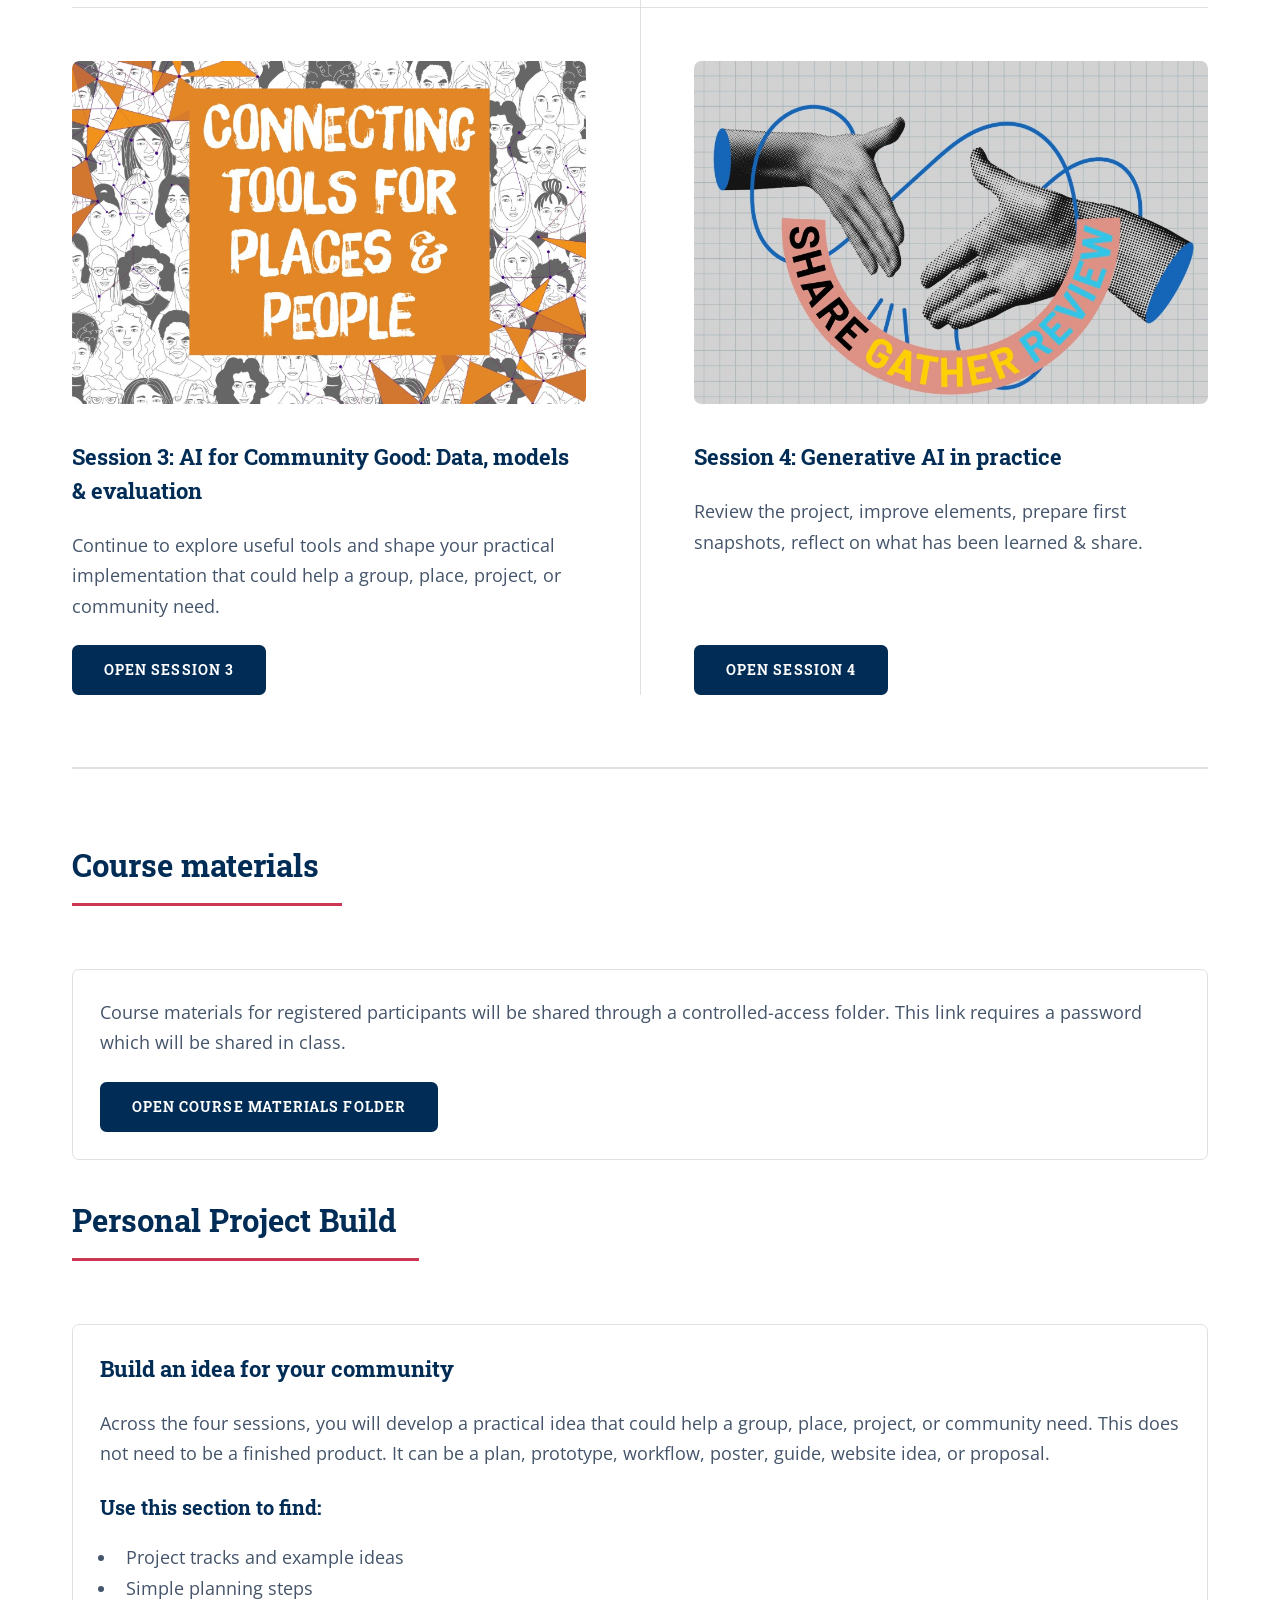
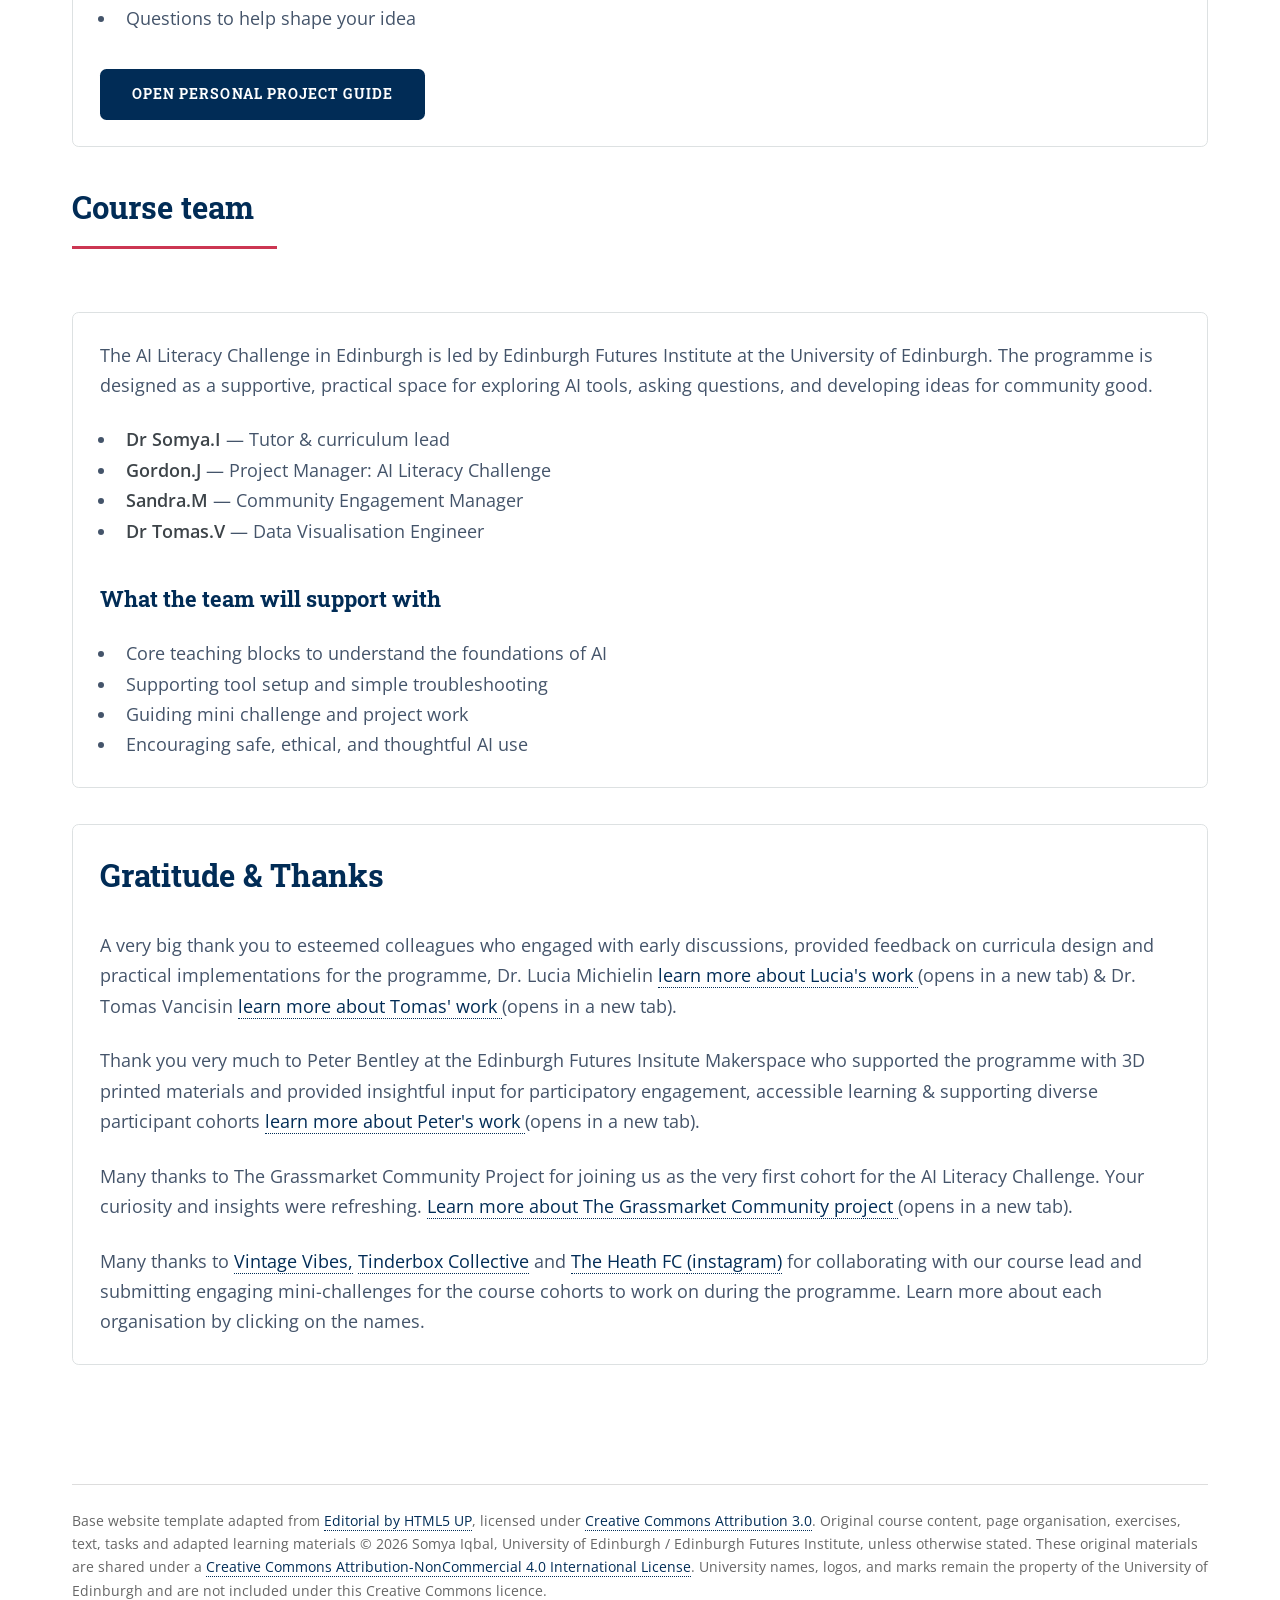
==== commit 8c74ebf4: "small edits Editing text for clarity, testing page layout structures." ====
--- a/index.html
+++ b/index.html
@@ -145,7 +145,6 @@
               </li>
             </ul>
           </div>
-        </section>
         <!-- Course materials section -->
 
         <!--Personal project build section -->
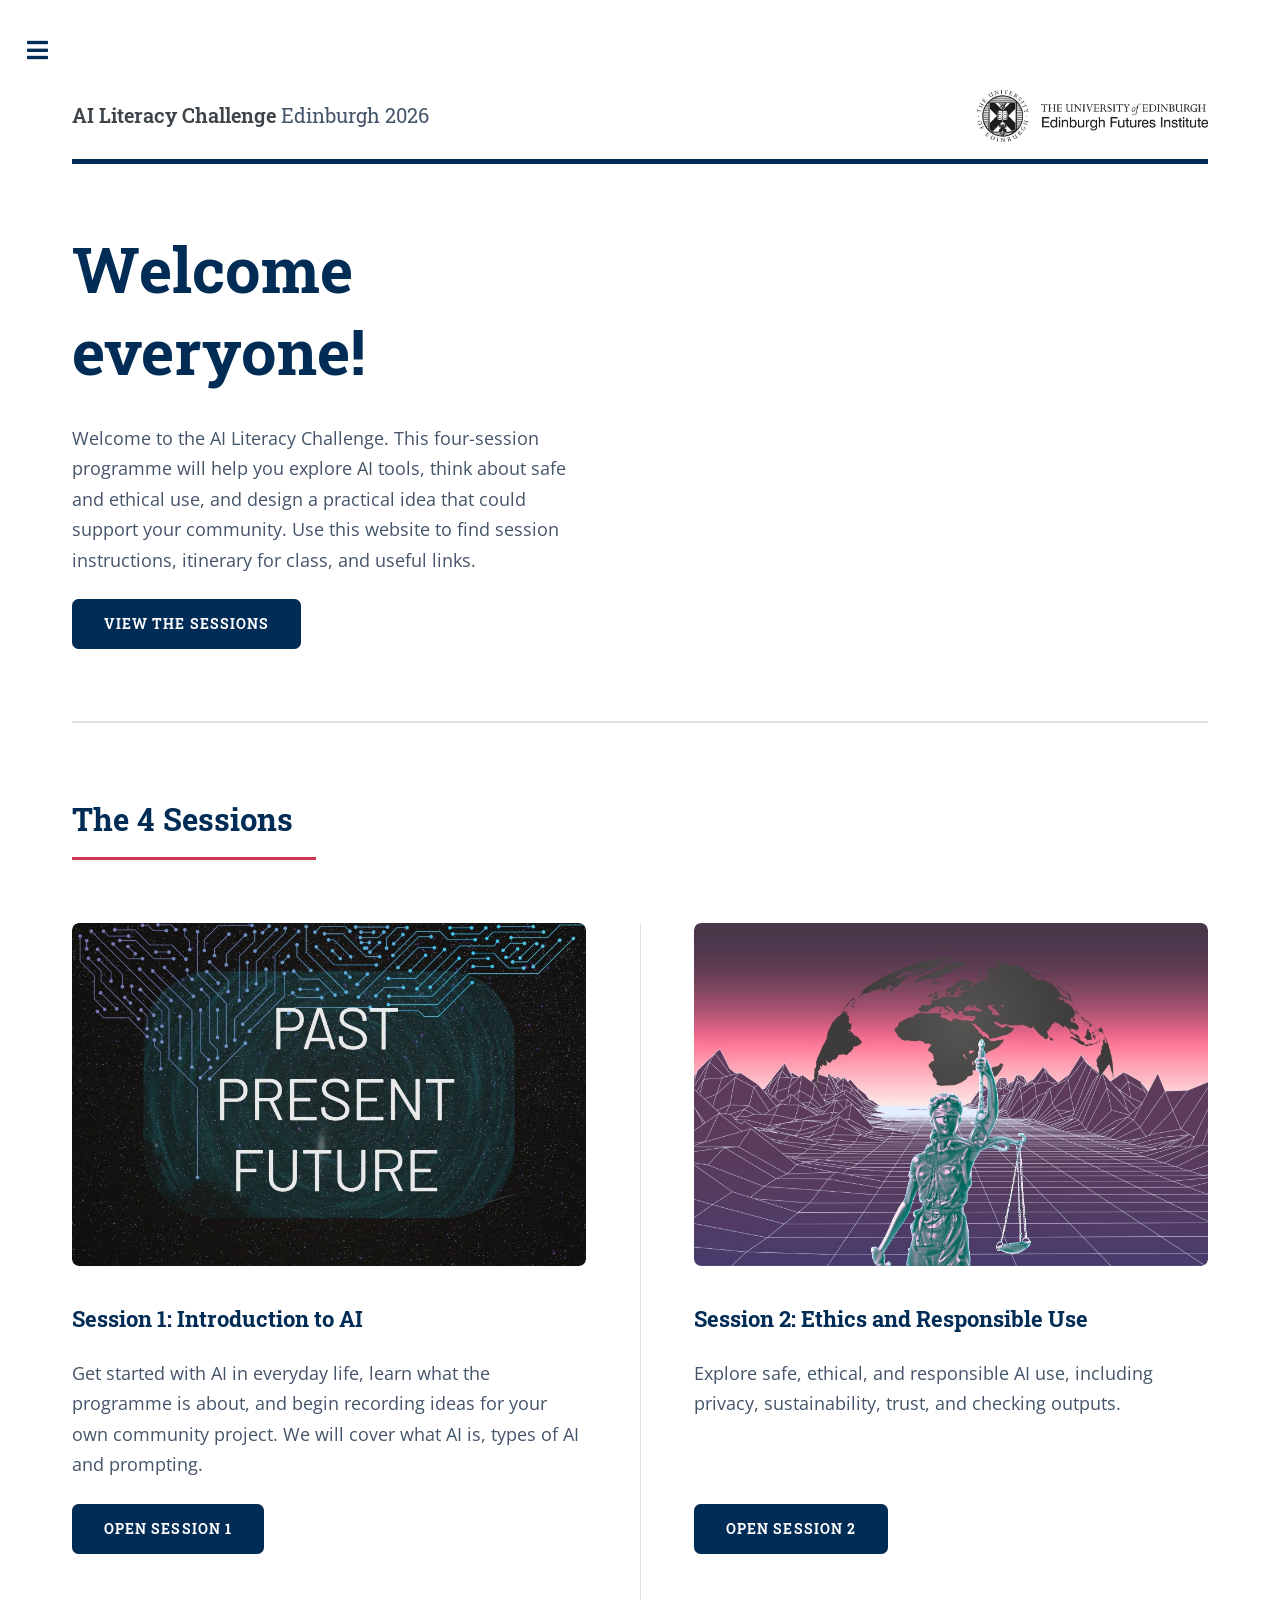
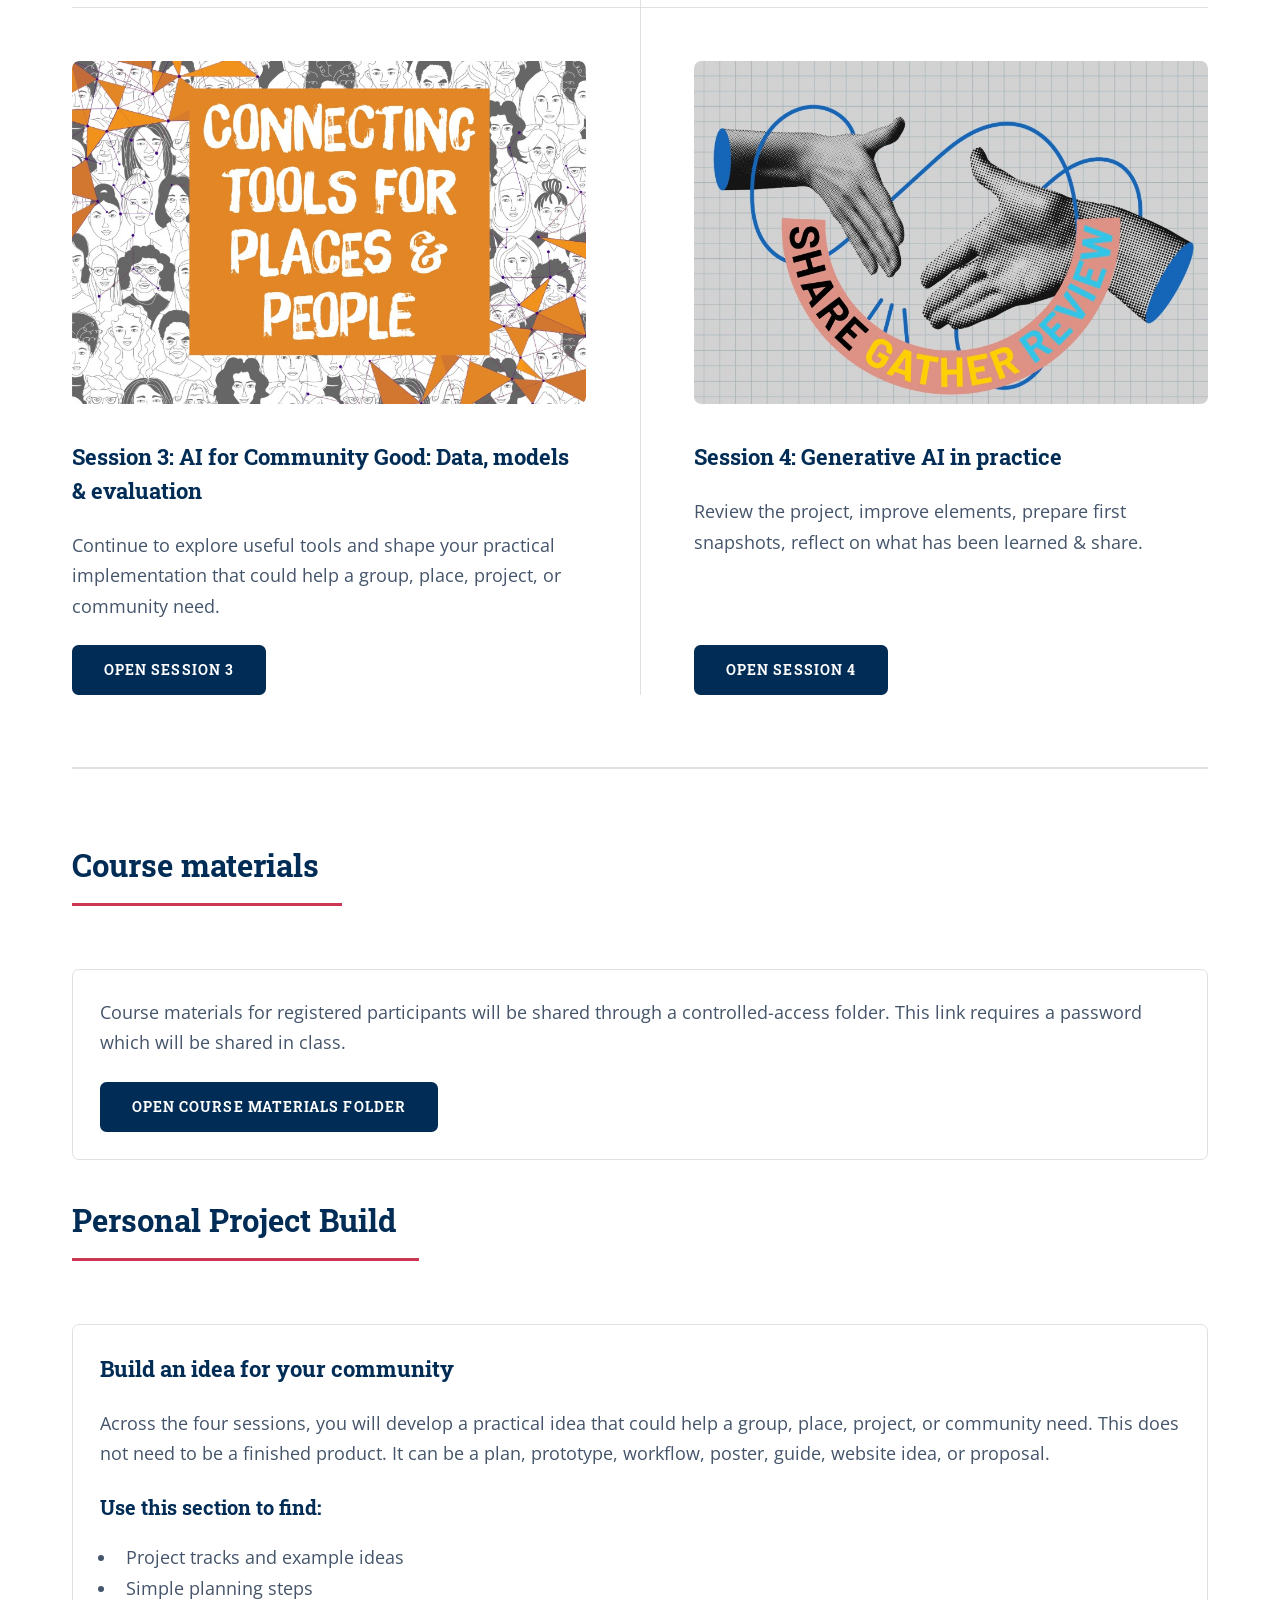
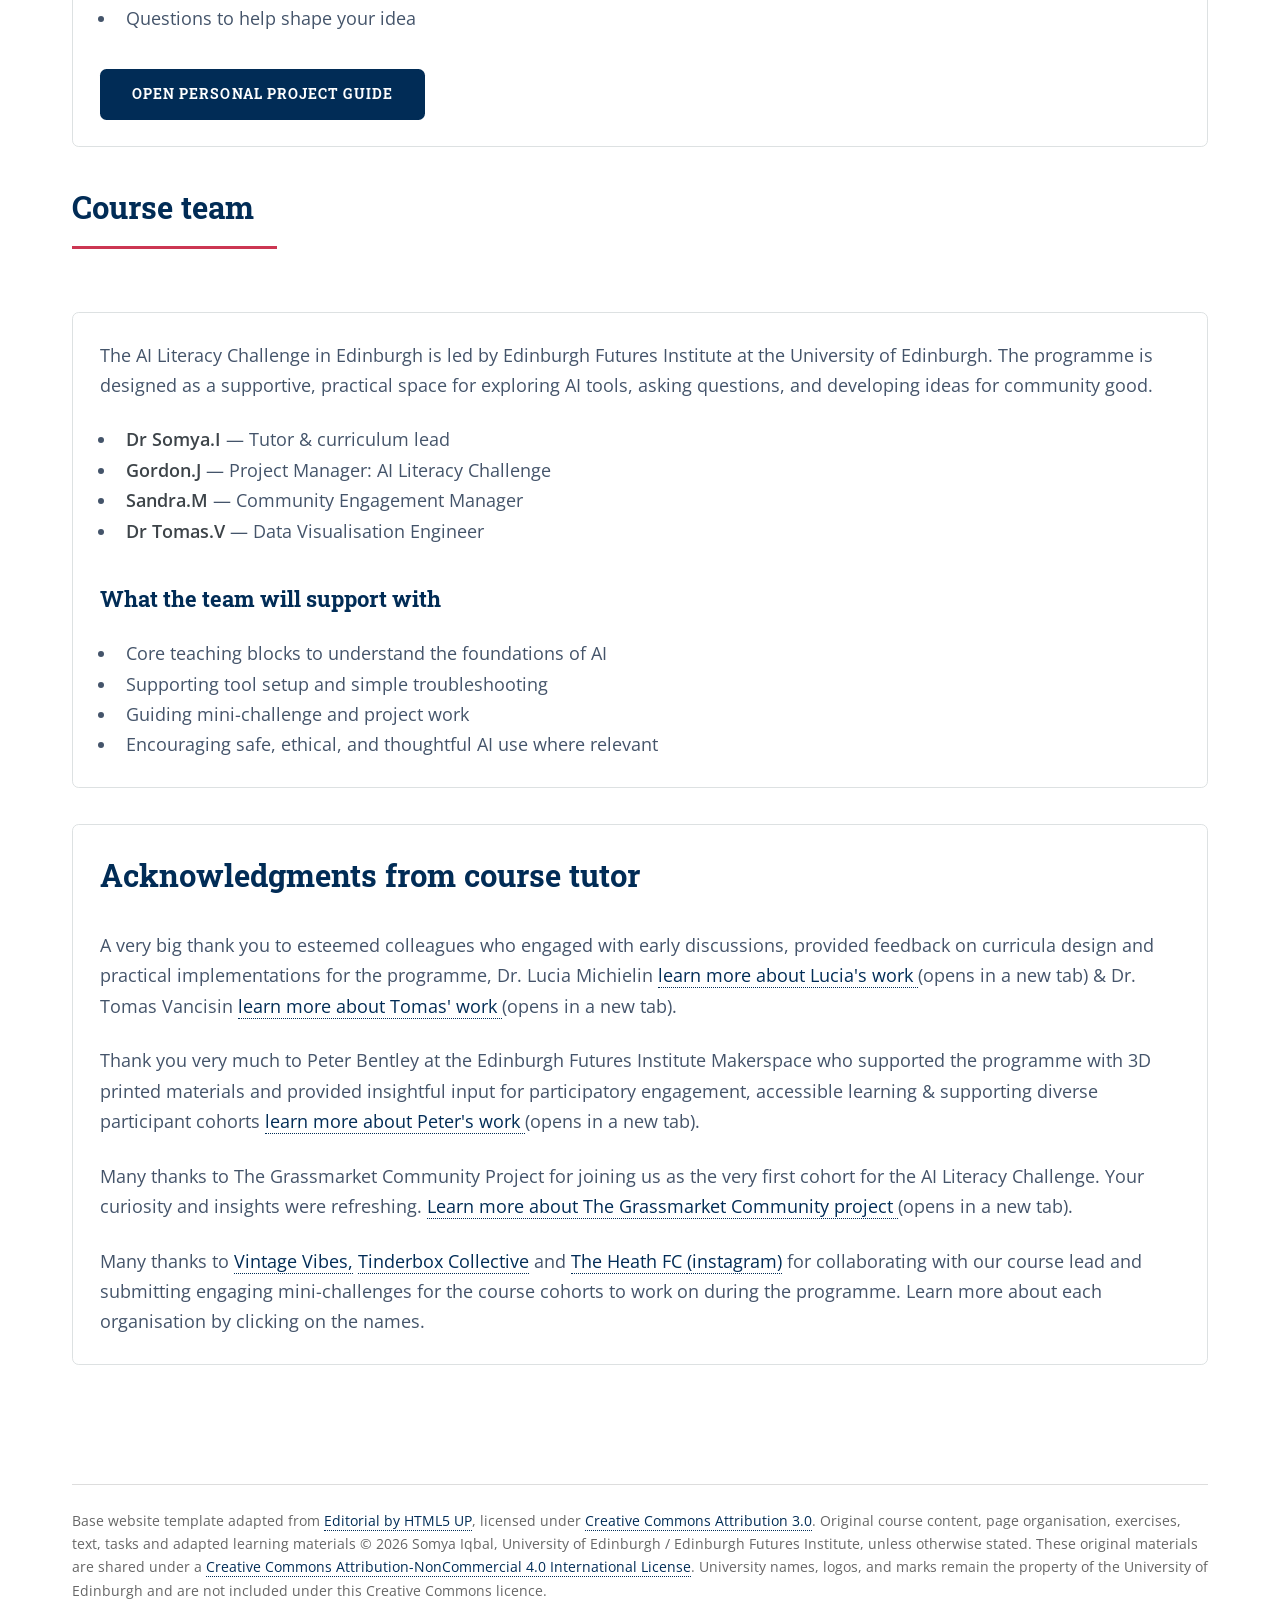
==== commit 46d3f17e: "added new links to resources/home page text edits refactored whole resource page to include extra li" ====
--- a/index.html
+++ b/index.html
@@ -204,15 +204,15 @@
             <ul>
               <li>Core teaching blocks to understand the foundations of AI</li>
               <li>Supporting tool setup and simple troubleshooting</li>
-              <li>Guiding mini challenge and project work</li>
-              <li>Encouraging safe, ethical, and thoughtful AI use</li>
+              <li>Guiding mini-challenge and project work</li>
+              <li>Encouraging safe, ethical, and thoughtful AI use where relevant</li>
             </ul>
           </div>
         </section>
         <!--Course team section -->
 
         <div class="box">
-           <h2>Gratitude & Thanks</h2>
+           <h2>Acknowledgments from course tutor</h2>
             <p>
             A very big thank you to esteemed colleagues who engaged with early discussions, provided feedback on curricula design and practical implementations for the programme, Dr. Lucia Michielin <a href="https://efi.ed.ac.uk/people/lucia-michielin/" target="_blank" rel="noopener noreferrer">
 							learn more about Lucia's work
@@ -223,7 +223,7 @@
             </a>
 							<span class="new-tab-text">(opens in a new tab).</span>
             
-            <p>Thank you very much to Peter Bentley at the Edinburgh Futures Insitute Makerspace who
+            <p>Thank you very much to Peter Bentley at the Edinburgh Futures Institute Makerspace who
             supported the programme with 3D printed materials and provided insightful input for participatory engagement, accessible learning & supporting diverse participant cohorts <a href="https://efi.ed.ac.uk/people/peter-bentley/" target="_blank" rel="noopener noreferrer">
 							learn more about Peter's work
             </a>
--- a/assets/css/main.css
+++ b/assets/css/main.css
@@ -2956,7 +2956,7 @@
 
 
 /*
-   These declarations override the HTML5 UP template's
+   These  override the HTML5 UP template's
    fixed-height, single-line button presentation.
 */
 
@@ -3045,8 +3045,8 @@
 /* ---------------------------------------------------------
    Correct and incorrect answer states
 
-   These selectors are deliberately more specific than the
-   neutral answer rule above, so the state colours remain
+   These  are more specific than the
+   neutral answer rule above, so the state colours is
    visible after JavaScript disables the buttons.
    --------------------------------------------------------- */
 
@@ -3576,4 +3576,34 @@
 	.evidence-sort button.evidence-reset {
 		transition: none !important;
 	}
+}
+
+/* Compact metadata shown beneath secondary resource titles */
+
+.compact-resource-meta-line {
+	display: flex;
+	flex-wrap: wrap;
+	gap: 0.2rem 1rem;
+
+	max-width: 100%;
+	margin: 0.25rem 0 0.75rem 0;
+
+	font-size: 0.92em;
+	line-height: 1.4;
+}
+
+.compact-resource-meta-line span {
+	min-width: 0;
+	overflow-wrap: break-word;
+}
+
+@media screen and (max-width: 480px) {
+	.compact-resource-meta-line {
+		display: block;
+	}
+
+	.compact-resource-meta-line span {
+		display: block;
+		margin-bottom: 0.2rem;
+	}
 }
